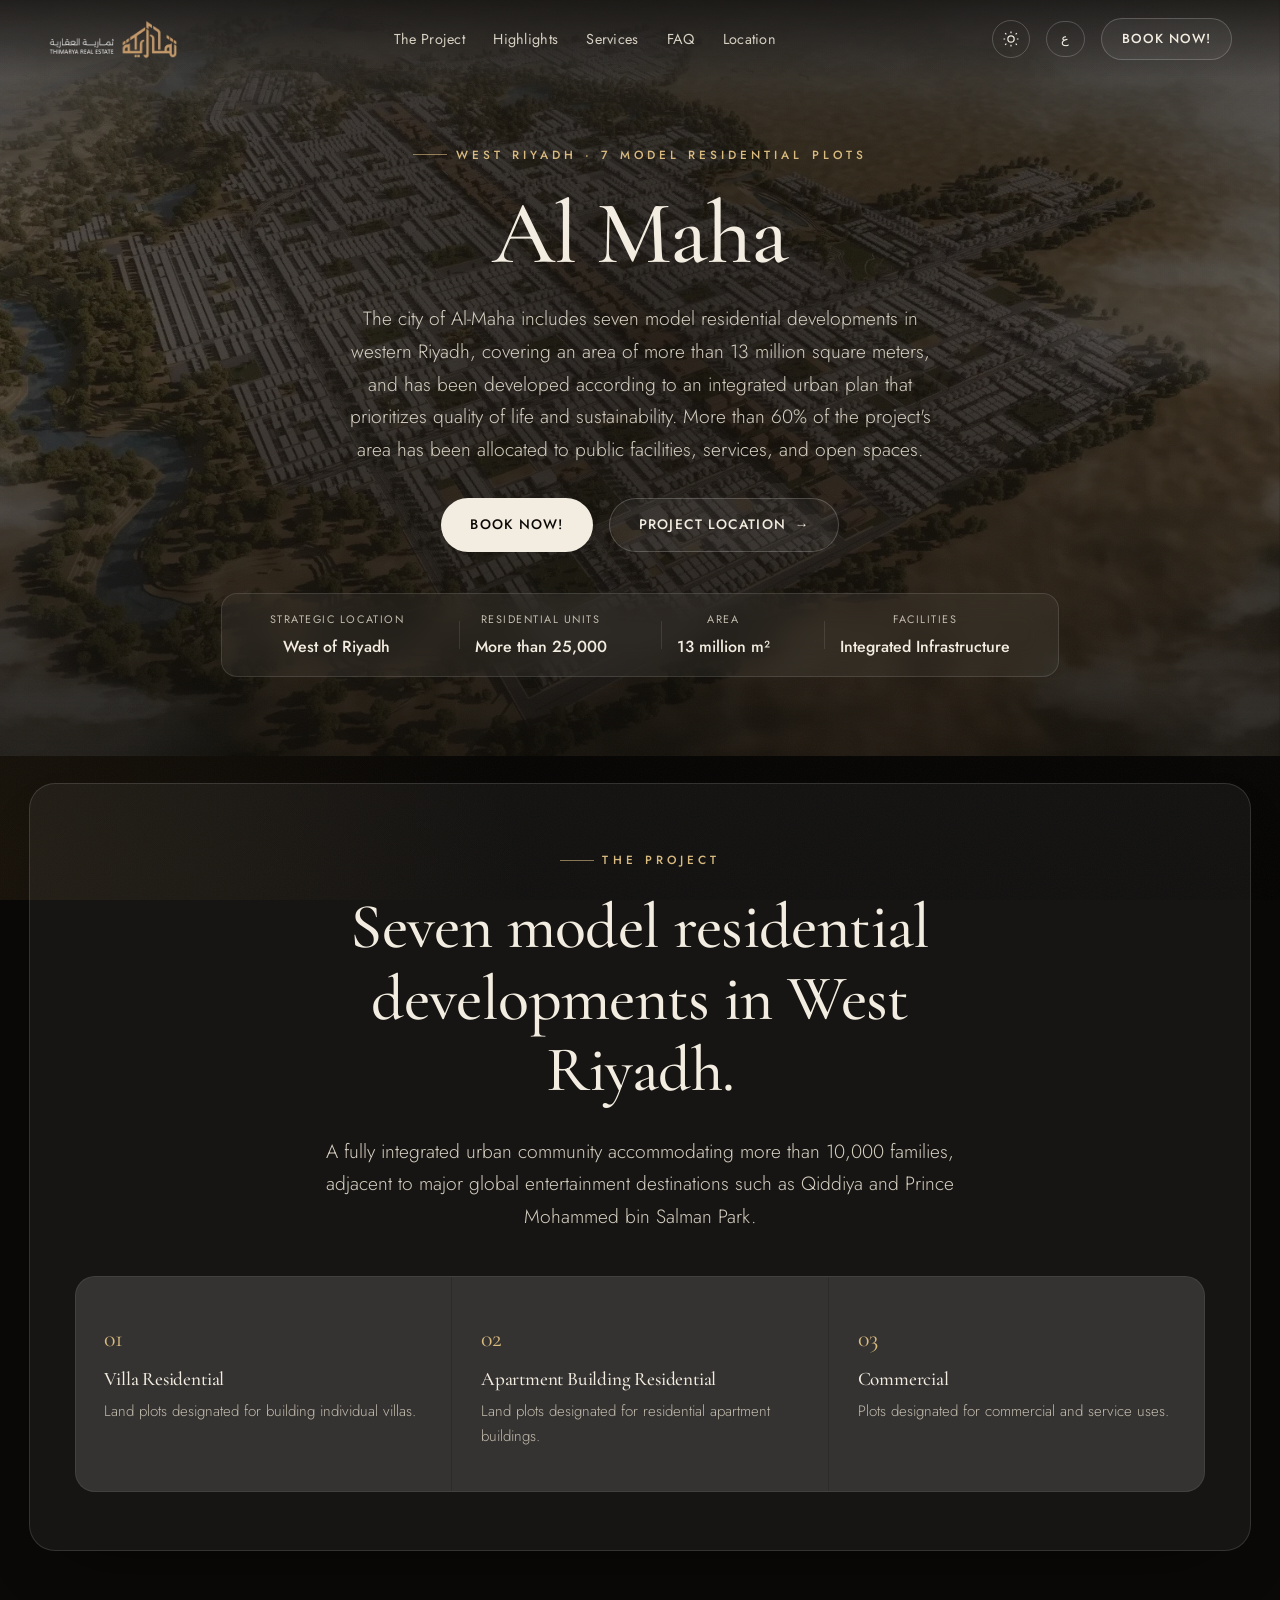
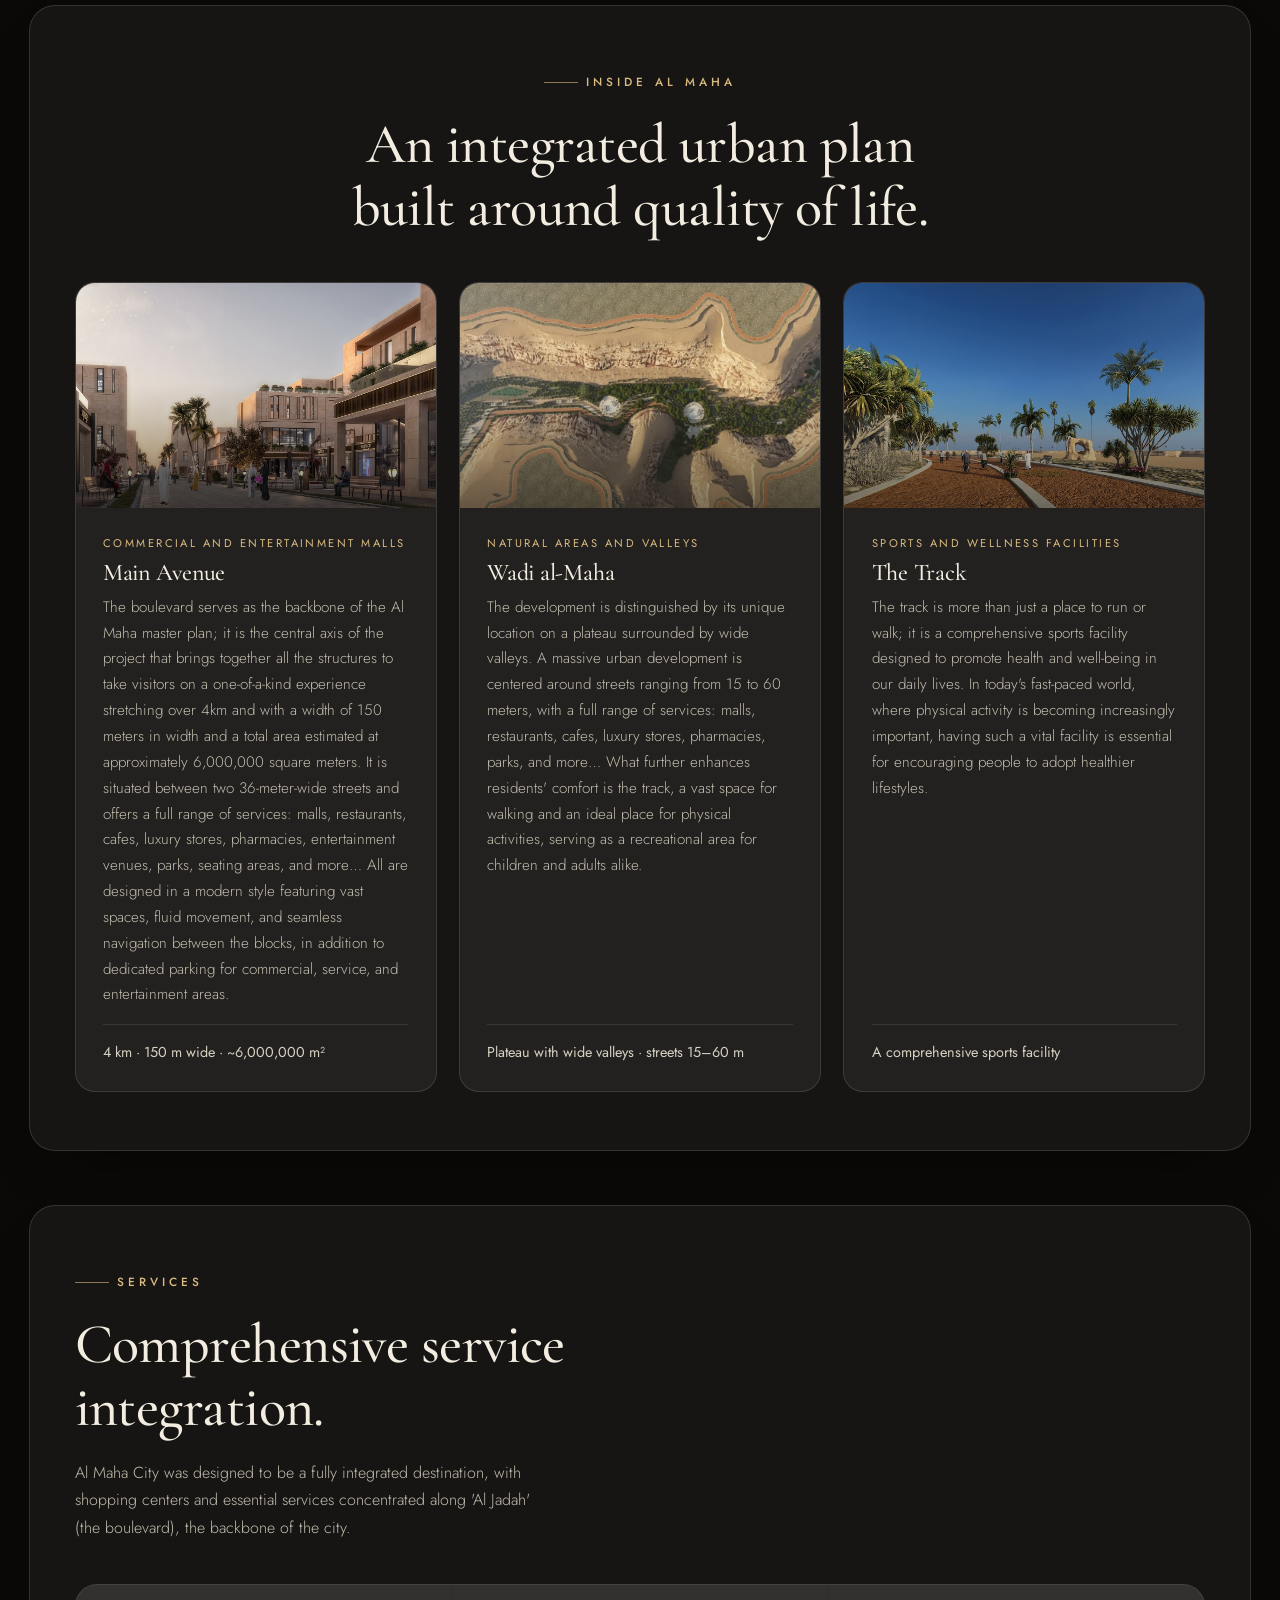
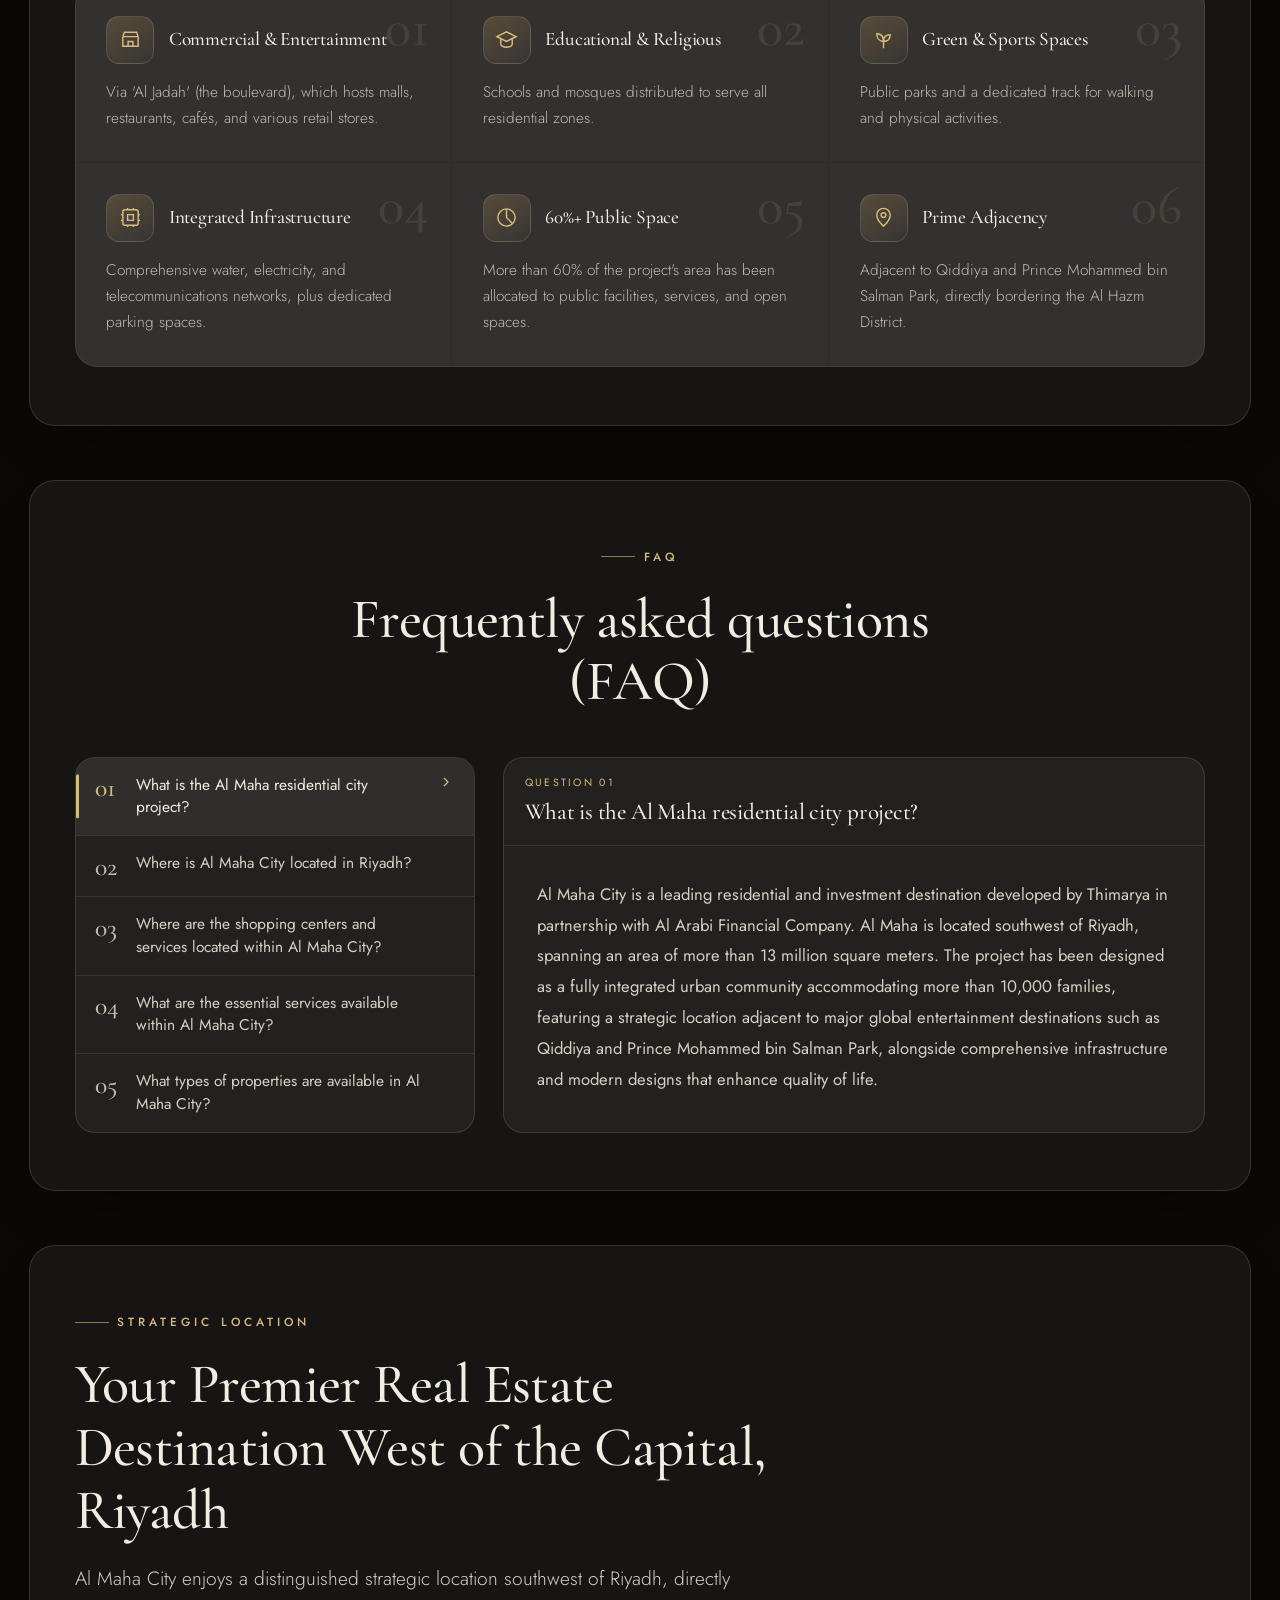
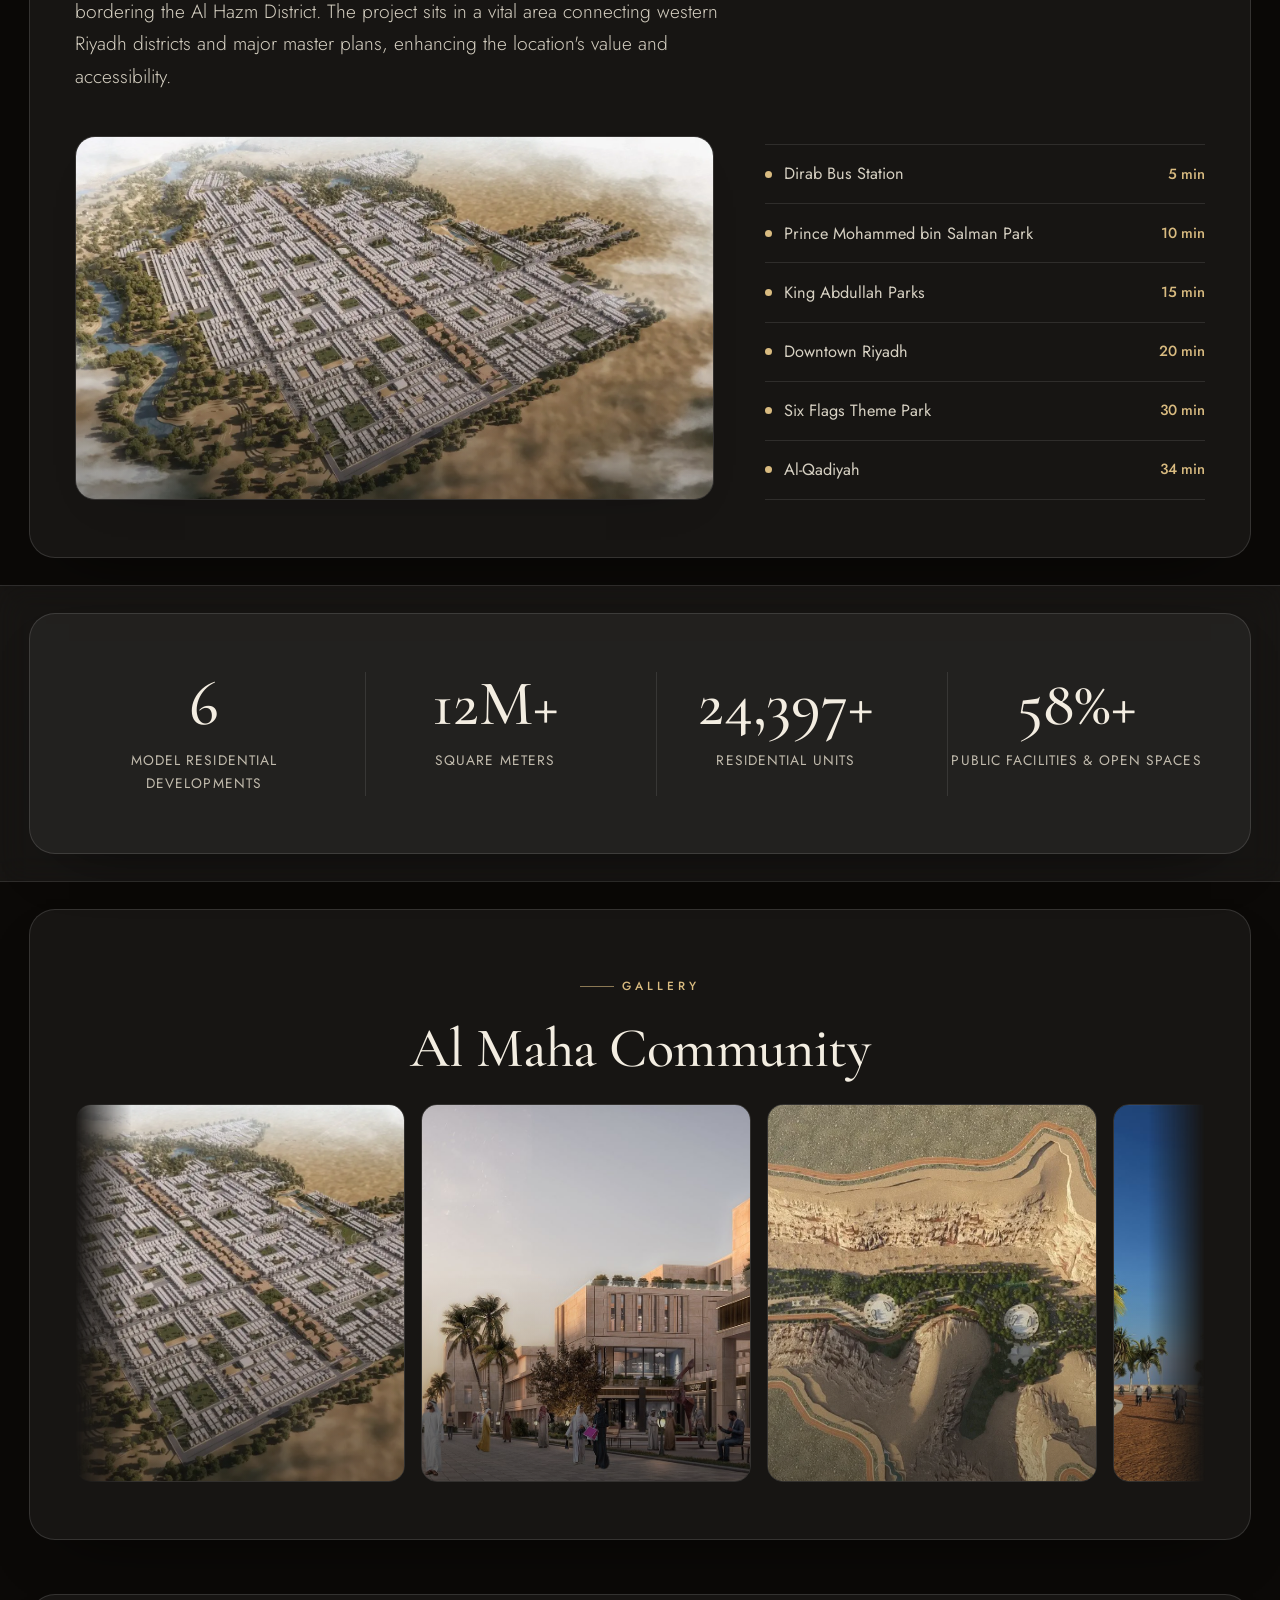
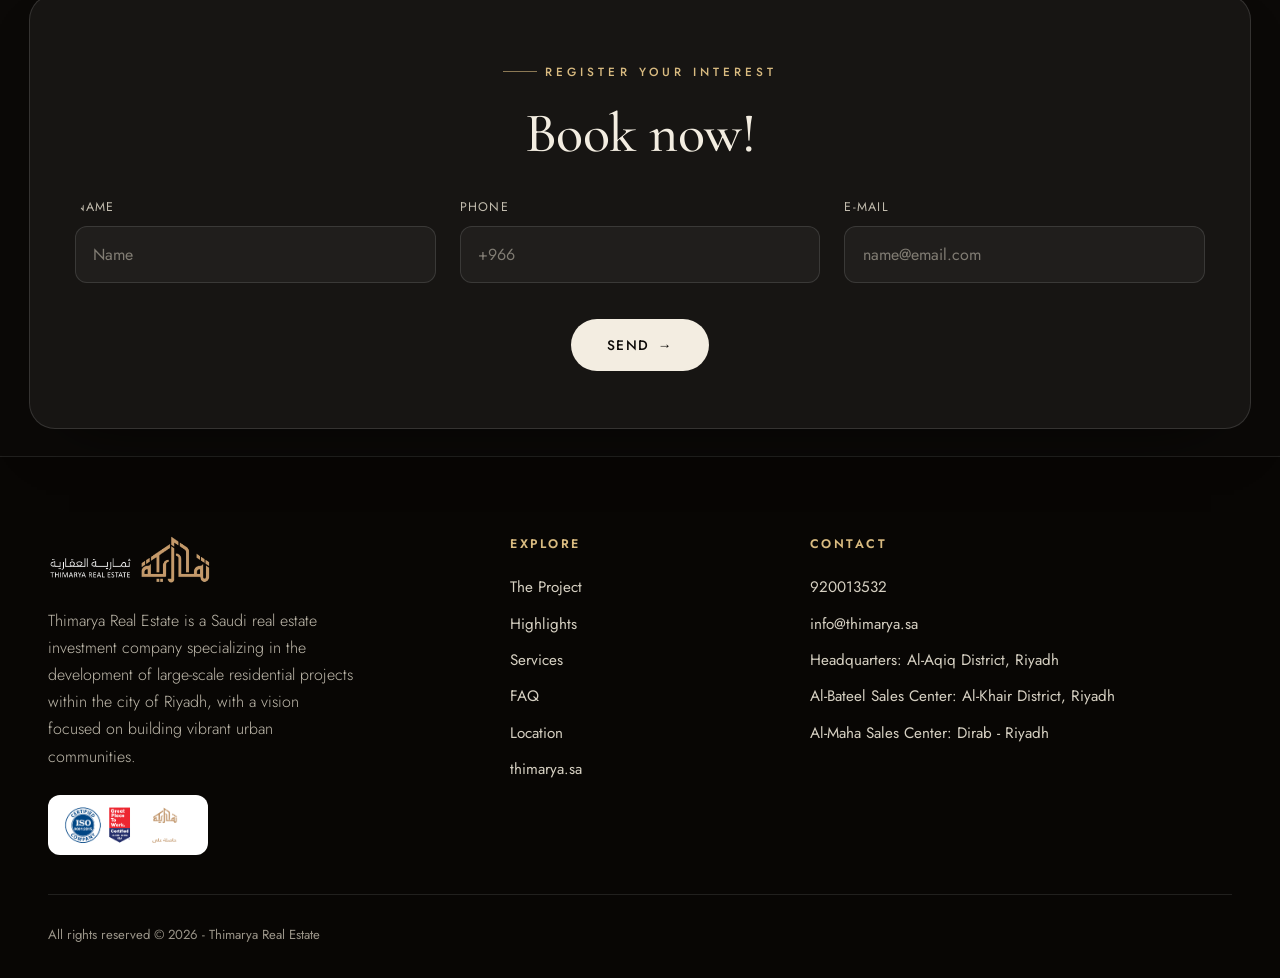
==== index.html @ 6ae1e1d5 "Add Thimarya Al Maha landing page Redesign using the Jadeite v2 design system with existing Thimarya" ====
<!DOCTYPE html>
<html lang="en" dir="ltr" data-theme="dark">
<head>
<meta charset="UTF-8" />
<meta name="viewport" content="width=device-width, initial-scale=1.0" />
<title>Al Maha Community · West Riyadh | Thimarya</title>
<meta name="description" content="Al Maha Community — seven model residential developments in western Riyadh across 13 million m². Developed by Thimarya Real Estate." />
<link rel="icon" href="assets/al-maha.webp" />
<link rel="preconnect" href="https://fonts.googleapis.com" />
<link rel="preconnect" href="https://fonts.gstatic.com" crossorigin />
<link href="https://fonts.googleapis.com/css2?family=Cormorant+Garamond:ital,wght@0,400;0,500;0,600;1,400&family=Jost:wght@300;400;500;600&family=El+Messiri:wght@400;500;600;700&family=Tajawal:wght@300;400;500;700&display=swap" rel="stylesheet" />
<link rel="stylesheet" href="style.css" />
</head>
<body class="lang-en lock">

<!-- ============ LOADER ============ -->
<div id="loader">
  <div class="loader-inner">
    <img src="assets/logo-1.webp" alt="Thimarya" />
    <div class="loader-bar"><i></i></div>
    <div class="loader-tag" data-ar="مجتمع المها" data-en="Al Maha Community">Al Maha Community</div>
  </div>
</div>

<!-- ============ HEADER ============ -->
<header id="header">
  <div class="wrap nav">
    <a href="#top" class="nav-logo"><img src="assets/logo-1.webp" alt="Thimarya" /></a>
    <nav>
      <ul class="nav-links">
        <li><a href="#concept" data-ar="المشروع" data-en="The Project">The Project</a></li>
        <li><a href="#offerings" data-ar="أبرز المعالم" data-en="Highlights">Highlights</a></li>
        <li><a href="#features" data-ar="الخدمات" data-en="Services">Services</a></li>
        <li><a href="#faq" data-ar="الأسئلة الشائعة" data-en="FAQ">FAQ</a></li>
        <li><a href="#location" data-ar="الموقع" data-en="Location">Location</a></li>
      </ul>
    </nav>
    <div class="nav-right">
      <button class="lang-toggle theme-toggle" id="themeBtn" aria-label="Toggle light/dark theme">
        <svg class="ic-sun" viewBox="0 0 24 24" fill="none" stroke="currentColor" stroke-width="1.6"><circle cx="12" cy="12" r="4.2"/><path d="M12 2v2.2M12 19.8V22M4.2 4.2l1.6 1.6M18.2 18.2l1.6 1.6M2 12h2.2M19.8 12H22M4.2 19.8l1.6-1.6M18.2 5.8l1.6-1.6"/></svg>
        <svg class="ic-moon" viewBox="0 0 24 24" fill="none" stroke="currentColor" stroke-width="1.6"><path d="M20 14.5A8 8 0 1 1 9.5 4a6.3 6.3 0 0 0 10.5 10.5z"/></svg>
      </button>
      <button class="lang-toggle" id="langBtn" aria-label="Switch language"><span data-ar="EN" data-en="ع">ع</span></button>
      <a href="#contact" data-open-modal class="btn btn-ghost nav-cta" data-ar="احجز الآن!" data-en="Book now!">Book now!</a>
      <button class="burger" id="burger" aria-label="Menu"><span></span><span></span><span></span></button>
    </div>
  </div>
</header>

<div class="m-menu" id="mMenu">
  <a href="#concept" data-ar="المشروع" data-en="The Project">The Project</a>
  <a href="#offerings" data-ar="أبرز المعالم" data-en="Highlights">Highlights</a>
  <a href="#features" data-ar="الخدمات" data-en="Services">Services</a>
  <a href="#faq" data-ar="الأسئلة الشائعة" data-en="FAQ">FAQ</a>
  <a href="#location" data-ar="الموقع" data-en="Location">Location</a>
  <a href="#contact" data-open-modal class="btn btn-primary" data-ar="احجز الآن!" data-en="Book now!">Book now!</a>
</div>

<main id="top">

<!-- ============ HERO ============ -->
<section class="hero" id="hero">
  <div class="hero-bg"><img src="assets/almaha.webp" alt="Al Maha master plan aerial view" /></div>
  <div class="wrap hero-inner">
    <span class="eyebrow" data-ar="غرب الرياض · سبعة مجتمعات سكنية نموذجية" data-en="West Riyadh · 7 Model Residential Plots">West Riyadh · 7 Model Residential Plots</span>
    <h1 class="display" data-ar="مجتمع المها" data-en="Al Maha">Al Maha</h1>
    <p class="lead" data-ar="تضم مدينة المها سبعة مجتمعات سكنية نموذجية في غرب الرياض، على مساحة تتجاوز 13 مليون م²، وقد طُوّرت وفق مخطط عمراني متكامل يضع جودة الحياة والاستدامة في المقدمة. وخُصّص أكثر من 60% من مساحة المشروع للمرافق العامة والخدمات والمساحات المفتوحة." data-en="The city of Al-Maha includes seven model residential developments in western Riyadh, covering an area of more than 13 million square meters, and has been developed according to an integrated urban plan that prioritizes quality of life and sustainability. More than 60% of the project's area has been allocated to public facilities, services, and open spaces.">The city of Al-Maha includes seven model residential developments in western Riyadh, covering an area of more than 13 million square meters, and has been developed according to an integrated urban plan that prioritizes quality of life and sustainability. More than 60% of the project's area has been allocated to public facilities, services, and open spaces.</p>
    <div class="hero-ctas">
      <a href="#contact" data-open-modal class="btn btn-primary" data-ar="احجز الآن!" data-en="Book now!">Book now!</a>
      <a href="#location" class="btn btn-ghost"><span data-ar="موقع المشروع" data-en="Project Location">Project Location</span> <span class="arr">→</span></a>
    </div>
    <div class="hero-specbar reveal">
      <div class="hsb"><span class="hsb-k" data-ar="الموقع الاستراتيجي" data-en="Strategic Location">Strategic Location</span><span class="hsb-v" data-ar="غرب الرياض" data-en="West of Riyadh">West of Riyadh</span></div>
      <div class="hsb"><span class="hsb-k" data-ar="الوحدات السكنية" data-en="Residential Units">Residential Units</span><span class="hsb-v" data-ar="أكثر من 25,000" data-en="More than 25,000">More than 25,000</span></div>
      <div class="hsb"><span class="hsb-k" data-ar="المساحة" data-en="Area">Area</span><span class="hsb-v" data-ar="13 مليون م²" data-en="13 million m²">13 million m²</span></div>
      <div class="hsb"><span class="hsb-k" data-ar="المرافق" data-en="Facilities">Facilities</span><span class="hsb-v" data-ar="بنية تحتية متكاملة" data-en="Integrated Infrastructure">Integrated Infrastructure</span></div>
    </div>
  </div>
</section>

<!-- ============ CONCEPT ============ -->
<section class="concept" id="concept">
  <div class="wrap">
    <div class="sec-head reveal">
      <span class="eyebrow" data-ar="المشروع" data-en="The Project">The Project</span>
      <h2 class="h2" data-ar="سبعة مجتمعات سكنية نموذجية في غرب الرياض." data-en="Seven model residential developments in West Riyadh.">Seven model residential developments in West Riyadh.</h2>
      <p class="lead" data-ar="مجتمع حضري متكامل يتّسع لأكثر من 10,000 أسرة، بجوار وجهات ترفيهية عالمية كبرى مثل القدية ومتنزه الأمير محمد بن سلمان." data-en="A fully integrated urban community accommodating more than 10,000 families, adjacent to major global entertainment destinations such as Qiddiya and Prince Mohammed bin Salman Park.">A fully integrated urban community accommodating more than 10,000 families, adjacent to major global entertainment destinations such as Qiddiya and Prince Mohammed bin Salman Park.</p>
    </div>
    <div class="concept-motif reveal">
      <div class="cm"><div class="n">01</div><h3 data-ar="سكني — فلل" data-en="Villa Residential">Villa Residential</h3><p data-ar="قطع أراضٍ مخصصة لبناء الفلل الفردية." data-en="Land plots designated for building individual villas.">Land plots designated for building individual villas.</p></div>
      <div class="cm"><div class="n">02</div><h3 data-ar="سكني — عمائر سكنية" data-en="Apartment Building Residential">Apartment Building Residential</h3><p data-ar="قطع أراضٍ مخصصة للعمائر السكنية." data-en="Land plots designated for residential apartment buildings.">Land plots designated for residential apartment buildings.</p></div>
      <div class="cm"><div class="n">03</div><h3 data-ar="تجاري" data-en="Commercial">Commercial</h3><p data-ar="قطع أراضٍ مخصصة للاستخدامات التجارية والخدمية." data-en="Plots designated for commercial and service uses.">Plots designated for commercial and service uses.</p></div>
    </div>
  </div>
</section>

<!-- ============ OFFERINGS ============ -->
<section id="offerings">
  <div class="wrap">
    <div class="sec-head reveal" style="text-align:center;margin-inline:auto">
      <span class="eyebrow" style="justify-content:center" data-ar="داخل المها" data-en="Inside Al Maha">Inside Al Maha</span>
      <h2 class="h2" style="margin:1.3rem auto;max-width:22ch" data-ar="مخطط عمراني متكامل يضع جودة الحياة أولًا." data-en="An integrated urban plan built around quality of life.">An integrated urban plan built around quality of life.</h2>
    </div>
    <div class="offer-grid">
      <article class="offer-card reveal">
        <div class="offer-img"><img src="assets/9-min-1.jpg" alt="Al Maha community — the boulevard" loading="lazy" decoding="async" /></div>
        <div class="offer-body">
          <span class="offer-kicker" data-ar="المراكز التجارية والترفيهية" data-en="Commercial and Entertainment Malls">Commercial and Entertainment Malls</span>
          <h3 data-ar="الجادة الرئيسية" data-en="Main Avenue">Main Avenue</h3>
          <p data-ar="تمثّل الجادة العمود الفقري لمخطط المها؛ فهي المحور المركزي الذي يجمع كل المباني ليأخذ الزائر في تجربة فريدة تمتد على 4 كم بعرض 150 متر وبمساحة إجمالية تقدّر بنحو 6,000,000 م²، بين شارعين بعرض 36 متر. وتوفّر كامل الخدمات: مراكز تسوق ومطاعم ومقاهي ومتاجر فاخرة وصيدليات ومرافق ترفيهية وحدائق ومناطق جلوس وغيرها… بتصميم عصري يتميّز بالمساحات الواسعة وسلاسة الحركة والانتقال بين البلوكات، إضافة إلى مواقف مخصصة للمناطق التجارية والخدمية والترفيهية." data-en="The boulevard serves as the backbone of the Al Maha master plan; it is the central axis of the project that brings together all the structures to take visitors on a one-of-a-kind experience stretching over 4km and with a width of 150 meters in width and a total area estimated at approximately 6,000,000 square meters. It is situated between two 36-meter-wide streets and offers a full range of services: malls, restaurants, cafes, luxury stores, pharmacies, entertainment venues, parks, seating areas, and more… All are designed in a modern style featuring vast spaces, fluid movement, and seamless navigation between the blocks, in addition to dedicated parking for commercial, service, and entertainment areas.">The boulevard serves as the backbone of the Al Maha master plan; it is the central axis of the project that brings together all the structures to take visitors on a one-of-a-kind experience stretching over 4km and with a width of 150 meters in width and a total area estimated at approximately 6,000,000 square meters. It is situated between two 36-meter-wide streets and offers a full range of services: malls, restaurants, cafes, luxury stores, pharmacies, entertainment venues, parks, seating areas, and more… All are designed in a modern style featuring vast spaces, fluid movement, and seamless navigation between the blocks, in addition to dedicated parking for commercial, service, and entertainment areas.</p>
          <div class="offer-meta" data-ar="4 كم · عرض 150 م · نحو 6,000,000 م²" data-en="4 km · 150 m wide · ~6,000,000 m²">4 km · 150 m wide · ~6,000,000 m²</div>
        </div>
      </article>
      <article class="offer-card reveal">
        <div class="offer-img"><img src="assets/6-min-1024x592.webp" alt="Wadi Al Maha" loading="lazy" decoding="async" /></div>
        <div class="offer-body">
          <span class="offer-kicker" data-ar="المناطق الطبيعية والأودية" data-en="Natural Areas and Valleys">Natural Areas and Valleys</span>
          <h3 data-ar="وادي المها" data-en="Wadi al-Maha">Wadi al-Maha</h3>
          <p data-ar="يتميّز المشروع بموقعه الفريد على هضبة تحيط بها أودية واسعة. ويتمحور تطوير عمراني ضخم حول شوارع بعرض يتراوح بين 15 و60 متر، مع كامل الخدمات: مراكز تسوق ومطاعم ومقاهي ومتاجر فاخرة وصيدليات وحدائق وغيرها… ومما يعزّز راحة السكان المضمار، وهو مساحة رحبة للمشي وممارسة الأنشطة البدنية ومتنفّس ترفيهي للأطفال والكبار على حد سواء." data-en="The development is distinguished by its unique location on a plateau surrounded by wide valleys. A massive urban development is centered around streets ranging from 15 to 60 meters, with a full range of services: malls, restaurants, cafes, luxury stores, pharmacies, parks, and more… What further enhances residents' comfort is the track, a vast space for walking and an ideal place for physical activities, serving as a recreational area for children and adults alike.">The development is distinguished by its unique location on a plateau surrounded by wide valleys. A massive urban development is centered around streets ranging from 15 to 60 meters, with a full range of services: malls, restaurants, cafes, luxury stores, pharmacies, parks, and more… What further enhances residents' comfort is the track, a vast space for walking and an ideal place for physical activities, serving as a recreational area for children and adults alike.</p>
          <div class="offer-meta" data-ar="هضبة تحيط بها أودية · شوارع من 15 إلى 60 م" data-en="Plateau with wide valleys · streets 15–60 m">Plateau with wide valleys · streets 15–60 m</div>
        </div>
      </article>
      <article class="offer-card reveal">
        <div class="offer-img"><img src="assets/7-min-1.jpg" alt="The Track" loading="lazy" decoding="async" /></div>
        <div class="offer-body">
          <span class="offer-kicker" data-ar="المرافق الرياضية والصحية" data-en="Sports and Wellness Facilities">Sports and Wellness Facilities</span>
          <h3 data-ar="المضمار" data-en="The Track">The Track</h3>
          <p data-ar="المضمار ليس مجرد مكان للجري أو المشي؛ بل هو منشأة رياضية متكاملة صُمّمت لتعزيز الصحة والعافية في حياتنا اليومية. ففي عالم اليوم سريع الإيقاع، حيث تزداد أهمية النشاط البدني، يُعدّ وجود مثل هذا المرفق الحيوي أمرًا أساسيًا لتشجيع الناس على تبنّي أنماط حياة أكثر صحة." data-en="The track is more than just a place to run or walk; it is a comprehensive sports facility designed to promote health and well-being in our daily lives. In today's fast-paced world, where physical activity is becoming increasingly important, having such a vital facility is essential for encouraging people to adopt healthier lifestyles.">The track is more than just a place to run or walk; it is a comprehensive sports facility designed to promote health and well-being in our daily lives. In today's fast-paced world, where physical activity is becoming increasingly important, having such a vital facility is essential for encouraging people to adopt healthier lifestyles.</p>
          <div class="offer-meta" data-ar="منشأة رياضية متكاملة" data-en="A comprehensive sports facility">A comprehensive sports facility</div>
        </div>
      </article>
    </div>
  </div>
</section>

<!-- ============ FEATURES ============ -->
<section id="features">
  <div class="wrap">
    <div class="sec-head reveal">
      <span class="eyebrow" data-ar="الخدمات" data-en="Services">Services</span>
      <h2 class="h2" data-ar="تكامل الخدمات داخل المها." data-en="Comprehensive service integration.">Comprehensive service integration.</h2>
      <p class="feat2-sub" data-ar="صُمّمت المها لتكون وجهة متكاملة، مع تركّز مراكز التسوق والخدمات الأساسية على امتداد «الجادة» العمود الفقري للمدينة." data-en="Al Maha City was designed to be a fully integrated destination, with shopping centers and essential services concentrated along 'Al Jadah' (the boulevard), the backbone of the city.">Al Maha City was designed to be a fully integrated destination, with shopping centers and essential services concentrated along 'Al Jadah' (the boulevard), the backbone of the city.</p>
    </div>
    <div class="feat-grid2">
      <article class="feat-cell reveal">
        <span class="feat-num">01</span>
        <div class="feat-top"><span class="ic"><svg viewBox="0 0 24 24" fill="none" stroke="currentColor" stroke-width="1.5"><path d="M4 9l1.6-4.5h12.8L20 9M4 9v10h16V9M4 9h16M9.5 19v-5h5v5"/></svg></span><h3 data-ar="مراكز تجارية وترفيهية" data-en="Commercial & Entertainment">Commercial & Entertainment</h3></div>
        <p data-ar="عبر «الجادة»: مراكز تسوق ومطاعم ومقاهي ومتاجر تجزئة متنوعة." data-en="Via 'Al Jadah' (the boulevard), which hosts malls, restaurants, cafés, and various retail stores.">Via 'Al Jadah' (the boulevard), which hosts malls, restaurants, cafés, and various retail stores.</p>
      </article>
      <article class="feat-cell reveal">
        <span class="feat-num">02</span>
        <div class="feat-top"><span class="ic"><svg viewBox="0 0 24 24" fill="none" stroke="currentColor" stroke-width="1.5"><path d="M2 9l10-5 10 5-10 5z"/><path d="M6 11.5V17c0 1.5 3 3 6 3s6-1.5 6-3v-5.5"/></svg></span><h3 data-ar="مرافق تعليمية ودينية" data-en="Educational & Religious">Educational & Religious</h3></div>
        <p data-ar="مدارس ومساجد موزعة لخدمة جميع المناطق السكنية." data-en="Schools and mosques distributed to serve all residential zones.">Schools and mosques distributed to serve all residential zones.</p>
      </article>
      <article class="feat-cell reveal">
        <span class="feat-num">03</span>
        <div class="feat-top"><span class="ic"><svg viewBox="0 0 24 24" fill="none" stroke="currentColor" stroke-width="1.5"><path d="M12 21v-7"/><path d="M12 14c-4 0-7-3-7-8 5 0 7 3 7 8zM12 14c0-4 2-7 7-7 0 5-3 7-7 7z"/></svg></span><h3 data-ar="مساحات خضراء ورياضية" data-en="Green & Sports Spaces">Green & Sports Spaces</h3></div>
        <p data-ar="حدائق عامة ومضمار مخصص للمشي والأنشطة البدنية." data-en="Public parks and a dedicated track for walking and physical activities.">Public parks and a dedicated track for walking and physical activities.</p>
      </article>
      <article class="feat-cell reveal">
        <span class="feat-num">04</span>
        <div class="feat-top"><span class="ic"><svg viewBox="0 0 24 24" fill="none" stroke="currentColor" stroke-width="1.5"><rect x="4" y="4" width="16" height="16" rx="2"/><path d="M9 9h6v6H9z"/><path d="M9 2v2M15 2v2M9 20v2M15 20v2M2 9h2M2 15h2M20 9h2M20 15h2"/></svg></span><h3 data-ar="بنية تحتية متكاملة" data-en="Integrated Infrastructure">Integrated Infrastructure</h3></div>
        <p data-ar="شبكات متكاملة للمياه والكهرباء والاتصالات، إضافة إلى مواقف مخصصة." data-en="Comprehensive water, electricity, and telecommunications networks, plus dedicated parking spaces.">Comprehensive water, electricity, and telecommunications networks, plus dedicated parking spaces.</p>
      </article>
      <article class="feat-cell reveal">
        <span class="feat-num">05</span>
        <div class="feat-top"><span class="ic"><svg viewBox="0 0 24 24" fill="none" stroke="currentColor" stroke-width="1.5"><circle cx="12" cy="12" r="9"/><path d="M12 3v9l6.4 6.4"/></svg></span><h3 data-ar="أكثر من 60% للمرافق العامة" data-en="60%+ Public Space">60%+ Public Space</h3></div>
        <p data-ar="خُصّص أكثر من 60% من مساحة المشروع للمرافق العامة والخدمات والمساحات المفتوحة." data-en="More than 60% of the project's area has been allocated to public facilities, services, and open spaces.">More than 60% of the project's area has been allocated to public facilities, services, and open spaces.</p>
      </article>
      <article class="feat-cell reveal">
        <span class="feat-num">06</span>
        <div class="feat-top"><span class="ic"><svg viewBox="0 0 24 24" fill="none" stroke="currentColor" stroke-width="1.5"><path d="M12 21s7-6.2 7-11.5A7 7 0 005 9.5C5 14.8 12 21 12 21z"/><circle cx="12" cy="9.5" r="2.5"/></svg></span><h3 data-ar="موقع استراتيجي مجاور" data-en="Prime Adjacency">Prime Adjacency</h3></div>
        <p data-ar="بجوار القدية ومتنزه الأمير محمد بن سلمان، وملاصق لحي الحزم." data-en="Adjacent to Qiddiya and Prince Mohammed bin Salman Park, directly bordering the Al Hazm District.">Adjacent to Qiddiya and Prince Mohammed bin Salman Park, directly bordering the Al Hazm District.</p>
      </article>
    </div>
  </div>
</section>

<!-- ============ FAQ (explorer) ============ -->
<section id="faq">
  <div class="wrap">
    <div class="sec-head reveal" style="text-align:center;margin-inline:auto">
      <span class="eyebrow" style="justify-content:center" data-ar="الأسئلة الشائعة" data-en="FAQ">FAQ</span>
      <h2 class="h2" style="margin:1.3rem auto;max-width:22ch" data-ar="الأسئلة الشائعة" data-en="Frequently asked questions (FAQ)">Frequently asked questions (FAQ)</h2>
    </div>
    <div class="fp-explorer reveal">
      <div class="fp-rail" id="faqTabs"></div>
      <div class="fp-stage">
        <div class="fp-stagehead">
          <div class="fp-title">
            <span class="fp-kicker" id="faqKicker">FAQ</span>
            <h3 class="fp-name" id="faqName"></h3>
          </div>
        </div>
        <div class="faq-body" id="faqBody"></div>
      </div>
    </div>
  </div>
</section>

<!-- ============ LOCATION ============ -->
<section id="location">
  <div class="wrap">
    <div class="sec-head reveal">
      <span class="eyebrow" data-ar="الموقع الاستراتيجي" data-en="Strategic Location">Strategic Location</span>
      <h2 class="h2" data-ar="وجهتك العقارية الأولى غرب العاصمة الرياض." data-en="Your Premier Real Estate Destination West of the Capital, Riyadh">Your Premier Real Estate Destination West of the Capital, Riyadh</h2>
      <p class="lead" data-ar="تتمتع مدينة المها بموقع استراتيجي متميّز جنوب غرب الرياض، ملاصقةً لحي الحزم، في منطقة حيوية تربط أحياء غرب الرياض والمخططات الكبرى، ما يعزّز قيمة الموقع وسهولة الوصول إليه." data-en="Al Maha City enjoys a distinguished strategic location southwest of Riyadh, directly bordering the Al Hazm District. The project sits in a vital area connecting western Riyadh districts and major master plans, enhancing the location's value and accessibility.">Al Maha City enjoys a distinguished strategic location southwest of Riyadh, directly bordering the Al Hazm District. The project sits in a vital area connecting western Riyadh districts and major master plans, enhancing the location's value and accessibility.</p>
    </div>
    <div class="loc-grid">
      <div class="loc-map reveal"><img src="assets/almaha.webp" alt="Al Maha master plan — West Riyadh" loading="lazy" decoding="async" /></div>
      <ul class="lm-list reveal">
        <li><span class="lm-name"><span class="dot"></span><span data-ar="محطة حافلات ديراب" data-en="Dirab Bus Station">Dirab Bus Station</span></span><span class="lm-time" data-ar="5 دقائق" data-en="5 min">5 min</span></li>
        <li><span class="lm-name"><span class="dot"></span><span data-ar="متنزه الأمير محمد بن سلمان" data-en="Prince Mohammed bin Salman Park">Prince Mohammed bin Salman Park</span></span><span class="lm-time" data-ar="10 دقائق" data-en="10 min">10 min</span></li>
        <li><span class="lm-name"><span class="dot"></span><span data-ar="متنزهات الملك عبدالله" data-en="King Abdullah Parks">King Abdullah Parks</span></span><span class="lm-time" data-ar="15 دقيقة" data-en="15 min">15 min</span></li>
        <li><span class="lm-name"><span class="dot"></span><span data-ar="وسط مدينة الرياض" data-en="Downtown Riyadh">Downtown Riyadh</span></span><span class="lm-time" data-ar="20 دقيقة" data-en="20 min">20 min</span></li>
        <li><span class="lm-name"><span class="dot"></span><span data-ar="سيكس فلاجز" data-en="Six Flags Theme Park">Six Flags Theme Park</span></span><span class="lm-time" data-ar="30 دقيقة" data-en="30 min">30 min</span></li>
        <li><span class="lm-name"><span class="dot"></span><span data-ar="القدية" data-en="Al-Qadiyah">Al-Qadiyah</span></span><span class="lm-time" data-ar="34 دقيقة" data-en="34 min">34 min</span></li>
      </ul>
    </div>
  </div>
</section>

<!-- ============ STATS ============ -->
<section class="stats" id="stats">
  <div class="wrap">
    <div class="stats-grid">
      <div class="stat reveal"><div class="num" data-count="7">7</div><div class="lab" data-ar="مجتمعات سكنية نموذجية" data-en="Model residential developments">Model residential developments</div></div>
      <div class="stat reveal"><div class="num" data-count="13" data-suffix="M+">13M+</div><div class="lab" data-ar="متر مربع" data-en="Square meters">Square meters</div></div>
      <div class="stat reveal"><div class="num" data-count="25000" data-suffix="+">25,000+</div><div class="lab" data-ar="وحدة سكنية" data-en="Residential units">Residential units</div></div>
      <div class="stat reveal"><div class="num" data-count="60" data-suffix="%+">60%+</div><div class="lab" data-ar="للمرافق العامة والمساحات المفتوحة" data-en="Public facilities & open spaces">Public facilities & open spaces</div></div>
    </div>
  </div>
</section>

<!-- ============ GALLERY ============ -->
<section id="gallery">
  <div class="wrap">
    <div class="sec-head reveal" style="text-align:center;margin-inline:auto;margin-bottom:0">
      <span class="eyebrow" style="justify-content:center" data-ar="المعرض" data-en="Gallery">Gallery</span>
      <h2 class="h2" style="margin:1.3rem auto 0;max-width:22ch" data-ar="مجتمع المها" data-en="Al Maha Community">Al Maha Community</h2>
    </div>
    <div class="gal-slider reveal" id="galSlider">
      <div class="gal-track" id="galTrack"></div>
    </div>
  </div>
</section>

<!-- ============ CONTACT ============ -->
<section id="contact" class="contact">
  <div class="wrap">
    <div class="sec-head contact-aside reveal" style="text-align:center;margin-inline:auto">
      <span class="eyebrow" style="justify-content:center" data-ar="سجّل اهتمامك" data-en="Register Your Interest">Register Your Interest</span>
      <h2 class="h2" style="margin:1.3rem auto;max-width:20ch" data-ar="احجز الآن!" data-en="Book now!">Book now!</h2>
    </div>
    <div class="form-shell reveal">
      <form id="leadForm" novalidate>
        <div class="form-grid">
          <div class="field"><label data-ar="الاسم" data-en="Name">Name</label><input type="text" name="name" required data-ar-ph="الاسم" data-en-ph="Name" placeholder="Name" /></div>
          <div class="field"><label data-ar="رقم الجوال" data-en="Phone">Phone</label><input type="tel" name="phone" required data-ar-ph="+966" data-en-ph="+966" placeholder="+966" /></div>
          <div class="field"><label data-ar="البريد الإلكتروني" data-en="E-mail">E-mail</label><input type="email" name="email" required data-ar-ph="name@email.com" data-en-ph="name@email.com" placeholder="name@email.com" /></div>
        </div>
        <div class="form-foot">
          <button type="submit" class="btn btn-primary"><span data-ar="إرسال" data-en="Send">Send</span> <span class="arr">→</span></button>
        </div>
      </form>
    </div>
  </div>
</section>

</main>

<!-- ============ REGISTER MODAL ============ -->
<div class="modal" id="regModal" aria-hidden="true">
  <div class="modal-overlay" data-close></div>
  <div class="modal-card" role="dialog" aria-modal="true" aria-labelledby="regModalTitle">
    <button class="modal-close" data-close aria-label="Close">&#10005;</button>
    <div class="modal-head">
      <span class="eyebrow" data-ar="سجّل اهتمامك" data-en="Register Your Interest">Register Your Interest</span>
      <h3 id="regModalTitle" data-ar="احجز الآن!" data-en="Book now!">Book now!</h3>
    </div>
    <form id="modalForm" novalidate>
      <div class="form-grid">
        <div class="field"><label data-ar="الاسم" data-en="Name">Name</label><input type="text" name="name" required data-ar-ph="الاسم" data-en-ph="Name" placeholder="Name" /></div>
        <div class="field"><label data-ar="رقم الجوال" data-en="Phone">Phone</label><input type="tel" name="phone" required data-ar-ph="+966" data-en-ph="+966" placeholder="+966" /></div>
        <div class="field"><label data-ar="البريد الإلكتروني" data-en="E-mail">E-mail</label><input type="email" name="email" required data-ar-ph="name@email.com" data-en-ph="name@email.com" placeholder="name@email.com" /></div>
      </div>
      <div class="form-foot">
        <span></span>
        <button type="submit" class="btn btn-primary"><span data-ar="إرسال" data-en="Send">Send</span> <span class="arr">→</span></button>
      </div>
    </form>
  </div>
</div>

<!-- ============ GALLERY LIGHTBOX ============ -->
<div class="lightbox" id="lightbox" aria-hidden="true">
  <button class="lightbox-close" aria-label="Close">&#10005;</button>
  <button class="lb-nav lb-prev" id="lbPrev" aria-label="Previous"><svg viewBox="0 0 24 24" fill="none" stroke="currentColor" stroke-width="1.8"><path d="M15 6l-6 6 6 6"/></svg></button>
  <img id="lightboxImg" src="" alt="" />
  <button class="lb-nav lb-next" id="lbNext" aria-label="Next"><svg viewBox="0 0 24 24" fill="none" stroke="currentColor" stroke-width="1.8"><path d="M9 6l6 6-6 6"/></svg></button>
  <div class="lb-count" id="lbCount"></div>
</div>

<button class="to-top" id="toTop" aria-label="Back to top">
  <svg viewBox="0 0 24 24" fill="none" stroke="currentColor" stroke-width="1.8"><path d="M12 19V5M5 12l7-7 7 7"/></svg>
</button>

<!-- ============ FOOTER ============ -->
<footer>
  <div class="wrap">
    <div class="foot-grid">
      <div class="foot-brand">
        <a href="#top" class="foot-logo"><img src="assets/logo-1.webp" alt="Thimarya" /></a>
        <p data-ar="ثمارية العقارية شركة سعودية للاستثمار العقاري متخصصة في تطوير المشاريع السكنية الكبرى داخل مدينة الرياض، برؤية تركّز على بناء مجتمعات حضرية نابضة بالحياة." data-en="Thimarya Real Estate is a Saudi real estate investment company specializing in the development of large-scale residential projects within the city of Riyadh, with a vision focused on building vibrant urban communities.">Thimarya Real Estate is a Saudi real estate investment company specializing in the development of large-scale residential projects within the city of Riyadh, with a vision focused on building vibrant urban communities.</p>
        <span class="award"><img src="assets/Certified-For-Web.webp" alt="Great Place to Work · ISO 9001:2015" /></span>
      </div>
      <div class="foot-col">
        <h5 data-ar="روابط" data-en="Explore">Explore</h5>
        <ul>
          <li><a href="#concept" data-ar="المشروع" data-en="The Project">The Project</a></li>
          <li><a href="#offerings" data-ar="أبرز المعالم" data-en="Highlights">Highlights</a></li>
          <li><a href="#features" data-ar="الخدمات" data-en="Services">Services</a></li>
          <li><a href="#faq" data-ar="الأسئلة الشائعة" data-en="FAQ">FAQ</a></li>
          <li><a href="#location" data-ar="الموقع" data-en="Location">Location</a></li>
          <li><a href="https://www.thimarya.sa/en/" target="_blank" rel="noopener">thimarya.sa</a></li>
        </ul>
      </div>
      <div class="foot-col">
        <h5 data-ar="تواصل" data-en="Contact">Contact</h5>
        <ul>
          <li><a href="tel:920013532" dir="ltr">920013532</a></li>
          <li><a href="mailto:info@thimarya.sa">info@thimarya.sa</a></li>
          <li data-ar="المقر الرئيسي: حي العقيق، الرياض" data-en="Headquarters: Al-Aqiq District, Riyadh">Headquarters: Al-Aqiq District, Riyadh</li>
          <li data-ar="مركز مبيعات البتيل: حي الخير، الرياض" data-en="Al-Bateel Sales Center: Al-Khair District, Riyadh">Al-Bateel Sales Center: Al-Khair District, Riyadh</li>
          <li data-ar="مركز مبيعات المها: ديراب، الرياض" data-en="Al-Maha Sales Center: Dirab - Riyadh">Al-Maha Sales Center: Dirab - Riyadh</li>
        </ul>
      </div>
    </div>
    <div class="foot-bottom">
      <p data-ar="جميع الحقوق محفوظة © 2026 - ثمارية العقارية" data-en="All rights reserved © 2026 - Thimarya Real Estate">All rights reserved © 2026 - Thimarya Real Estate</p>
    </div>
  </div>
</footer>

<script>
(function(){
  var html=document.documentElement, body=document.body;
  var LANG='en';

  window.addEventListener('load',function(){
    setTimeout(function(){
      document.getElementById('loader').classList.add('done');
      body.classList.remove('lock');
    },1800);
  });

  /* ---------- FAQ ---------- */
  var FAQ=[
   {qEn:'What is the Al Maha residential city project?',qAr:'ما هو مشروع مدينة المها السكنية؟',
    aEn:'<p>Al Maha City is a leading residential and investment destination developed by Thimarya in partnership with Al Arabi Financial Company. Al Maha is located southwest of Riyadh, spanning an area of more than 13 million square meters. The project has been designed as a fully integrated urban community accommodating more than 10,000 families, featuring a strategic location adjacent to major global entertainment destinations such as Qiddiya and Prince Mohammed bin Salman Park, alongside comprehensive infrastructure and modern designs that enhance quality of life.</p>',
    aAr:'<p>مدينة المها وجهة سكنية واستثمارية رائدة تطوّرها ثمارية بالشراكة مع شركة العربي المالية. تقع المها جنوب غرب الرياض على مساحة تتجاوز 13 مليون متر مربع، وقد صُمّمت كمجتمع حضري متكامل يتّسع لأكثر من 10,000 أسرة، بموقع استراتيجي مجاور لوجهات ترفيهية عالمية كبرى مثل القدية ومتنزه الأمير محمد بن سلمان، مع بنية تحتية شاملة وتصاميم عصرية ترتقي بجودة الحياة.</p>'},
   {qEn:'Where is Al Maha City located in Riyadh?',qAr:'أين تقع مدينة المها في الرياض؟',
    aEn:'<p>Al Maha City enjoys a distinguished strategic location southwest of Riyadh, directly bordering the Al Hazm District. The project sits in a vital area connecting western Riyadh districts and major master plans, most notably Al Hazm, enhancing the location\'s value and accessibility.</p>',
    aAr:'<p>تتمتع مدينة المها بموقع استراتيجي متميّز جنوب غرب الرياض، ملاصقةً لحي الحزم. ويقع المشروع في منطقة حيوية تربط أحياء غرب الرياض والمخططات الكبرى، وفي مقدمتها الحزم، ما يعزّز قيمة الموقع وسهولة الوصول إليه.</p>'},
   {qEn:'Where are the shopping centers and services located within Al Maha City?',qAr:'أين تقع مراكز التسوق والخدمات داخل مدينة المها؟',
    aEn:'<p>Al Maha City was designed to be a fully integrated destination, with shopping centers and essential services concentrated along "Al Jadah" (the boulevard), which serves as the backbone of Al Maha City. This vital axis stretches for 4 km and hosts a diverse range of malls, restaurants, cafés, luxury retail stores, and pharmacies, offering a comprehensive shopping and services experience within the project. Al Maha\'s location west of Riyadh, close to the Al Hazm District, also provides easy access to the surrounding area\'s major service and entertainment destinations, ensuring residents enjoy an ideal balance between self-sufficiency within the Al Maha community and convenient mobility across the city.</p>',
    aAr:'<p>صُمّمت مدينة المها لتكون وجهة متكاملة، حيث تتركّز مراكز التسوق والخدمات الأساسية على امتداد «الجادة» التي تمثّل العمود الفقري للمدينة. ويمتد هذا المحور الحيوي 4 كم ويضم مجموعة متنوعة من مراكز التسوق والمطاعم والمقاهي ومتاجر التجزئة الفاخرة والصيدليات، لتجربة تسوق وخدمات شاملة داخل المشروع. كما يتيح موقع المها غرب الرياض، بالقرب من حي الحزم، سهولة الوصول إلى الوجهات الخدمية والترفيهية الكبرى المحيطة، ليحظى السكان بتوازن مثالي بين الاكتفاء الذاتي داخل المجتمع وسهولة التنقل في أنحاء المدينة.</p>'},
   {qEn:'What are the essential services available within Al Maha City?',qAr:'ما هي الخدمات الأساسية المتوفرة داخل مدينة المها؟',
    aEn:'<p>Al Maha City offers comprehensive service integration including:</p><ul><li><span><b>Commercial and entertainment centers:</b> Via "Al Jadah" (the boulevard), which hosts malls, restaurants, cafés, and various retail stores.</span></li><li><span><b>Educational and religious facilities:</b> Schools and mosques distributed to serve all residential zones.</span></li><li><span><b>Green and sports spaces:</b> Public parks and a dedicated track for walking and physical activities.</span></li><li><span><b>Integrated service facilities to the highest standards:</b> Comprehensive water, electricity, and telecommunications networks, plus dedicated parking spaces.</span></li></ul>',
    aAr:'<p>توفّر مدينة المها تكاملًا شاملًا في الخدمات، ويشمل:</p><ul><li><span><b>المراكز التجارية والترفيهية:</b> عبر «الجادة» التي تضم مراكز التسوق والمطاعم والمقاهي ومتاجر التجزئة المتنوعة.</span></li><li><span><b>المرافق التعليمية والدينية:</b> مدارس ومساجد موزعة لخدمة جميع المناطق السكنية.</span></li><li><span><b>المساحات الخضراء والرياضية:</b> حدائق عامة ومضمار مخصص للمشي والأنشطة البدنية.</span></li><li><span><b>مرافق خدمية متكاملة بأعلى المعايير:</b> شبكات شاملة للمياه والكهرباء والاتصالات، إضافة إلى مواقف مخصصة.</span></li></ul>'},
   {qEn:'What types of properties are available in Al Maha City?',qAr:'ما أنواع العقارات المتوفرة في مدينة المها؟',
    aEn:'<p>Al Maha City offers a variety of real estate options designed to meet the aspirations of both investors and homebuyers, including:</p><ul><li><span><b>Villa residential:</b> Land plots designated for building individual villas.</span></li><li><span><b>Apartment building residential:</b> Land plots designated for residential apartment buildings.</span></li><li><span><b>Commercial:</b> Plots designated for commercial and service uses.</span></li></ul>',
    aAr:'<p>توفّر مدينة المها خيارات عقارية متنوعة تلبّي تطلعات المستثمرين والراغبين في السكن، وتشمل:</p><ul><li><span><b>سكني — فلل:</b> قطع أراضٍ مخصصة لبناء الفلل الفردية.</span></li><li><span><b>سكني — عمائر سكنية:</b> قطع أراضٍ مخصصة للعمائر السكنية.</span></li><li><span><b>تجاري:</b> قطع أراضٍ مخصصة للاستخدامات التجارية والخدمية.</span></li></ul>'}
  ];
  var faqTabs=document.getElementById('faqTabs'), faqName=document.getElementById('faqName'),
      faqBody=document.getElementById('faqBody'), faqKicker=document.getElementById('faqKicker');
  var faqIdx=0;
  var ARR='<svg viewBox="0 0 24 24" fill="none" stroke="currentColor" stroke-width="1.8"><path d="M9 6l6 6-6 6"/></svg>';
  function pad(n){return (n<10?'0':'')+n;}
  function renderFaqRail(){
    var h='';
    FAQ.forEach(function(f,i){
      h+='<button class="fp-item'+(i===faqIdx?' active':'')+'" type="button" data-idx="'+i+'">'
       +'<span class="fp-num">'+pad(i+1)+'</span>'
       +'<span class="fp-item-info"><span class="fp-item-k">'+(LANG==='en'?f.qEn:f.qAr)+'</span></span>'
       +'<span class="fp-arr">'+ARR+'</span></button>';
    });
    faqTabs.innerHTML=h;
  }
  function showFaq(swap){
    var f=FAQ[faqIdx];
    faqKicker.textContent=(LANG==='en'?'Question ':'السؤال ')+pad(faqIdx+1);
    faqName.textContent=(LANG==='en'?f.qEn:f.qAr);
    faqBody.innerHTML=(LANG==='en'?f.aEn:f.aAr);
    if(swap){ faqBody.classList.remove('swap'); void faqBody.offsetWidth; faqBody.classList.add('swap'); }
  }
  faqTabs.addEventListener('click',function(e){
    var b=e.target.closest('.fp-item'); if(!b) return;
    faqIdx=parseInt(b.getAttribute('data-idx'),10);
    faqTabs.querySelectorAll('.fp-item').forEach(function(t){t.classList.toggle('active',t===b);});
    showFaq(true);
  });

  /* ---------- LANGUAGE ---------- */
  function applyLang(lang){
    LANG=lang;
    html.lang=lang; html.dir=(lang==='ar')?'rtl':'ltr';
    body.classList.toggle('lang-ar',lang==='ar');
    body.classList.toggle('lang-en',lang==='en');
    document.querySelectorAll('[data-ar]').forEach(function(el){
      var v=el.getAttribute('data-'+lang);
      if(v!==null) el.innerHTML=v;
    });
    document.querySelectorAll('[data-ar-ph]').forEach(function(el){
      var v=el.getAttribute('data-'+lang+'-ph');
      if(v!==null) el.setAttribute('placeholder',v);
    });
    renderFaqRail(); showFaq(false);
    document.title=(lang==='ar')?'مجتمع المها · غرب الرياض | ثمارية':'Al Maha Community · West Riyadh | Thimarya';
    try{localStorage.setItem('thimarya-lang',lang);}catch(e){}
  }
  document.getElementById('langBtn').addEventListener('click',function(){ applyLang(LANG==='ar'?'en':'ar'); });

  /* ---------- THEME ---------- */
  function applyTheme(theme){
    html.setAttribute('data-theme',theme);
    try{localStorage.setItem('thimarya-theme',theme);}catch(e){}
  }
  document.getElementById('themeBtn').addEventListener('click',function(){
    applyTheme(html.getAttribute('data-theme')==='light'?'dark':'light');
  });
  try{var st=localStorage.getItem('thimarya-theme'); if(st==='light') applyTheme('light');}catch(e){}
  var saved=null; try{saved=localStorage.getItem('thimarya-lang');}catch(e){}
  applyLang(saved==='ar'?'ar':'en');

  /* ---------- HEADER SCROLL ---------- */
  var header=document.getElementById('header');
  var onScroll=function(){ header.classList.toggle('scrolled',window.scrollY>40); };
  onScroll(); window.addEventListener('scroll',onScroll,{passive:true});

  /* ---------- MOBILE MENU ---------- */
  var burger=document.getElementById('burger'), mMenu=document.getElementById('mMenu');
  function closeMenu(){burger.classList.remove('open');mMenu.classList.remove('open');body.classList.remove('lock');}
  burger.addEventListener('click',function(){
    var open=burger.classList.toggle('open');
    mMenu.classList.toggle('open',open);
    body.classList.toggle('lock',open);
  });
  mMenu.querySelectorAll('a').forEach(function(a){a.addEventListener('click',closeMenu);});

  /* ---------- COUNT UP + REVEAL ---------- */
  function countUp(scope){
    var nodes = scope.hasAttribute('data-count') ? [scope] : scope.querySelectorAll('[data-count]');
    nodes.forEach(function(n){
      if(n.dataset.done) return; n.dataset.done='1';
      var target=parseInt(n.getAttribute('data-count'),10), t0=null, dur=1500;
      var suf=n.getAttribute('data-suffix')||'';
      function fmt(v){ return v.toLocaleString('en-US'); }
      function step(ts){ if(!t0)t0=ts; var p=Math.min((ts-t0)/dur,1);
        var val=Math.floor((1-Math.pow(1-p,3))*target);
        n.textContent=fmt(val)+suf; if(p<1) requestAnimationFrame(step); else n.textContent=fmt(target)+suf;
      }
      requestAnimationFrame(step);
    });
  }
  var io=new IntersectionObserver(function(entries){
    entries.forEach(function(e){
      if(e.isIntersecting){ e.target.classList.add('in'); io.unobserve(e.target);
        if(e.target.querySelector&&e.target.querySelector('[data-count]')) countUp(e.target);
      }
    });
  },{threshold:.16});
  document.querySelectorAll('.reveal').forEach(function(el,i){
    el.style.transitionDelay=(Math.min(i%4,3)*0.08)+'s';
    io.observe(el);
  });

  /* ---------- FORMS → thank-you.html ---------- */
  function wireForm(form){
    if(!form) return;
    form.addEventListener('submit',function(e){
      e.preventDefault();
      if(!form.checkValidity()){ form.reportValidity(); return; }
      /* TODO: send to backend / CRM before redirecting */
      window.location.href='thank-you.html';
    });
  }
  wireForm(document.getElementById('leadForm'));
  wireForm(document.getElementById('modalForm'));

  /* ---------- MODAL ---------- */
  var regModal=document.getElementById('regModal');
  function openModal(){
    if(mMenu.classList.contains('open')) closeMenu();
    regModal.classList.add('open'); regModal.setAttribute('aria-hidden','false'); body.classList.add('lock');
    var first=regModal.querySelector('input');
    setTimeout(function(){ if(first) first.focus(); },140);
  }
  function closeModal(){ regModal.classList.remove('open'); regModal.setAttribute('aria-hidden','true'); body.classList.remove('lock'); }
  document.querySelectorAll('[data-open-modal]').forEach(function(el){
    el.addEventListener('click',function(e){ e.preventDefault(); openModal(); });
  });
  regModal.querySelectorAll('[data-close]').forEach(function(el){ el.addEventListener('click',closeModal); });

  /* ---------- BACK TO TOP ---------- */
  var toTop=document.getElementById('toTop');
  var onScrollTop=function(){ toTop.classList.toggle('show', window.scrollY>520); };
  onScrollTop(); window.addEventListener('scroll',onScrollTop,{passive:true});
  toTop.addEventListener('click',function(){ window.scrollTo({top:0,behavior:'smooth'}); });

  /* ---------- GALLERY + LIGHTBOX ---------- */
  var GAL=[
    {src:'assets/almaha.webp',alt:'Al Maha master plan'},
    {src:'assets/9-min-1.jpg',alt:'Main Avenue — Al Jadah'},
    {src:'assets/6-min-1024x592.webp',alt:'Wadi al-Maha'},
    {src:'assets/7-min-1.jpg',alt:'The Track'}
  ];
  var galTrack=document.getElementById('galTrack'), gh='';
  for(var r=0;r<2;r++) GAL.forEach(function(g,i){
    gh+='<div class="gal-slide" data-i="'+i+'"><img src="'+g.src+'" alt="'+g.alt+'" loading="lazy" decoding="async" /></div>';
  });
  galTrack.innerHTML=gh;
  var lightbox=document.getElementById('lightbox'), lbImg=document.getElementById('lightboxImg'),
      lbCount=document.getElementById('lbCount'), lbIdx=0;
  function lbShow(i){
    lbIdx=(i+GAL.length)%GAL.length;
    lbImg.src=GAL[lbIdx].src; lbImg.alt=GAL[lbIdx].alt;
    lbCount.textContent=(lbIdx+1)+' / '+GAL.length;
  }
  function lbOpen(i){ lbShow(i); lightbox.classList.add('open'); lightbox.setAttribute('aria-hidden','false'); body.classList.add('lock'); }
  function lbClose(){ lightbox.classList.remove('open'); lightbox.setAttribute('aria-hidden','true'); body.classList.remove('lock'); }
  galTrack.addEventListener('click',function(e){
    var s=e.target.closest('.gal-slide'); if(s) lbOpen(parseInt(s.getAttribute('data-i'),10));
  });
  lightbox.addEventListener('click',function(e){ if(e.target===lightbox||e.target.closest('.lightbox-close')) lbClose(); });
  document.getElementById('lbPrev').addEventListener('click',function(e){ e.stopPropagation(); lbShow(lbIdx-1); });
  document.getElementById('lbNext').addEventListener('click',function(e){ e.stopPropagation(); lbShow(lbIdx+1); });
  document.addEventListener('keydown',function(e){
    if(e.key==='Escape'){ if(lightbox.classList.contains('open')) lbClose(); else if(regModal.classList.contains('open')) closeModal(); }
    if(lightbox.classList.contains('open')){
      if(e.key==='ArrowLeft') lbShow(lbIdx-1);
      if(e.key==='ArrowRight') lbShow(lbIdx+1);
    }
  });
})();
</script>
</body>
</html>
---- style.css ----
:root{
  --green:#1b150d;
  --green-deep:#120e08;
  --green-900:#0c0905;
  --green-800:#241c11;
  --green-700:#6e5428;
  --jade:#b8924f;
  --jade-soft:#d9bb80;
  --silver:#9a9488;
  --silver-2:#c2bcae;
  --bone:#f3ede1;
  --bone-dim:#d6d0c2;
  --ink:#0b0907;
  --glass:rgba(255,255,255,.05);
  --glass-2:rgba(255,255,255,.08);
  --glass-brd:rgba(255,255,255,.12);
  --glass-brd-2:rgba(255,255,255,.2);
  --hair:rgba(255,255,255,.1);
  --ease:cubic-bezier(.22,.61,.36,1);
  --maxw:1280px;
  --font-display:"El Messiri",serif;
  --font-body:"Tajawal",sans-serif;
  /* themeable surfaces (dark defaults) */
  --page-base:#0b0907;
  --page-bg:
    radial-gradient(1100px 820px at 82% -12%, rgba(184,146,79,.20), transparent 60%),
    radial-gradient(950px 900px at -5% 102%, rgba(110,84,40,.20), transparent 62%),
    linear-gradient(180deg,#0d0b08,#0a0806 55%,#060504);
  --btn-fill:#f3ede1; --btn-ink:#0b0907; --btn-fill-h:#ffffff; --btn-glow:rgba(255,255,255,.4);
  --footer-bg:rgba(8,6,4,.6);
  --input-bg:rgba(255,255,255,.04); --input-bg-focus:rgba(255,255,255,.07);
  --select-bg:#100d09;
  --cm-bg:rgba(255,255,255,.03);
  --modal-bg:linear-gradient(160deg,#211a10,#0b0907);
  --totop-bg:rgba(14,11,8,.82);
  --cell-bg:rgba(255,255,255,.022); --cell-bg-h:rgba(255,255,255,.06);
  --card-bg:rgba(255,255,255,.05); --card-brd:rgba(255,255,255,.13); --card-shadow:0 28px 64px -40px rgba(0,0,0,.8);
  --grain:.035;
}
/* ---- LIGHT THEME (cream + deep emerald) ---- */
[data-theme="light"]{
  --bone:#2a2013;
  --bone-dim:#5a4b36;
  --silver:#7d705d;
  --silver-2:#6b5d48;
  --jade:#8a6a2f;
  --jade-soft:#8a6a2f;
  --glass:rgba(255,255,255,.55);
  --glass-2:rgba(255,255,255,.78);
  --glass-brd:rgba(60,42,18,.12);
  --glass-brd-2:rgba(60,42,18,.22);
  --hair:rgba(60,42,18,.1);
  --page-base:#f3ede2;
  --page-bg:#f3ede2;
  --btn-fill:#1f1810; --btn-ink:#f6f1e6; --btn-fill-h:#33281a; --btn-glow:rgba(31,24,16,.32);
  --footer-bg:rgba(60,42,18,.05);
  --input-bg:rgba(60,42,18,.045); --input-bg-focus:rgba(60,42,18,.075);
  --select-bg:#f3ede2;
  --cm-bg:rgba(255,255,255,.5);
  --modal-bg:linear-gradient(160deg,#f8f4ea,#efe8d9);
  --totop-bg:rgba(255,255,255,.82);
  --cell-bg:rgba(255,255,255,.5); --cell-bg-h:rgba(255,255,255,.85);
  --card-bg:rgba(255,255,255,.6); --card-brd:rgba(60,42,18,.1); --card-shadow:0 20px 50px -38px rgba(60,45,25,.28);
  --grain:.02;
}
/* keep nav, hero, mobile menu, loader & stats-band dark in BOTH themes */
header, .hero, .m-menu, #loader, footer{
  --bone:#f3ede1; --bone-dim:#d6d0c2; --silver:#9a9488; --silver-2:#c2bcae;
  --jade:#b8924f; --jade-soft:#d9bb80;
  --glass:rgba(255,255,255,.05); --glass-2:rgba(255,255,255,.08);
  --glass-brd:rgba(255,255,255,.12); --glass-brd-2:rgba(255,255,255,.2);
  --hair:rgba(255,255,255,.1);
}
.lang-en{
  --font-display:"Cormorant Garamond",serif;
  --font-body:"Jost",sans-serif;
}
/* light mode: no decorative glows */
[data-theme="light"] .form-shell::before,
[data-theme="light"] .modal-card::before{display:none}
*{margin:0;padding:0;box-sizing:border-box}
html{scroll-behavior:smooth}
body{
  font-family:var(--font-body);
  background:var(--page-base);
  color:var(--bone);
  overflow-x:hidden;
  line-height:1.7;
  -webkit-font-smoothing:antialiased;
  text-rendering:optimizeLegibility;
  transition:background-color .5s var(--ease),color .5s var(--ease);
}
body.lock{overflow:hidden;height:100vh}
img{display:block;max-width:100%}
a{color:inherit;text-decoration:none}
button{font-family:inherit;cursor:pointer}
::selection{background:var(--jade);color:#fff}

/* deep ambient background */
body::before{
  content:"";position:fixed;inset:0;z-index:-2;
  background:var(--page-bg);
  transition:background .5s var(--ease);
}
/* subtle grain */
body::after{
  content:"";position:fixed;inset:0;z-index:-1;pointer-events:none;opacity:var(--grain);
  background-image:url("data:image/svg+xml,%3Csvg xmlns='http://www.w3.org/2000/svg' width='160' height='160'%3E%3Cfilter id='n'%3E%3CfeTurbulence type='fractalNoise' baseFrequency='.85' numOctaves='2'/%3E%3C/filter%3E%3Crect width='100%25' height='100%25' filter='url(%23n)'/%3E%3C/svg%3E");
}

/* ============ TYPE HELPERS ============ */
.eyebrow{
  font-family:var(--font-body);
  font-size:.74rem;font-weight:500;letter-spacing:.34em;text-transform:uppercase;
  color:var(--jade-soft);display:inline-flex;align-items:center;gap:.7em;
}
.lang-ar .eyebrow{letter-spacing:.18em;font-size:.85rem}
.eyebrow::before{content:"";width:34px;height:1px;background:var(--jade-soft);opacity:.6}
h1,h2,h3{font-family:var(--font-display);font-weight:500;line-height:1.12;letter-spacing:-.01em}
.lang-ar h1,.lang-ar h2,.lang-ar h3{font-weight:600;line-height:1.28;letter-spacing:0}
.display{font-size:clamp(2.5rem,4.6vw,4.1rem);line-height:1.07}
.lang-ar .display{font-size:clamp(2.1rem,3.7vw,3.35rem);line-height:1.18}
.h2{font-size:clamp(2rem,4.4vw,3.5rem)}
.lead{font-size:clamp(1.05rem,1.5vw,1.28rem);color:var(--bone-dim);font-weight:300;max-width:60ch}
.lang-ar .lead{font-weight:400}
.muted{color:var(--silver-2)}

/* ============ LAYOUT ============ */
.wrap{max-width:var(--maxw);margin-inline:auto;padding-inline:clamp(1.2rem,4vw,3rem)}
section{position:relative;padding-block:clamp(1.5rem,3vh,2.6rem);padding-inline:clamp(.8rem,3vw,1.8rem)}

/* ---- section cards (distinct content blocks) ---- */
main > section:not(#hero) > .wrap{
  max-width:1240px;margin-inline:auto;
  padding:clamp(2.2rem,4.5vw,3.6rem) clamp(1.4rem,3.5vw,3rem);
  background:var(--card-bg);border:1px solid var(--card-brd);border-radius:26px;
  box-shadow:var(--card-shadow);transition:background .5s var(--ease),border-color .5s var(--ease)}
/* stats: drop full-width band, become a card like the rest */
.stats{background:none;border-block:0}
/* contact: let the section card be the container; strip the inner form-shell chrome */
.contact .form-shell{background:none;border:0;box-shadow:none;padding:0;backdrop-filter:none;-webkit-backdrop-filter:none}
.contact .form-shell::before{display:none}
.btn{
  display:inline-flex;align-items:center;gap:.65em;
  padding:1.05em 2.1em;border-radius:100px;font-size:.86rem;font-weight:500;
  letter-spacing:.08em;text-transform:uppercase;border:1px solid transparent;
  transition:.45s var(--ease);white-space:nowrap;
}
.lang-ar .btn{letter-spacing:0;text-transform:none;font-size:.98rem}
.btn-primary{background:var(--btn-fill);color:var(--btn-ink)}
.btn-primary:hover{background:var(--btn-fill-h);transform:translateY(-2px);box-shadow:0 18px 40px -18px var(--btn-glow)}
.btn-ghost{border-color:var(--glass-brd-2);color:var(--bone);background:var(--glass)}
.btn-ghost:hover{border-color:var(--bone);background:var(--glass-2)}
.btn .arr{transition:transform .45s var(--ease)}
[dir=rtl] .btn .arr{transform:scaleX(-1)}
.btn:hover .arr{transform:translateX(4px)}
[dir=rtl] .btn:hover .arr{transform:scaleX(-1) translateX(4px)}

/* ============ LOADER ============ */
#loader{
  position:fixed;inset:0;z-index:1000;display:grid;place-items:center;
  background:var(--green);
  transition:opacity 1s var(--ease),visibility 1s var(--ease);
}
#loader.done{opacity:0;visibility:hidden}
.loader-inner{position:relative;text-align:center;display:flex;flex-direction:column;align-items:center;gap:1.8rem}
.loader-inner img{width:min(260px,56vw);opacity:0;transform:translateY(14px);animation:lin 1.1s var(--ease) .15s forwards}
@keyframes lin{to{opacity:1;transform:none}}
.loader-bar{width:min(220px,48vw);height:1px;background:rgba(255,255,255,.18);overflow:hidden}
.loader-bar i{display:block;height:100%;width:0;background:var(--bone);animation:lbar 1.7s var(--ease) .3s forwards}
@keyframes lbar{to{width:100%}}
.loader-tag{font-size:.7rem;letter-spacing:.4em;text-transform:uppercase;color:var(--jade-soft);opacity:0;animation:lin 1s ease .6s forwards}
.lang-ar .loader-tag{letter-spacing:.2em}

/* ============ NAV ============ */
header{position:fixed;top:0;inset-inline:0;z-index:90;transition:.5s var(--ease);
  background:linear-gradient(180deg,rgba(8,6,4,.6),rgba(8,6,4,0))}
header.scrolled{background:rgba(10,8,6,.92);backdrop-filter:blur(20px) saturate(140%);-webkit-backdrop-filter:blur(20px) saturate(140%);border-bottom:1px solid var(--hair)}
.nav{display:flex;align-items:center;justify-content:space-between;gap:1.5rem;padding-block:1.1rem}
header.scrolled .nav{padding-block:.7rem}
.nav-logo img{height:42px;width:auto;transition:.4s var(--ease)}
header.scrolled .nav-logo img{height:36px}
.nav-links{display:flex;align-items:center;gap:clamp(1rem,2.2vw,2.4rem);list-style:none}
.nav-links a{font-size:.9rem;color:var(--bone-dim);letter-spacing:.02em;position:relative;padding-block:.4rem;transition:.3s}
.nav-links a::after{content:"";position:absolute;inset-inline-start:0;bottom:0;width:0;height:1px;background:var(--jade-soft);transition:width .4s var(--ease)}
.nav-links a:hover{color:var(--bone)}
.nav-links a:hover::after{width:100%}
.nav-right{display:flex;align-items:center;gap:1rem}
.lang-toggle{
  display:inline-flex;align-items:center;gap:.4em;background:transparent;border:1px solid var(--glass-brd-2);
  color:var(--bone);border-radius:100px;padding:.55em 1.1em;font-size:.82rem;font-weight:500;letter-spacing:.06em;transition:.4s var(--ease)
}
.lang-toggle:hover{border-color:var(--bone);background:var(--glass)}
.theme-toggle{padding:.5em;width:38px;height:38px;justify-content:center}
.theme-toggle svg{width:18px;height:18px}
[data-theme="dark"] .theme-toggle .ic-moon{display:none}
[data-theme="light"] .theme-toggle .ic-sun{display:none}
.nav-cta{padding:.7em 1.5em;font-size:.82rem}
.burger{display:none;flex-direction:column;gap:5px;background:none;border:0;padding:.4rem}
.burger span{width:24px;height:2px;background:var(--bone);transition:.35s var(--ease)}
.burger.open span:nth-child(1){transform:translateY(7px) rotate(45deg)}
.burger.open span:nth-child(2){opacity:0}
.burger.open span:nth-child(3){transform:translateY(-7px) rotate(-45deg)}

/* mobile menu */
.m-menu{position:fixed;inset:0;z-index:80;background:rgba(10,8,6,.97);backdrop-filter:blur(20px);
  display:flex;flex-direction:column;justify-content:center;align-items:center;gap:1.8rem;
  opacity:0;visibility:hidden;transition:.5s var(--ease)}
.m-menu.open{opacity:1;visibility:visible}
.m-menu a:not(.btn){font-family:var(--font-display);font-size:1.8rem;color:var(--bone)}
.m-menu .btn{margin-top:1rem}

/* ============ HERO ============ */
.hero{min-height:84svh;display:flex;flex-direction:column;align-items:center;justify-content:center;
  text-align:center;padding:7.5rem 0 clamp(3rem,6vh,4.5rem);overflow:hidden;color:var(--bone)}
.hero h1{color:var(--bone)}
.hero-bg{position:absolute;inset:0;z-index:-1}
.hero-bg img{width:100%;height:100%;object-fit:cover;object-position:center;animation:kb 22s ease-out forwards}
@keyframes kb{from{transform:scale(1.12)}to{transform:scale(1)}}
.hero-bg::after{content:"";position:absolute;inset:0;
  background:
   linear-gradient(180deg,rgba(14,11,7,.72) 0%,rgba(14,11,7,.5) 42%,rgba(14,11,7,.86) 100%),
   radial-gradient(78% 72% at 50% 44%,rgba(18,14,9,.72),rgba(18,14,9,.12) 82%)}
.hero-inner{display:flex;flex-direction:column;align-items:center;width:100%}
.hero .eyebrow{justify-content:center}
.hero h1{margin:1.3rem 0 1.3rem;text-wrap:balance}
.hero .lead{margin:0 auto 2rem;max-width:54ch}
.hero-ctas{display:flex;gap:1rem;flex-wrap:wrap;justify-content:center}
/* centered spec bar */
.hero-specbar{display:flex;align-items:center;justify-content:center;flex-wrap:wrap;
  gap:.4rem clamp(1.2rem,3vw,2.6rem);margin-top:2.6rem;padding:1rem clamp(1.2rem,3vw,2rem);
  border:1px solid var(--glass-brd);border-radius:16px;background:var(--glass);
  backdrop-filter:blur(16px);-webkit-backdrop-filter:blur(16px)}
.hsb{display:flex;flex-direction:column;gap:.25rem;position:relative;padding-inline:clamp(.4rem,1.5vw,1rem)}
.hsb+.hsb::before{content:"";position:absolute;inset-inline-start:0;top:50%;transform:translateY(-50%);width:1px;height:28px;background:var(--hair)}
.hsb-k{font-size:.68rem;letter-spacing:.14em;text-transform:uppercase;color:var(--silver-2)}
.lang-ar .hsb-k{letter-spacing:0;font-size:.8rem;text-transform:none}
.hsb-v{font-size:1rem;font-weight:500;color:var(--bone)}
.scroll-cue{position:absolute;inset-inline-start:50%;bottom:1.6rem;transform:translateX(-50%);
  display:flex;flex-direction:column;align-items:center;gap:.6rem;font-size:.66rem;letter-spacing:.3em;
  text-transform:uppercase;color:var(--silver-2);opacity:.8}
.scroll-cue i{width:1px;height:46px;background:linear-gradient(var(--jade-soft),transparent);animation:cue 2.2s ease-in-out infinite}
@keyframes cue{0%,100%{transform:scaleY(.4);transform-origin:top;opacity:.4}50%{transform:scaleY(1);opacity:1}}

/* spec card */
.spec{
  background:var(--glass);backdrop-filter:blur(22px) saturate(140%);-webkit-backdrop-filter:blur(22px) saturate(140%);
  border:1px solid var(--glass-brd);border-radius:22px;padding:1.9rem;
  box-shadow:0 30px 70px -40px rgba(0,0,0,.8)}
.spec h4{font-family:var(--font-body);font-size:.72rem;letter-spacing:.26em;text-transform:uppercase;color:var(--jade-soft);margin-bottom:1.4rem;font-weight:500}
.lang-ar .spec h4{letter-spacing:.12em}
.spec-row{display:flex;align-items:flex-start;gap:1rem;padding-block:1rem;border-top:1px solid var(--hair)}
.spec-row:first-of-type{border-top:0;padding-top:0}
.spec-ic{flex:0 0 auto;width:38px;height:38px;border-radius:10px;background:var(--glass-2);border:1px solid var(--glass-brd);
  display:grid;place-items:center;color:var(--jade-soft)}
.spec-ic svg{width:18px;height:18px}
.spec-row .k{font-size:.72rem;letter-spacing:.14em;text-transform:uppercase;color:var(--silver-2);margin-bottom:.15rem}
.lang-ar .spec-row .k{letter-spacing:0;font-size:.82rem}
.spec-row .v{font-size:1.02rem;color:var(--bone);font-weight:500;line-height:1.4}

/* ============ section heading block ============ */
.sec-head{max-width:72ch;margin-bottom:clamp(1.8rem,3.4vw,2.8rem)}
.sec-head .h2{margin:1.3rem 0 1.3rem}

/* ============ CONCEPT ============ */
.concept{text-align:center}
.concept .sec-head{margin-inline:auto;text-align:center}
.concept .eyebrow{justify-content:center}
.concept .h2{font-size:clamp(2.2rem,5vw,4rem);max-width:18ch;margin-inline:auto}
.concept .lead{margin-inline:auto;text-align:center;margin-top:1.8rem}
.concept-motif{margin-top:2.6rem;display:grid;grid-template-columns:repeat(3,1fr);gap:1px;background:var(--hair);
  border:1px solid var(--hair);border-radius:20px;overflow:hidden}
.cm{padding:2.6rem 1.8rem;background:var(--cm-bg)}
.cm .n{font-family:var(--font-display);font-size:1.5rem;color:var(--jade-soft);margin-bottom:.6rem}
.cm h3{font-size:1.2rem;margin-bottom:.5rem}
.cm p{font-size:.94rem;color:var(--silver-2);font-weight:300}
.lang-ar .cm p{font-weight:400}

/* ============ FEATURES (premium hairline matrix) ============ */
.feat2-sub{margin-top:1rem;max-width:52ch;color:var(--silver-2);font-weight:300}
.lang-ar .feat2-sub{font-weight:400}
.feat-grid2{display:grid;grid-template-columns:repeat(3,1fr);gap:1px;background:var(--hair);
  border:1px solid var(--hair);border-radius:22px;overflow:hidden;margin-top:clamp(1.8rem,3.4vw,2.6rem)}
.feat-cell{position:relative;background:var(--cell-bg);padding:clamp(1.9rem,2.4vw,2.7rem);
  overflow:hidden;transition:background .5s var(--ease)}
.feat-cell::before{content:"";position:absolute;inset:0;
  background:radial-gradient(130% 110% at 100% 0,rgba(196,154,84,.16),transparent 55%);
  opacity:0;transition:opacity .5s var(--ease)}
.feat-cell:hover{background:var(--cell-bg-h)}
.feat-cell:hover::before{opacity:1}
.feat-num{position:absolute;inset-inline-end:1.4rem;top:1rem;font-family:var(--font-display);font-weight:500;
  font-size:3.4rem;line-height:1;color:var(--jade-soft);opacity:.12;transition:opacity .5s var(--ease);pointer-events:none}
.feat-cell:hover .feat-num{opacity:.32}
.feat-top{display:flex;align-items:center;gap:.9rem;margin-bottom:.95rem;position:relative}
.feat-cell .ic{flex:0 0 auto;width:48px;height:48px;border-radius:13px;display:grid;place-items:center;
  color:var(--jade-soft);background:linear-gradient(150deg,rgba(196,154,84,.26),rgba(255,255,255,.02));
  border:1px solid var(--glass-brd);transition:transform .5s var(--ease)}
.feat-cell:hover .ic{transform:translateY(-3px)}
.feat-cell .ic svg{width:23px;height:23px}
.feat-cell h3{font-size:1.2rem;line-height:1.3;position:relative}
.feat-cell p{color:var(--silver-2);font-size:.95rem;font-weight:300;position:relative;margin-top:.15rem}
.lang-ar .feat-cell p{font-weight:400}

/* ============ EXPERIENCE (split) ============ */
.split{display:grid;grid-template-columns:1fr 1fr;gap:clamp(2rem,5vw,4.5rem);align-items:center}
.split-media{position:relative;border-radius:24px;overflow:hidden;aspect-ratio:4/5;
  border:1px solid var(--glass-brd);box-shadow:0 18px 48px -36px rgba(0,0,0,.4)}
.split-media img{width:100%;height:100%;object-fit:cover;transition:transform 1.4s var(--ease)}
.split-media:hover img{transform:scale(1.05)}
.split-media::after{content:"";position:absolute;inset:0;background:linear-gradient(120deg,transparent 40%,rgba(20,15,9,.35))}
.exp-stats-band{position:relative;margin-top:clamp(2rem,4vw,3.2rem);border-radius:24px;overflow:hidden;
  border:1px solid var(--glass-brd);box-shadow:0 18px 48px -36px rgba(0,0,0,.45)}
.exp-stats-band::before{content:"";position:absolute;inset:0;z-index:0;background:url("assets/interior.jpg") center/cover;transform:scale(1.02)}
.exp-stats-band::after{content:"";position:absolute;inset:0;z-index:1;
  background:linear-gradient(115deg,rgba(14,11,7,.94),rgba(18,14,9,.86))}
.exp-stats{position:relative;z-index:2;display:grid;grid-template-columns:repeat(3,1fr);gap:1.1rem;padding:clamp(1.5rem,3vw,2.4rem)}
.es{background:rgba(255,255,255,.13);backdrop-filter:blur(14px);-webkit-backdrop-filter:blur(14px);
  border:1px solid rgba(255,255,255,.26);border-radius:16px;padding:1.7rem 1.3rem;text-align:center;
  box-shadow:0 14px 40px -30px rgba(0,0,0,.6);transition:.4s var(--ease)}
.es:hover{background:rgba(255,255,255,.16);border-color:var(--jade-soft);transform:translateY(-4px)}
.es .num{font-family:var(--font-display);font-size:clamp(2.3rem,3.5vw,3rem);color:var(--bone);line-height:1;font-weight:500}
.es .lab{font-size:.88rem;color:var(--bone-dim);margin-top:.55rem;letter-spacing:.03em}
.lang-ar .es .lab{font-size:.95rem}

#experience .split-media{aspect-ratio:4/3}
/* ============ COMMUNITY ============ */
.community .split-media{aspect-ratio:3/4}
.comm-list{list-style:none;margin-top:1.6rem;display:flex;flex-direction:column;gap:1rem}
.comm-list li{display:flex;gap:1rem;align-items:flex-start;font-size:1.02rem;color:var(--bone-dim)}
.comm-list .dot{flex:0 0 auto;width:26px;height:26px;border-radius:50%;border:1px solid var(--glass-brd-2);
  display:grid;place-items:center;color:var(--jade-soft);margin-top:.2rem}
.comm-list .dot svg{width:13px;height:13px}

/* ============ STATS BAND ============ */
.stats{
  background:var(--glass);backdrop-filter:blur(16px);-webkit-backdrop-filter:blur(16px);
  border-block:1px solid var(--hair)}
.stats-grid{display:grid;grid-template-columns:repeat(4,1fr);gap:2rem;text-align:center}
.stat .num{font-family:var(--font-display);font-size:clamp(2.6rem,5vw,4rem);color:var(--bone);line-height:1;font-weight:500}
.stat .num .u{color:var(--jade-soft)}
.stat .lab{margin-top:.8rem;font-size:.86rem;letter-spacing:.08em;color:var(--silver-2);text-transform:uppercase}
.lang-ar .stat .lab{letter-spacing:0;font-size:.95rem;text-transform:none}
.stat+.stat{border-inline-start:1px solid var(--hair)}

/* ============ GALLERY (auto-loop slider) ============ */
.gal-slider{position:relative;overflow:hidden;direction:ltr;margin-top:clamp(.5rem,2vw,1.5rem);
  -webkit-mask:linear-gradient(90deg,transparent,#000 5%,#000 95%,transparent);
  mask:linear-gradient(90deg,transparent,#000 5%,#000 95%,transparent)}
.gal-track{display:flex;gap:1rem;width:max-content;animation:galscroll 60s linear infinite}
.gal-slider:hover .gal-track{animation-play-state:paused}
.gal-slide{flex:0 0 auto;width:clamp(240px,26vw,330px);height:clamp(300px,42vh,420px);
  position:relative;border-radius:16px;overflow:hidden;border:1px solid var(--glass-brd)}
.gal-slide img{width:100%;height:100%;object-fit:cover}
.gal-slide::after{content:"";position:absolute;inset:0;background:linear-gradient(0deg,rgba(14,11,7,.4),transparent 55%)}
@keyframes galscroll{from{transform:translateX(0)}to{transform:translateX(-50%)}}

/* ============ CONTACT / FORM ============ */
.contact{position:relative}
.form-shell{
  background:var(--glass);backdrop-filter:blur(24px) saturate(140%);-webkit-backdrop-filter:blur(24px) saturate(140%);
  border:1px solid var(--glass-brd);border-radius:28px;padding:clamp(2rem,5vw,4rem);
  box-shadow:0 16px 44px -32px rgba(0,0,0,.35);position:relative;overflow:hidden}
.form-shell::before{content:"";position:absolute;width:380px;height:380px;border-radius:50%;
  background:radial-gradient(circle,rgba(196,154,84,.4),transparent 70%);top:-160px;inset-inline-end:-120px;filter:blur(20px)}
.form-grid{display:grid;grid-template-columns:1fr 1fr;gap:1.3rem 1.5rem;position:relative}
.field{display:flex;flex-direction:column;gap:.5rem}
.field.full{grid-column:1/-1}
.field label{font-size:.78rem;letter-spacing:.1em;text-transform:uppercase;color:var(--silver-2)}
.lang-ar .field label{letter-spacing:0;font-size:.9rem;text-transform:none}
.field input,.field select,.field textarea{
  background:var(--input-bg);border:1px solid var(--glass-brd);border-radius:12px;
  padding:1em 1.1em;color:var(--bone);font-family:inherit;font-size:1rem;transition:.35s var(--ease);width:100%}
.field textarea{resize:vertical;min-height:120px}
.field input::placeholder,.field textarea::placeholder{color:var(--silver-2);opacity:.6}
.field input:focus,.field select:focus,.field textarea:focus{
  outline:none;border-color:var(--jade-soft);background:var(--input-bg-focus);box-shadow:0 0 0 4px rgba(196,154,84,.12)}
.field select{appearance:none;background-image:url("data:image/svg+xml,%3Csvg xmlns='http://www.w3.org/2000/svg' width='14' height='14' fill='none' stroke='%2379b6a5' stroke-width='2'%3E%3Cpath d='M3 5l4 4 4-4'/%3E%3C/svg%3E");background-repeat:no-repeat;background-position:left 1.1rem center}
[dir=rtl] .field select{background-position:left 1.1rem center}
[dir=ltr] .field select{background-position:right 1.1rem center}
.field select option{background:var(--select-bg);color:var(--bone)}
.form-foot{display:flex;align-items:center;justify-content:space-between;gap:1.5rem;margin-top:2rem;flex-wrap:wrap}
.form-note{font-size:.82rem;color:var(--silver);max-width:38ch}
.form-shell .btn-primary{padding:1.1em 2.6em}
.form-success{display:none;text-align:center;padding:1rem 0}
.form-success.show{display:block;animation:lin .6s ease}
.form-success .tick{width:64px;height:64px;border-radius:50%;border:1px solid var(--jade-soft);display:grid;place-items:center;margin:0 auto 1.4rem;color:var(--jade-soft)}
.form-success h3{font-size:1.8rem;margin-bottom:.6rem}
.form-success p{color:var(--silver-2)}

.contact-aside{margin-bottom:clamp(1.6rem,3vw,2.4rem)}

/* ============ FOOTER ============ */
footer{border-top:1px solid var(--hair);padding-block:clamp(3rem,6vw,5rem) 2rem;background:var(--footer-bg)}
.foot-grid{display:grid;grid-template-columns:1.4fr 1fr 1fr;gap:2.5rem;margin-bottom:2.4rem}
.foot-logo img{height:50px;margin-bottom:1.4rem}
.foot-brand p{color:var(--silver-2);font-weight:300;max-width:34ch}
.lang-ar .foot-brand p{font-weight:400}
.foot-col h5{font-family:var(--font-body);font-size:.78rem;letter-spacing:.2em;text-transform:uppercase;color:var(--jade-soft);margin-bottom:1.3rem;font-weight:600}
.lang-ar .foot-col h5{letter-spacing:.05em}
.foot-col ul{list-style:none;display:flex;flex-direction:column;gap:.85rem}
.foot-col a,.foot-col li{color:var(--bone-dim);font-size:.95rem;transition:.3s}
.foot-col a:hover{color:var(--bone)}
.socials{display:flex;gap:.8rem;margin-top:1.6rem}
.socials a{width:40px;height:40px;border-radius:50%;border:1px solid var(--glass-brd);display:grid;place-items:center;color:var(--bone-dim);transition:.4s var(--ease)}
.socials a:hover{border-color:var(--jade-soft);color:var(--bone);transform:translateY(-3px)}
.socials svg{width:17px;height:17px}
.foot-bottom{display:flex;justify-content:space-between;align-items:center;gap:1rem;padding-top:1.8rem;border-top:1px solid var(--hair);flex-wrap:wrap}
.foot-bottom p{font-size:.82rem;color:var(--silver)}

/* ============ OFFERINGS ============ */
.offer-grid{display:grid;grid-template-columns:repeat(3,1fr);gap:1.4rem}
.offer-card{display:flex;flex-direction:column;background:var(--glass);border:1px solid var(--glass-brd);
  border-radius:20px;overflow:hidden;transition:.5s var(--ease)}
.offer-card:hover{transform:translateY(-5px);border-color:var(--jade-soft);background:var(--glass-2)}
.offer-img{aspect-ratio:16/11;overflow:hidden;position:relative}
.offer-img img{width:100%;height:100%;object-fit:cover;transition:transform 1.3s var(--ease)}
.offer-card:hover .offer-img img{transform:scale(1.06)}
.offer-img::after{content:"";position:absolute;inset:0;background:linear-gradient(0deg,rgba(14,11,7,.5),transparent 55%)}
.offer-body{padding:1.7rem;display:flex;flex-direction:column;gap:.5rem;flex:1}
.offer-kicker{font-family:var(--font-body);font-size:.7rem;letter-spacing:.22em;text-transform:uppercase;color:var(--jade-soft)}
.lang-ar .offer-kicker{letter-spacing:.05em;font-size:.8rem}
.offer-body h3{font-size:1.42rem}
.offer-body p{color:var(--silver-2);font-size:.95rem;font-weight:300;flex:1}
.lang-ar .offer-body p{font-weight:400}
.offer-meta{margin-top:.5rem;padding-top:.9rem;border-top:1px solid var(--hair);font-size:.9rem;color:var(--bone-dim)}

/* ============ MASTER PLAN ============ */
.plan-frame{border-radius:24px;overflow:hidden;border:1px solid var(--glass-brd);background:#f3f1ea;
  box-shadow:0 18px 48px -36px rgba(0,0,0,.4);margin-top:clamp(1.4rem,3vw,2.4rem)}
.plan-frame img{width:100%;display:block}

/* ============ FLOOR PLANS (plan explorer) ============ */
.fp-explorer{display:grid;grid-template-columns:minmax(264px,330px) 1fr;gap:clamp(1rem,2.2vw,1.8rem);
  align-items:stretch;margin-top:clamp(1.6rem,3vw,2.4rem)}
/* villa rail (selector list) */
.fp-rail{display:flex;flex-direction:column;background:var(--glass);border:1px solid var(--glass-brd);
  border-radius:20px;overflow-y:auto;max-height:clamp(430px,62vh,600px);
  scrollbar-width:thin;scrollbar-color:var(--glass-brd-2) transparent}
.fp-rail::-webkit-scrollbar{width:6px;height:6px}
.fp-rail::-webkit-scrollbar-thumb{background:var(--glass-brd-2);border-radius:6px}
.fp-item{display:flex;align-items:center;gap:1rem;padding:1.02rem 1.2rem;background:none;border:0;
  border-top:1px solid var(--hair);color:var(--bone-dim);font-family:inherit;text-align:start;
  cursor:pointer;position:relative;transition:background .35s var(--ease),color .35s var(--ease);flex:0 0 auto}
.fp-item:first-child{border-top:0}
.fp-item::before{content:"";position:absolute;inset-inline-start:0;top:50%;transform:translateY(-50%);
  width:3px;height:0;border-radius:4px;background:var(--jade-soft);transition:height .4s var(--ease)}
.fp-item:hover{background:var(--glass-2);color:var(--bone)}
.fp-item.active{background:var(--cell-bg-h);color:var(--bone)}
.fp-item.active::before{height:56%}
.fp-num{font-family:var(--font-display);font-weight:500;font-size:1.6rem;line-height:1;min-width:2.1ch;
  color:var(--silver-2);transition:color .35s var(--ease)}
.fp-item:hover .fp-num,.fp-item.active .fp-num{color:var(--jade-soft)}
.fp-ic{flex:0 0 auto;width:40px;height:40px;border-radius:11px;display:grid;place-items:center;color:var(--jade-soft);
  background:linear-gradient(150deg,rgba(196,154,84,.24),rgba(255,255,255,.02));border:1px solid var(--glass-brd)}
.fp-ic svg{width:19px;height:19px}
.fp-item-info{display:flex;flex-direction:column;gap:.14rem;flex:1;min-width:0}
.fp-item-k{font-size:.95rem;line-height:1.35}
.fp-item-sub{font-size:.8rem;color:var(--silver)}
.fp-arr{margin-inline-start:auto;color:var(--jade-soft);opacity:0;transform:translateX(-6px);transition:.35s var(--ease)}
[dir=rtl] .fp-arr{transform:translateX(6px)}
[dir=rtl] .fp-arr svg{transform:scaleX(-1)}
.fp-arr svg{width:16px;height:16px;display:block}
.fp-item:hover .fp-arr,.fp-item.active .fp-arr{opacity:1;transform:none}
/* plan stage (header + viewer) */
.fp-stage{display:flex;flex-direction:column;background:var(--glass);border:1px solid var(--glass-brd);
  border-radius:20px;overflow:hidden;min-width:0}
.fp-stagehead{display:flex;align-items:center;gap:.9rem 1.2rem;padding:1.05rem 1.3rem;
  border-bottom:1px solid var(--hair);flex-wrap:wrap}
.fp-title{flex:1 1 auto;min-width:0}
.fp-kicker{display:block;font-size:.66rem;letter-spacing:.22em;text-transform:uppercase;color:var(--jade-soft);margin-bottom:.28rem}
.lang-ar .fp-kicker{letter-spacing:.06em;font-size:.78rem}
.fp-name{font-size:clamp(1.25rem,2vw,1.6rem);line-height:1.2}
.fp-meta{display:flex;align-items:center;gap:.45rem;flex-wrap:wrap;margin-inline-start:auto}
.fp-chip{border:1px solid var(--glass-brd);background:var(--cm-bg);border-radius:100px;
  padding:.4em 1em;font-size:.8rem;color:var(--bone-dim);white-space:nowrap}
.lang-ar .fp-chip{font-size:.88rem}
.fp-zoom{flex:0 0 auto;width:42px;height:42px;border-radius:12px;border:1px solid var(--glass-brd-2);
  background:var(--glass);color:var(--bone);display:grid;place-items:center;transition:.35s var(--ease);cursor:zoom-in}
.fp-zoom:hover{border-color:var(--jade-soft);color:var(--jade-soft);transform:translateY(-2px)}
.fp-zoom svg{width:18px;height:18px}
.plan-viewer{position:relative;flex:1;min-height:clamp(300px,50vh,520px);background:#f3f1ea;
  display:grid;place-items:center;padding:clamp(.9rem,2vw,1.5rem);cursor:zoom-in}
.plan-viewer img{max-width:100%;max-height:clamp(280px,48vh,500px);width:auto;height:auto;object-fit:contain;display:block}
.plan-viewer img.swap{animation:planIn .55s var(--ease)}
@keyframes planIn{from{opacity:0;transform:scale(.985) translateY(8px)}to{opacity:1;transform:none}}
/* plan spec cards */
.fp-specs{display:grid;grid-template-columns:repeat(3,1fr);gap:1px;background:var(--hair);border-top:1px solid var(--hair)}
.fp-spec{background:var(--glass);padding:1.05rem 1.3rem;display:flex;flex-direction:column;gap:.28rem}
.fp-spec-k{font-size:.66rem;letter-spacing:.16em;text-transform:uppercase;color:var(--silver-2)}
.lang-ar .fp-spec-k{letter-spacing:0;font-size:.82rem;text-transform:none}
.fp-spec-v{font-size:1.02rem;font-weight:500;color:var(--bone)}
.lang-ar .fp-spec-v{font-size:1.05rem}
@media(max-width:560px){.fp-specs{grid-template-columns:1fr}}
/* explorer responsive */
@media(max-width:980px){
  .fp-explorer{grid-template-columns:1fr;gap:1rem}
  .fp-rail{flex-direction:row;max-height:none;overflow-x:auto;overflow-y:hidden;
    scroll-snap-type:x proximity;border-radius:16px}
  .fp-item{flex-direction:column;align-items:center;text-align:center;gap:.45rem;min-width:112px;
    padding:.9rem .9rem .95rem;border-top:0;border-inline-start:1px solid var(--hair);scroll-snap-align:start}
  .fp-item:first-child{border-inline-start:0}
  .fp-item::before{inset-inline-start:auto;left:50%;top:auto;bottom:0;transform:translateX(-50%);
    width:0;height:3px;transition:width .4s var(--ease)}
  .fp-item.active::before{width:52%;height:3px}
  .fp-arr{display:none}
  .fp-item-info{align-items:center}
  .fp-num{font-size:1.4rem;min-width:0}
  .fp-stagehead{padding:1rem 1.1rem}
  .fp-meta{order:3;width:100%;margin-inline-start:0}
}
/* lightbox (full-size plan) */
.lightbox{position:fixed;inset:0;z-index:300;display:flex;align-items:center;justify-content:center;padding:1.4rem;
  background:rgba(8,6,4,.86);backdrop-filter:blur(8px);-webkit-backdrop-filter:blur(8px);
  opacity:0;visibility:hidden;transition:opacity .4s var(--ease),visibility .4s var(--ease);cursor:zoom-out}
.lightbox.open{opacity:1;visibility:visible}
.lightbox img{max-width:94vw;max-height:90vh;object-fit:contain;border-radius:10px;
  box-shadow:0 30px 80px -30px rgba(0,0,0,.7);transform:scale(.96);transition:transform .4s var(--ease)}
.lightbox.open img{transform:none}
.lightbox-close{position:absolute;top:1.1rem;inset-inline-end:1.1rem;width:44px;height:44px;border-radius:50%;
  border:1px solid rgba(255,255,255,.3);background:rgba(255,255,255,.08);color:#fff;display:grid;place-items:center;
  font-size:1.1rem;line-height:1;transition:.35s var(--ease)}
.lightbox-close:hover{background:rgba(255,255,255,.16);transform:rotate(90deg)}

/* ============ LOCATION / landmarks ============ */
.lm-list{list-style:none;display:flex;flex-direction:column;margin-top:.5rem}
.lm-list li{display:flex;align-items:center;justify-content:space-between;gap:1rem;padding:.95rem 0;border-top:1px solid var(--hair)}
.lm-list li:last-child{border-bottom:1px solid var(--hair)}
.lm-name{display:flex;align-items:center;gap:.75rem;color:var(--bone-dim);font-size:1.02rem}
.lm-name .dot{width:7px;height:7px;border-radius:50%;background:var(--jade-soft);flex:0 0 auto}
.lm-time{color:var(--jade-soft);font-size:.92rem;white-space:nowrap;font-weight:500}
.loc-grid{display:grid;grid-template-columns:1.45fr 1fr;gap:clamp(2rem,4vw,3.5rem);align-items:stretch;margin-top:clamp(1.6rem,3vw,2.4rem)}
.loc-map{border-radius:20px;overflow:hidden;border:1px solid var(--glass-brd);box-shadow:0 18px 48px -36px rgba(0,0,0,.45);min-height:360px}
.loc-map img{width:100%;height:100%;object-fit:cover;display:block}

/* master plan beside text (smaller) */
#masterplan .plan-frame{margin-top:0}
#masterplan .split-text .lead{margin-top:1.2rem}


/* ============ MODAL ============ */
.modal{position:fixed;inset:0;z-index:200;display:flex;align-items:center;justify-content:center;padding:1.2rem;
  opacity:0;visibility:hidden;transition:opacity .45s var(--ease),visibility .45s var(--ease)}
.modal.open{opacity:1;visibility:visible}
.modal-overlay{position:absolute;inset:0;background:rgba(8,6,4,.74);backdrop-filter:blur(6px);-webkit-backdrop-filter:blur(6px)}
.modal-card{position:relative;width:min(640px,100%);max-height:90vh;overflow:hidden auto;
  background:var(--modal-bg);
  border:1px solid var(--glass-brd);border-radius:24px;padding:clamp(1.8rem,4vw,3rem);
  box-shadow:0 24px 70px -42px rgba(0,0,0,.5);transform:translateY(26px) scale(.97);opacity:0;
  transition:transform .5s var(--ease),opacity .5s var(--ease)}
.modal.open .modal-card{transform:none;opacity:1}
.modal-card::before{content:"";position:absolute;width:320px;height:320px;border-radius:50%;
  background:radial-gradient(circle,rgba(196,154,84,.32),transparent 70%);top:-160px;inset-inline-end:-120px;pointer-events:none}
.modal-close{position:absolute;top:1rem;inset-inline-end:1rem;width:40px;height:40px;border-radius:50%;
  border:1px solid var(--glass-brd);background:var(--glass);color:var(--bone);display:grid;place-items:center;
  font-size:1rem;line-height:1;transition:.4s var(--ease);z-index:3}
.modal-close:hover{background:var(--glass-2);border-color:var(--bone);transform:rotate(90deg)}
.modal-head{margin-bottom:1.5rem;position:relative}
.modal-head .eyebrow{margin-bottom:.8rem}
.modal-head h3{font-size:clamp(1.5rem,3vw,2.1rem)}
.modal-head p{color:var(--silver-2);font-size:.95rem;margin-top:.55rem;font-weight:300}
.lang-ar .modal-head p{font-weight:400}
.modal .form-grid{gap:1rem 1.1rem;position:relative}
.modal .form-foot{margin-top:1.4rem}

/* ============ BACK TO TOP ============ */
.to-top{position:fixed;bottom:1.5rem;inset-inline-end:1.5rem;z-index:120;
  width:48px;height:48px;border-radius:50%;border:1px solid var(--glass-brd-2);
  background:var(--totop-bg);backdrop-filter:blur(12px);-webkit-backdrop-filter:blur(12px);
  color:var(--bone);display:grid;place-items:center;
  opacity:0;visibility:hidden;transform:translateY(14px);transition:.45s var(--ease)}
.to-top.show{opacity:1;visibility:visible;transform:none}
.to-top:hover{background:var(--green-700);border-color:var(--jade-soft);color:#fff;transform:translateY(-4px)}
.to-top svg{width:20px;height:20px}

/* ============ REVEAL ============ */
.reveal{opacity:0;transform:translateY(30px);transition:opacity 1s var(--ease),transform 1s var(--ease)}
.reveal.in{opacity:1;transform:none}

/* ============ RESPONSIVE ============ */
@media(max-width:980px){
  .nav-links,.nav-cta{display:none}
  .burger{display:flex}
  .feat-grid2{grid-template-columns:repeat(2,1fr)}
  .offer-grid{grid-template-columns:1fr;max-width:480px;margin-inline:auto}
  .loc-grid{grid-template-columns:1fr;gap:2rem}
  .split{grid-template-columns:1fr;gap:2.5rem}
  .community .split-inner{order:2}
  .concept-motif{grid-template-columns:1fr}
  .stats-grid{grid-template-columns:repeat(2,1fr);gap:2.5rem 1rem}
  .stat:nth-child(2){border-inline-start:0}
  .stat:nth-child(3){border-inline-start:0}
  .foot-grid{grid-template-columns:1fr 1fr}
  .foot-brand{grid-column:1/-1}
}
@media(max-width:560px){
  .hero-specbar{gap:.4rem 1rem}
  .hsb{flex:1 0 40%;text-align:center;align-items:center}
  .hsb+.hsb::before{display:none}
  .feat-grid2{grid-template-columns:1fr}
  .exp-stats{grid-template-columns:1fr}
  .stats-grid{grid-template-columns:1fr}
  .stat+.stat{border-inline-start:0;border-top:1px solid var(--hair);padding-top:2.5rem}
  .form-grid{grid-template-columns:1fr}
  .foot-grid{grid-template-columns:1fr}
  .foot-bottom{flex-direction:column;text-align:center}
}
@media(prefers-reduced-motion:reduce){
  *{animation:none!important}
  .reveal{opacity:1;transform:none;transition:none}
  .gal-slider{overflow-x:auto}
}

/* ============ THIMARYA ADAPTATIONS ============ */
.hero h1.display{font-size:clamp(3rem,7vw,5.8rem)}
.lang-ar .hero h1.display{font-size:clamp(2.8rem,6vw,4.8rem)}
.nav-logo img{height:40px}
header.scrolled .nav-logo img{height:34px}
#loader .loader-inner img{width:min(220px,52vw)}
.concept .h2{max-width:20ch}
.concept-motif .cm{text-align:start}
.concept-motif{margin-top:2.2rem}
.offer-body h3{font-size:1.5rem}
.offer-kicker{line-height:1.5}
.offer-img{aspect-ratio:16/10}
.feat-grid2 .feat-cell p{font-size:.96rem}
/* FAQ explorer (re-uses plan-explorer shell) */
.fp-explorer{grid-template-columns:minmax(280px,400px) 1fr}
.fp-rail{max-height:none}
.fp-item{align-items:flex-start}
.fp-item-k{font-size:.97rem;line-height:1.45}
.fp-num{padding-top:.1rem}
.faq-body{flex:1;padding:clamp(1.3rem,2.6vw,2.2rem);color:var(--bone-dim);font-size:1.04rem;line-height:1.85}
.faq-body.swap{animation:planIn .55s var(--ease)}
.faq-body p+ul,.faq-body p+p{margin-top:1rem}
.faq-body ul{list-style:none;display:flex;flex-direction:column;gap:.85rem}
.faq-body li{display:flex;gap:.8rem;align-items:flex-start}
.faq-body li::before{content:"";flex:0 0 auto;width:7px;height:7px;border-radius:50%;background:var(--jade-soft);margin-top:.7em}
.faq-body li b,.faq-body strong{color:var(--bone);font-weight:600}
.fp-stagehead{min-height:84px}
.fp-name{font-size:clamp(1.15rem,1.8vw,1.45rem);line-height:1.35}
/* location map = aerial master plan */
.loc-map{position:relative}
.loc-map img{transition:transform 1.4s var(--ease)}
.loc-map:hover img{transform:scale(1.04)}
.loc-map::after{content:"";position:absolute;inset:0;background:linear-gradient(0deg,rgba(14,11,7,.35),transparent 50%);pointer-events:none}
/* gallery */
.gal-slide{cursor:zoom-in}
.gal-slide img{transition:transform 1.2s var(--ease)}
.gal-slide:hover img{transform:scale(1.06)}
/* gallery lightbox */
.lightbox .lb-nav{position:absolute;top:50%;transform:translateY(-50%);width:48px;height:48px;border-radius:50%;
  border:1px solid rgba(255,255,255,.3);background:rgba(255,255,255,.08);color:#fff;display:grid;place-items:center;transition:.35s var(--ease)}
.lightbox .lb-nav:hover{background:rgba(255,255,255,.18)}
.lightbox .lb-prev{left:1.1rem}.lightbox .lb-next{right:1.1rem}
.lightbox .lb-nav svg{width:20px;height:20px}
.lightbox .lb-count{position:absolute;bottom:1.2rem;left:50%;transform:translateX(-50%);color:#fff;font-size:.85rem;letter-spacing:.16em;opacity:.8}
/* footer */
.foot-grid{grid-template-columns:1.3fr .8fr 1.3fr}
.foot-col li{line-height:1.5}
.foot-col .office{display:block;color:var(--silver-2);font-size:.82rem}
.award{margin-top:1.6rem;display:inline-flex;background:#fff;border-radius:12px;padding:.5rem .9rem}
.award img{height:44px;width:auto}
/* contact form: 3 fields */
.contact .form-grid{grid-template-columns:repeat(3,1fr)}
.contact .form-foot{justify-content:center;margin-top:2.2rem}
.modal .form-grid{grid-template-columns:1fr}
.contact .sec-head{margin-bottom:clamp(1.4rem,2.6vw,2rem)}
/* thank-you page */
.ty{min-height:100svh;display:grid;place-items:center;padding:7rem 1.2rem 3rem;text-align:center}
.ty .form-success{display:block}
.ty .tick{width:76px;height:76px}
.ty h1{font-size:clamp(2.2rem,5vw,3.6rem);margin-bottom:1rem}
.ty p{color:var(--silver-2);max-width:48ch;margin:0 auto 2rem}
@media(max-width:980px){
  .fp-explorer{grid-template-columns:1fr}
  .fp-item{min-width:150px;align-items:center}
  .fp-item-info{display:none}
  .contact .form-grid{grid-template-columns:1fr}
  .foot-grid{grid-template-columns:1fr 1fr}
}
@media(max-width:560px){.foot-grid{grid-template-columns:1fr}.hero h1.display{font-size:clamp(2.6rem,13vw,3.4rem)}}
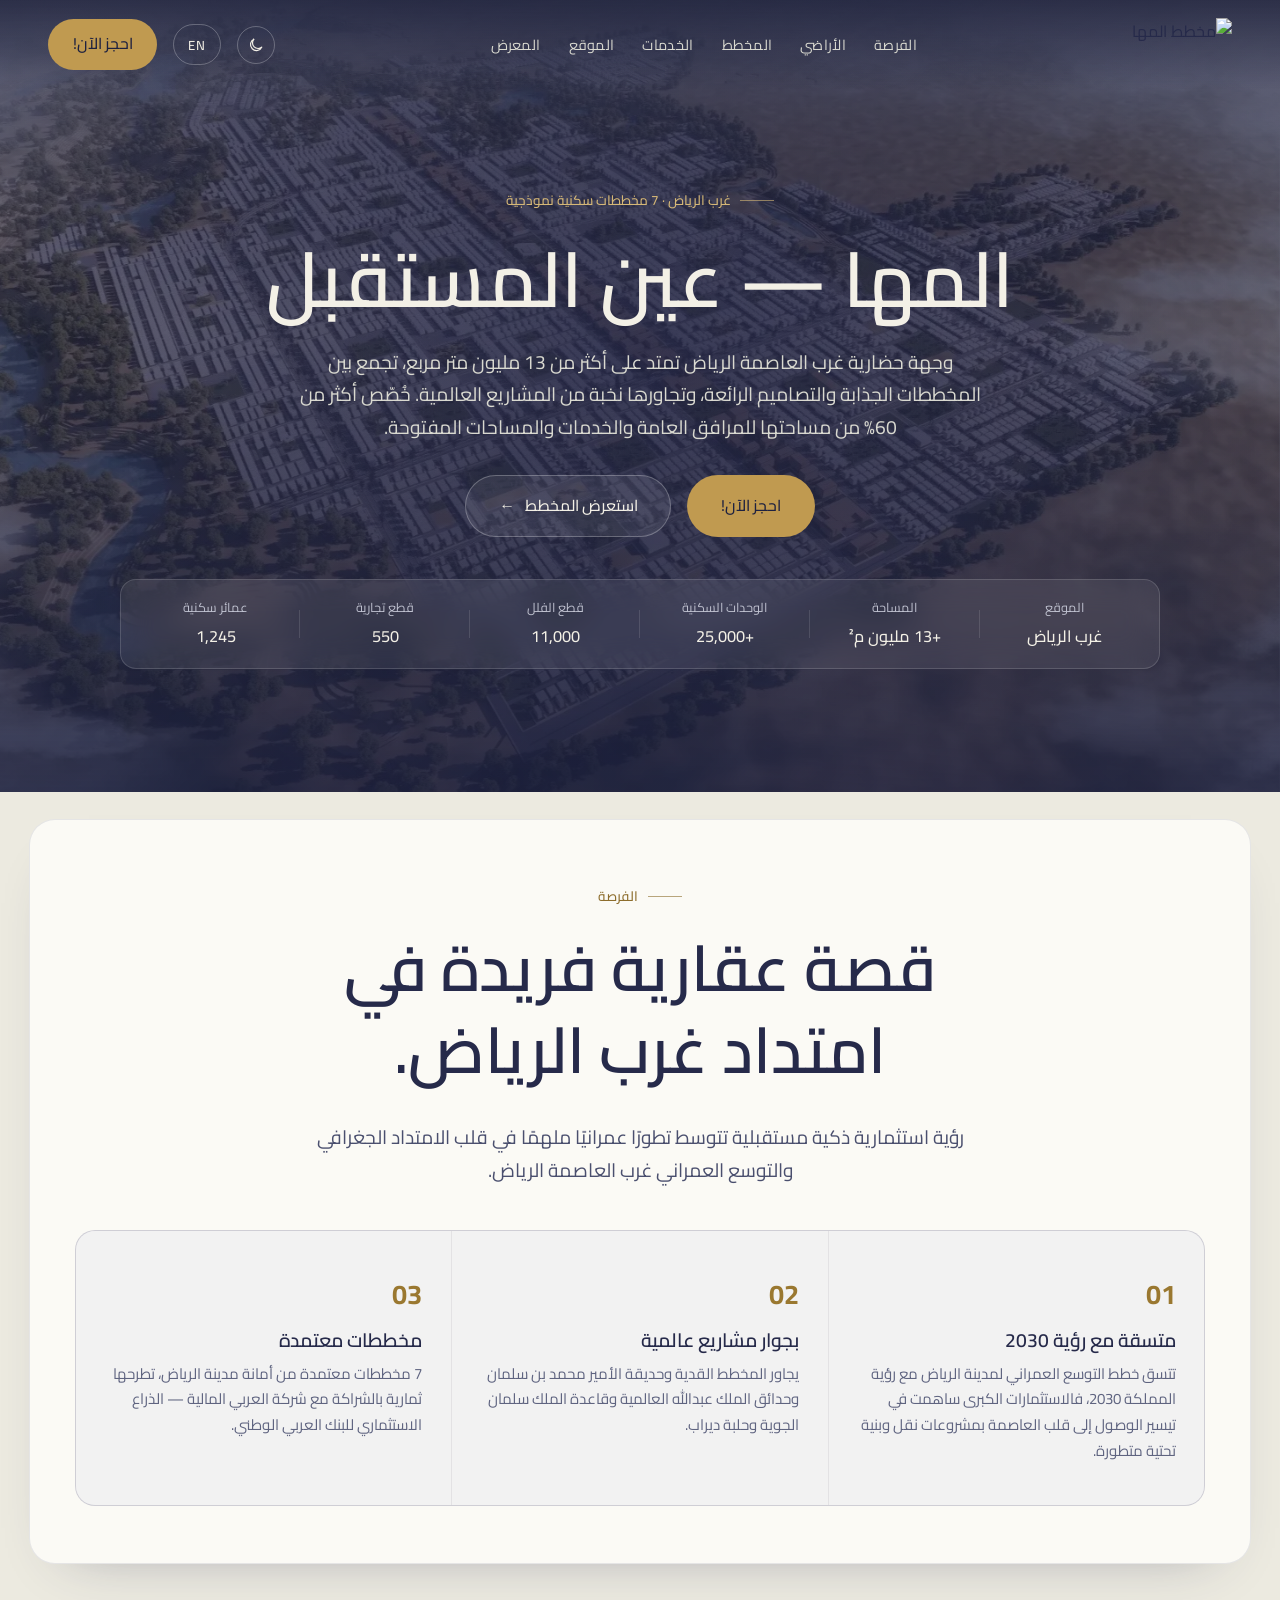
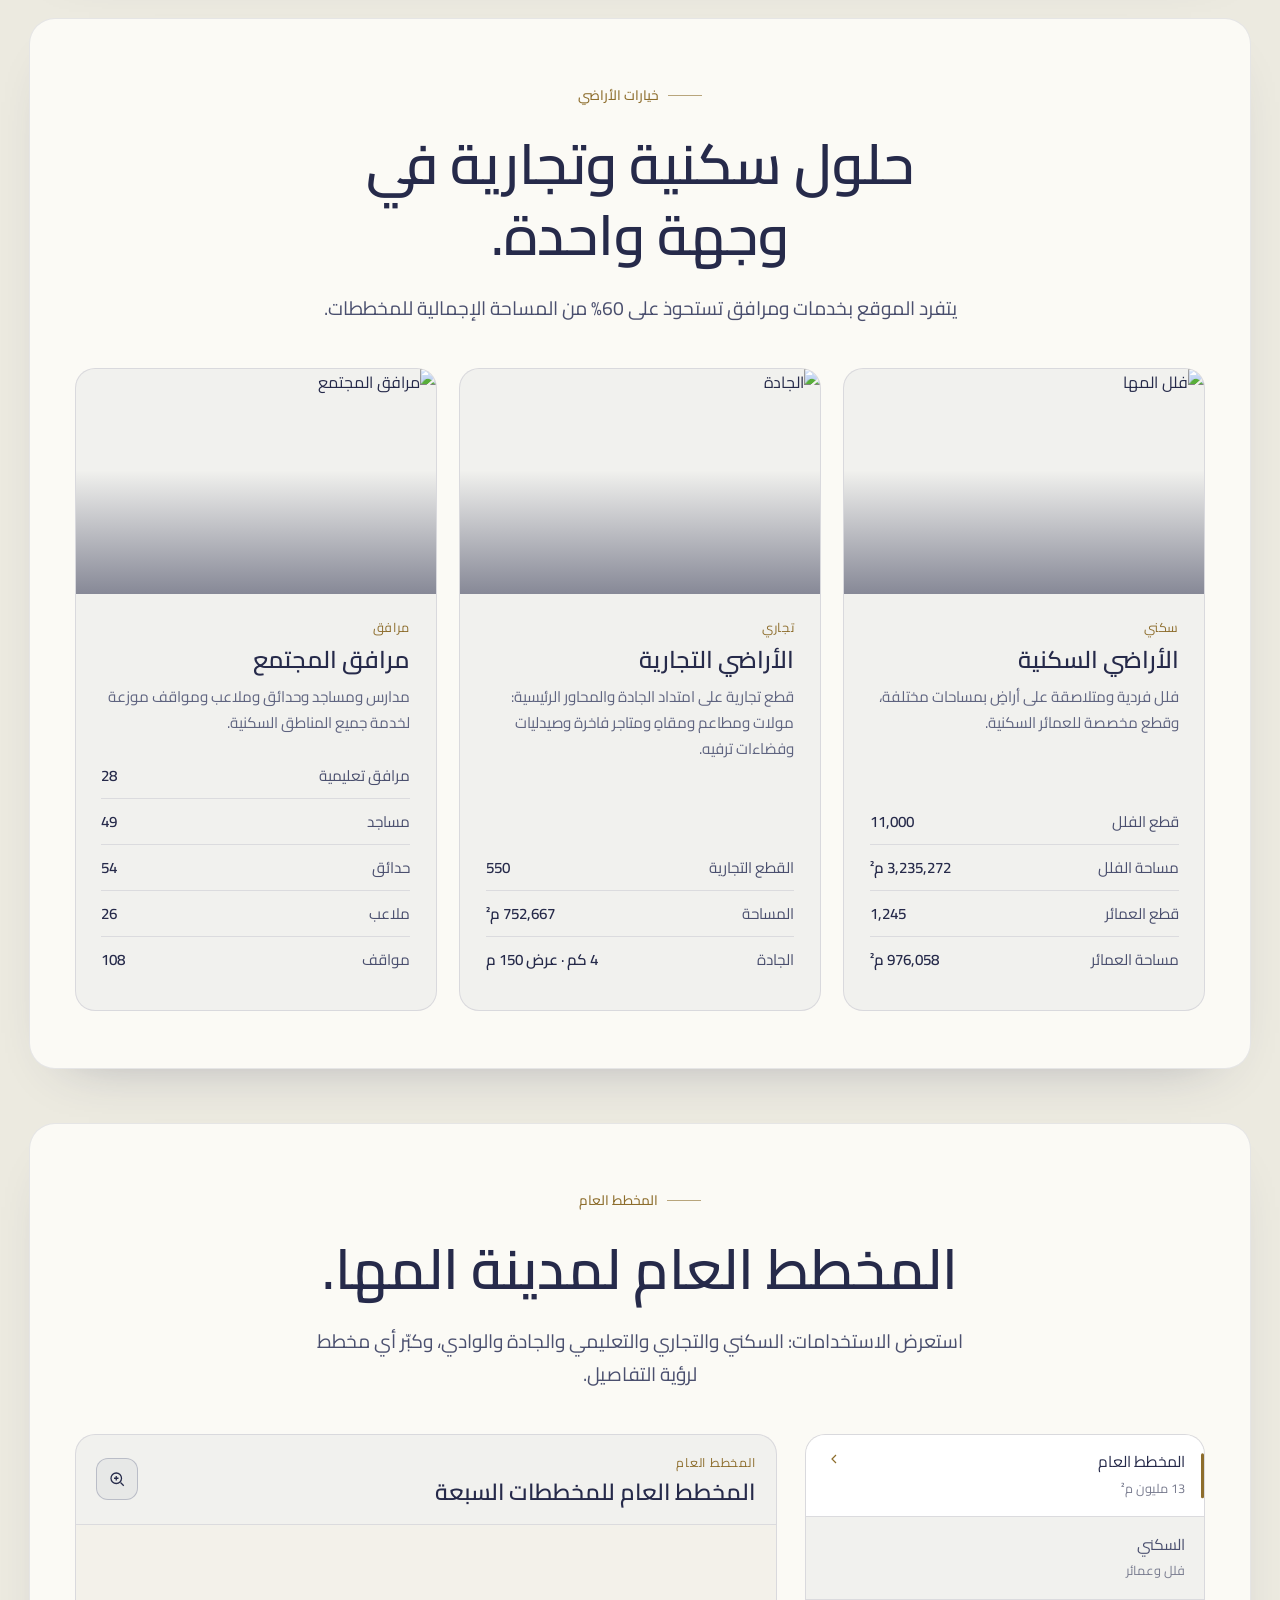
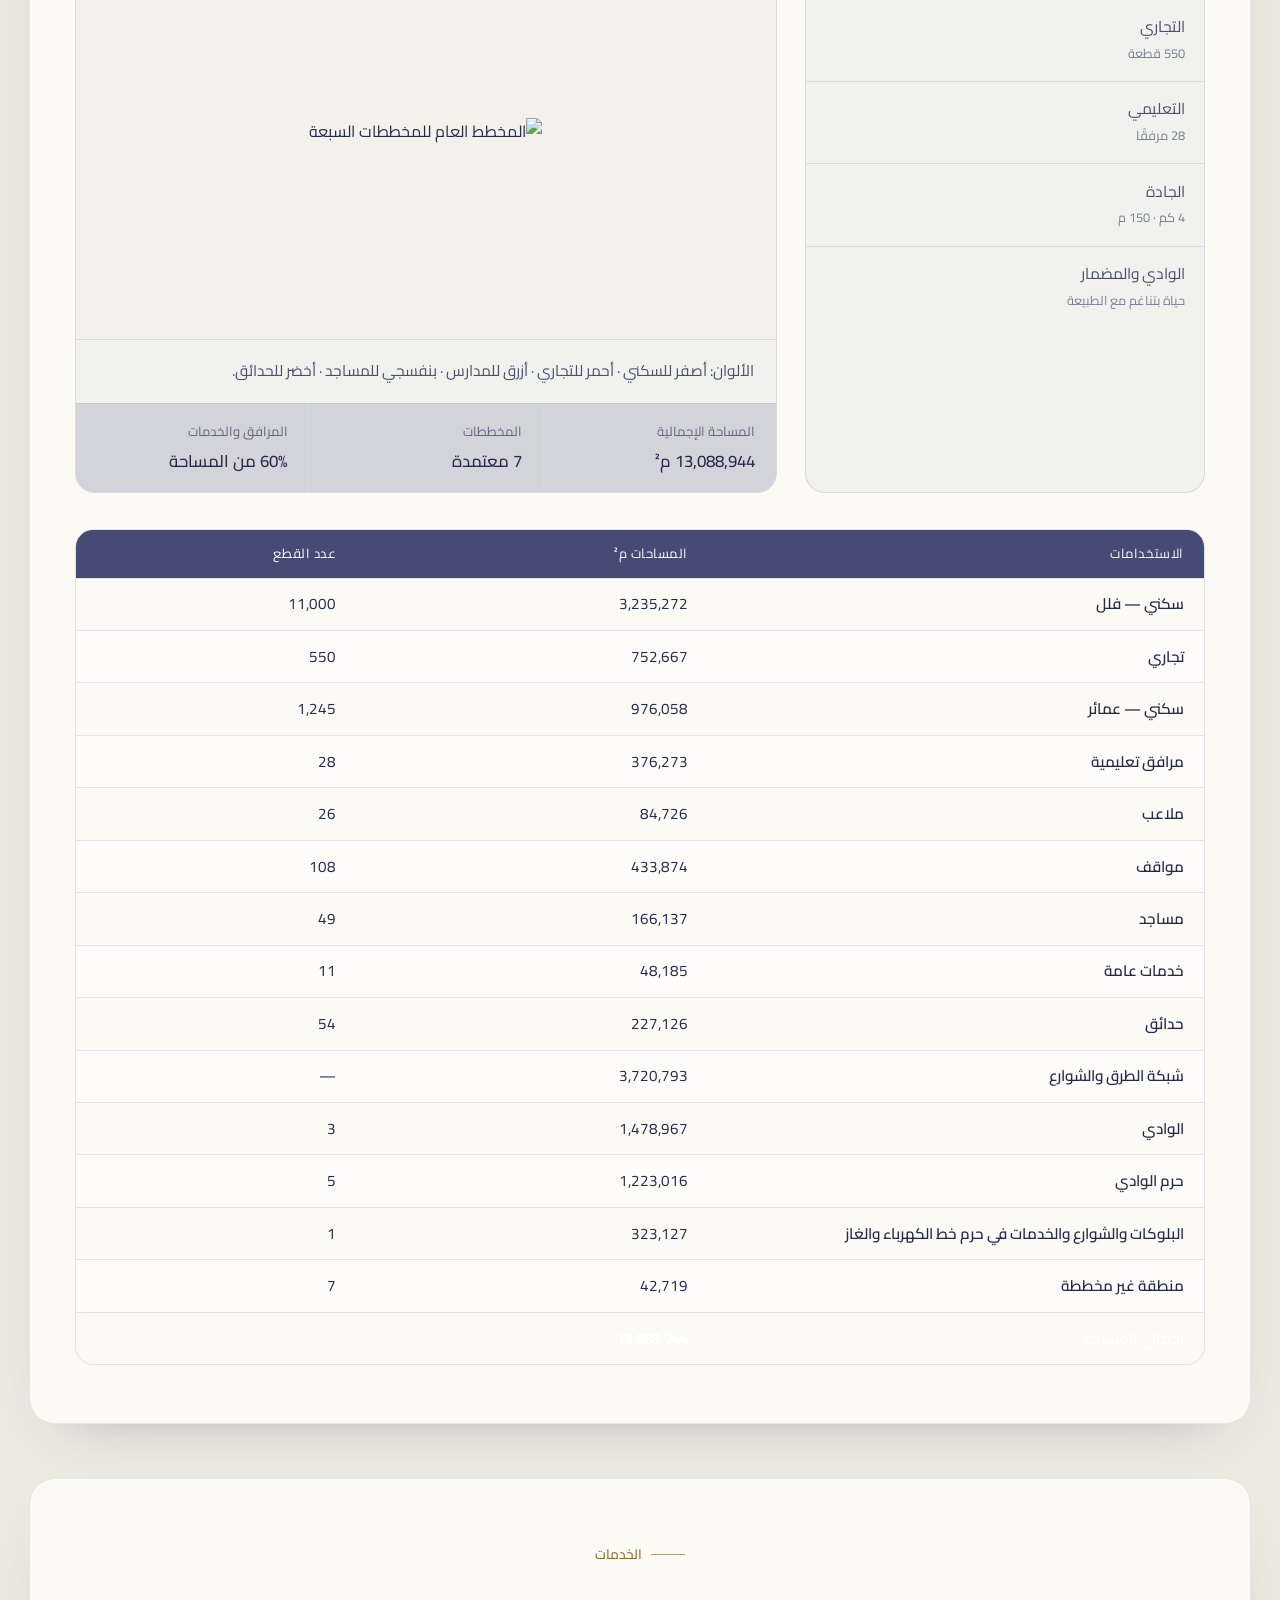
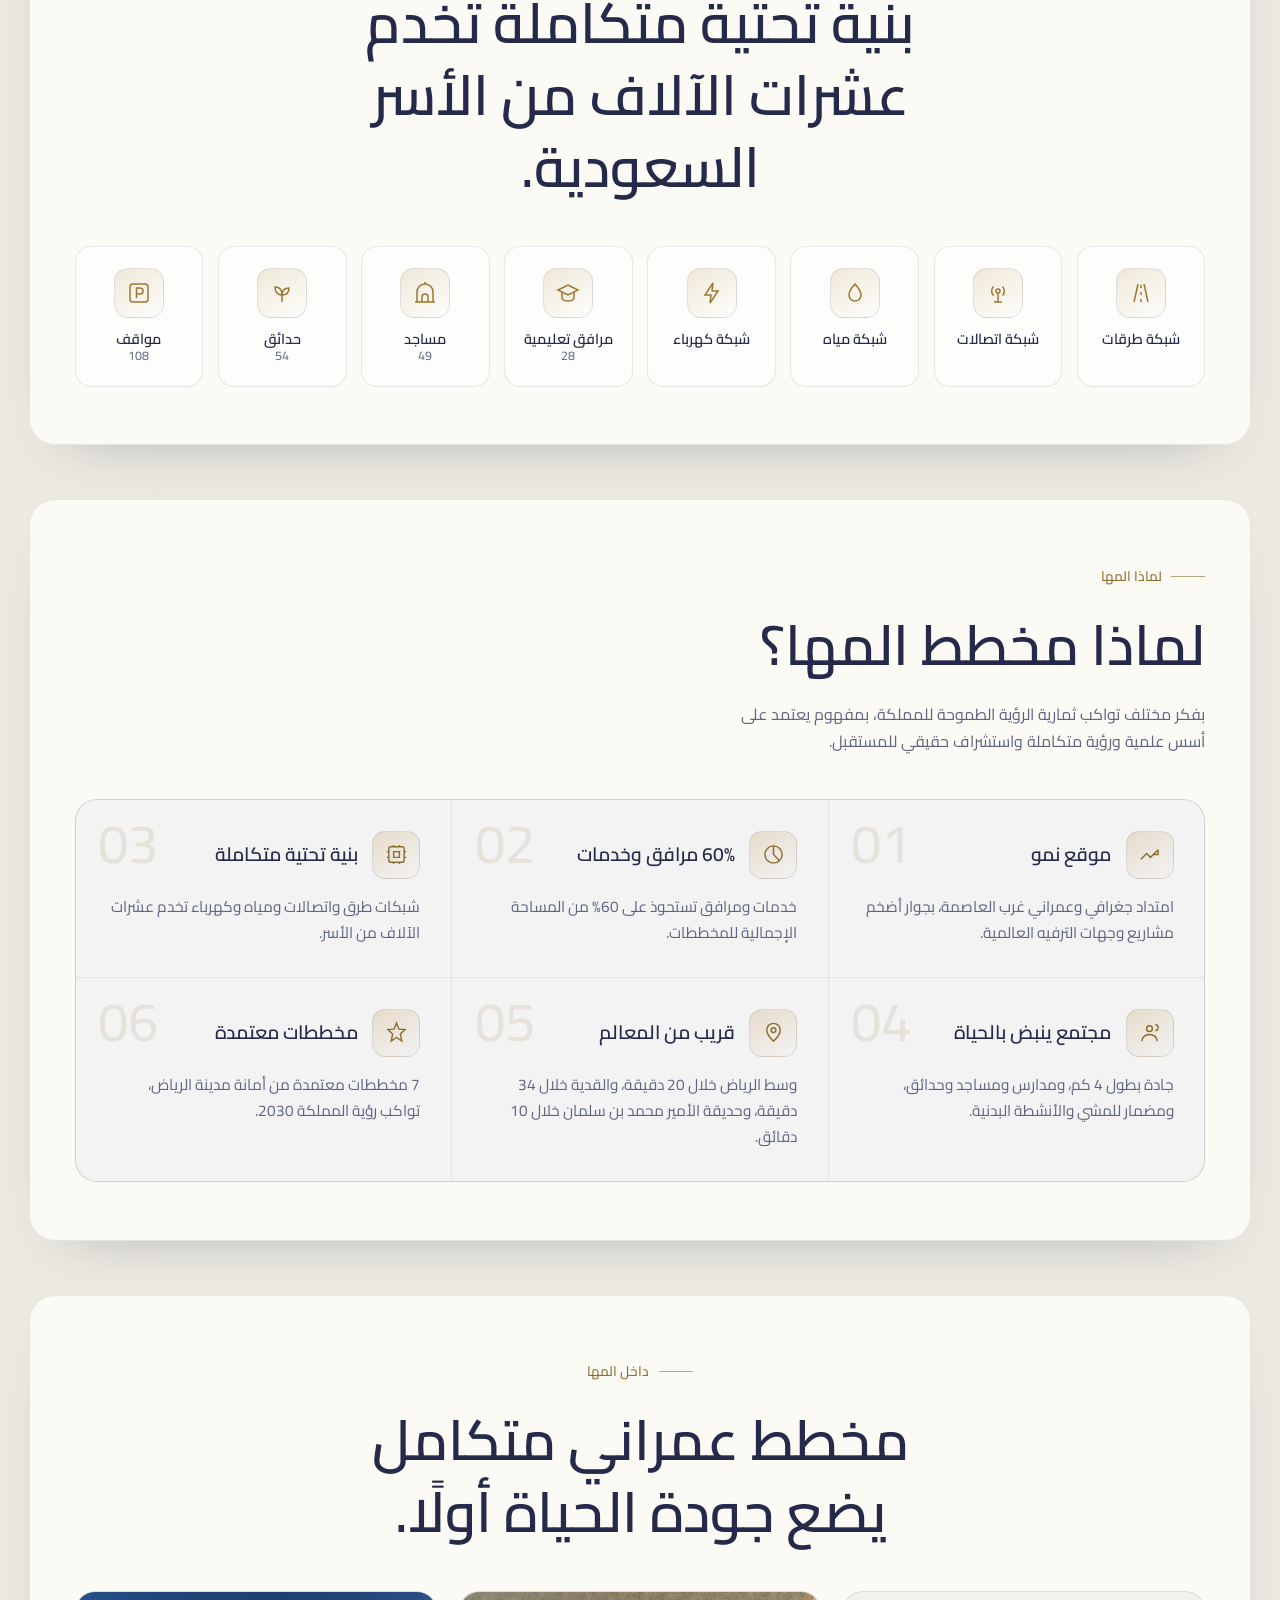
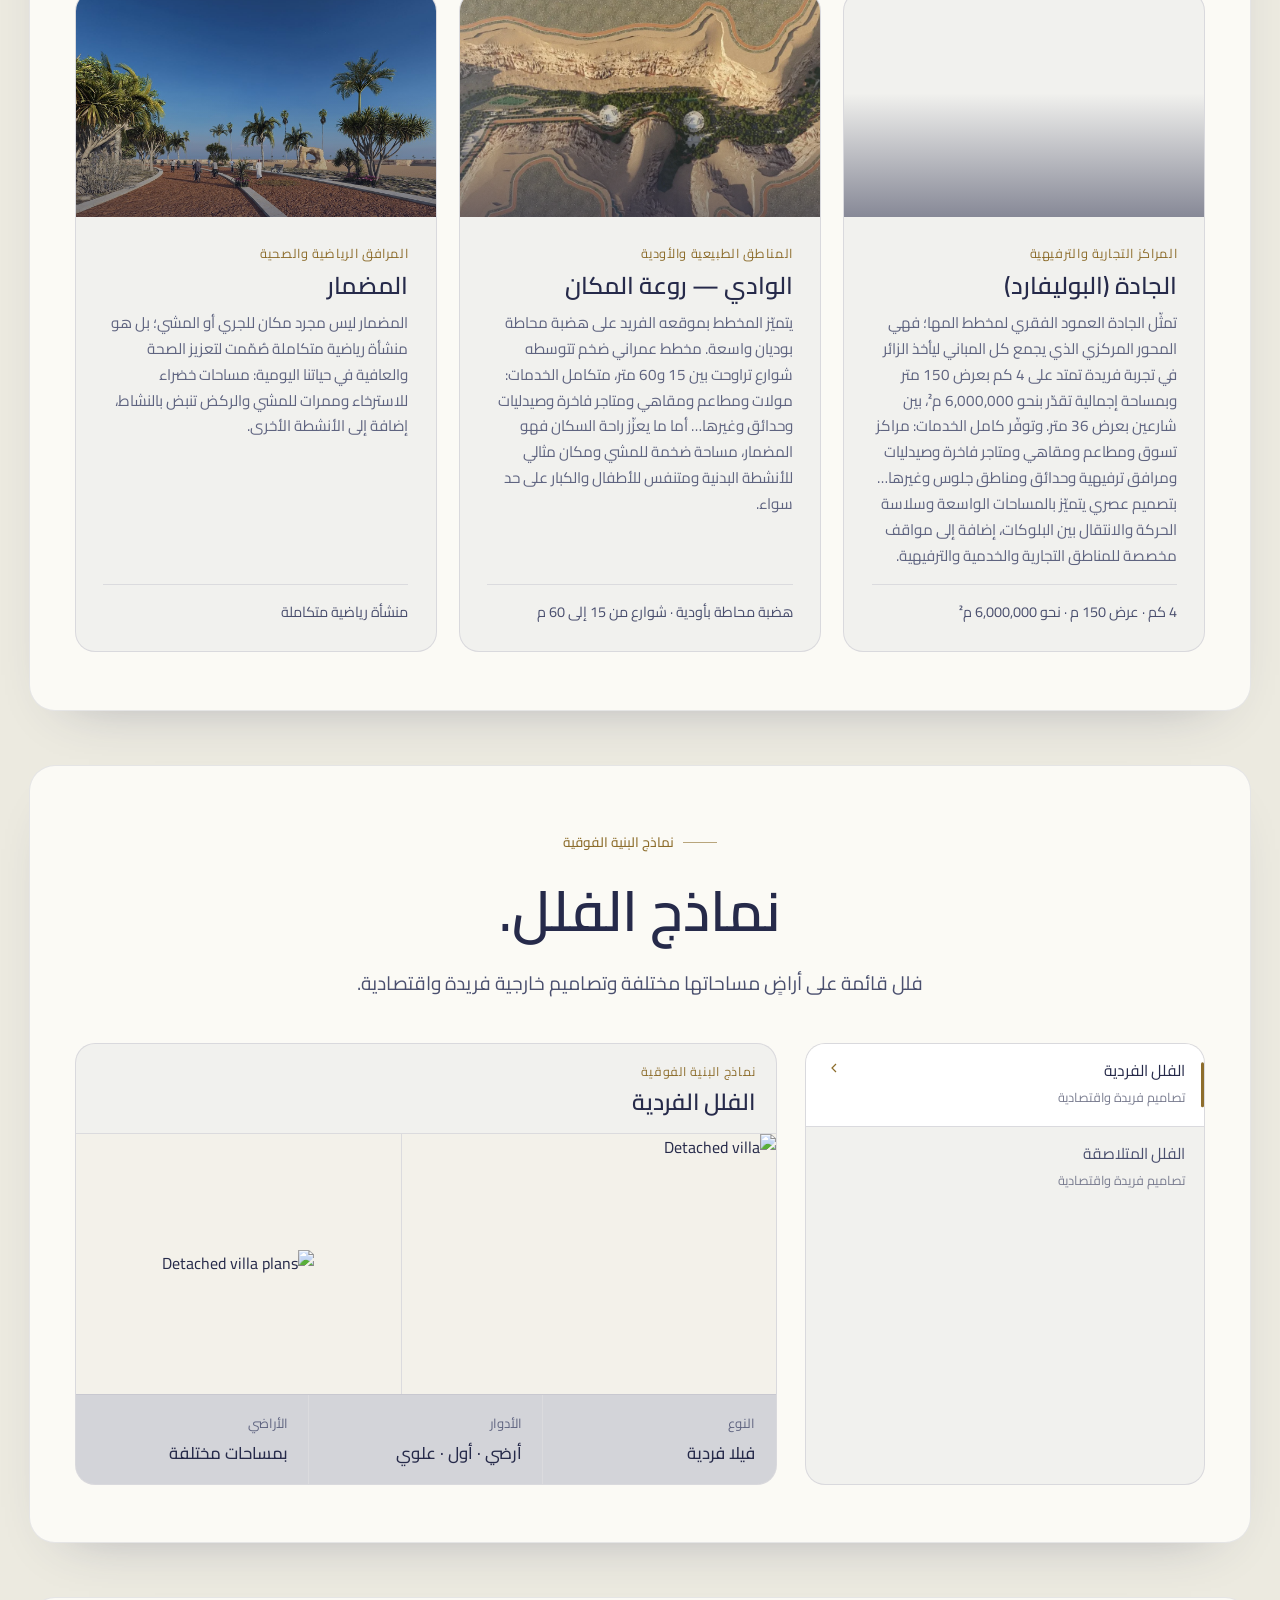
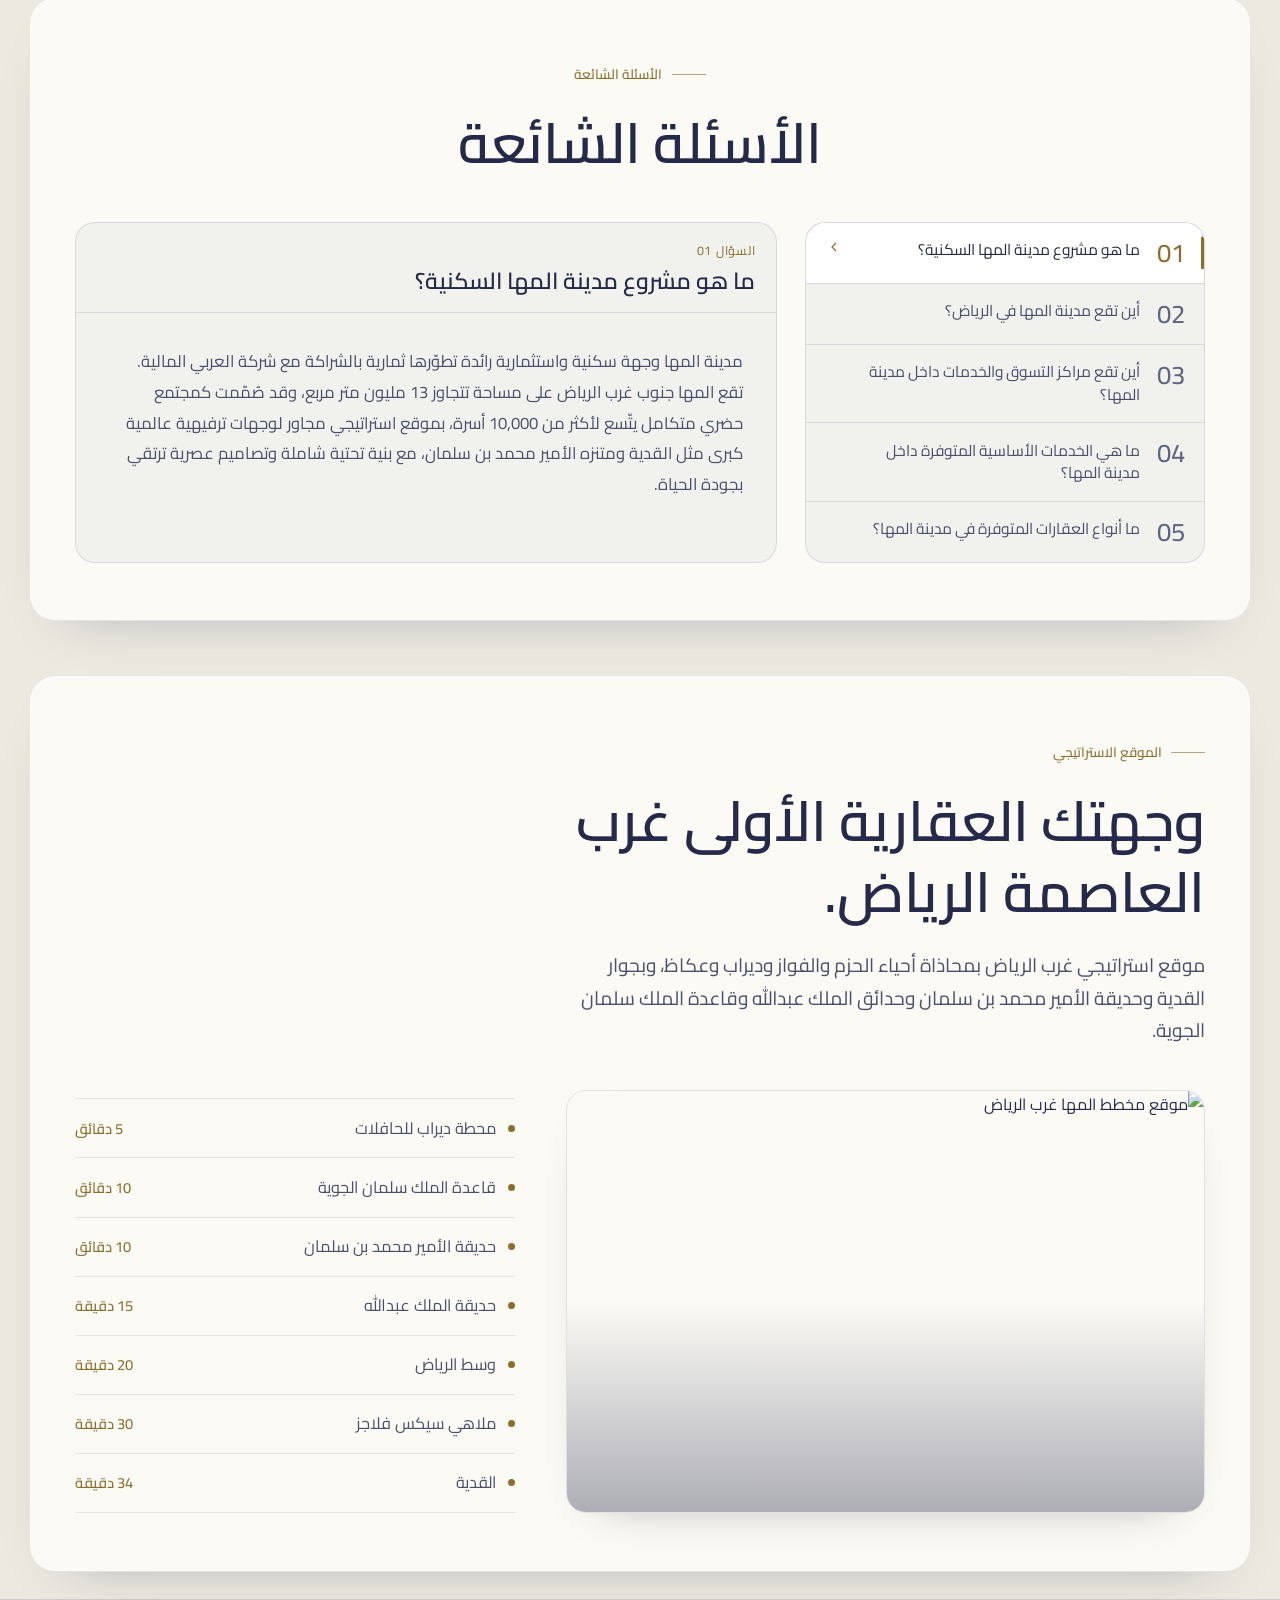
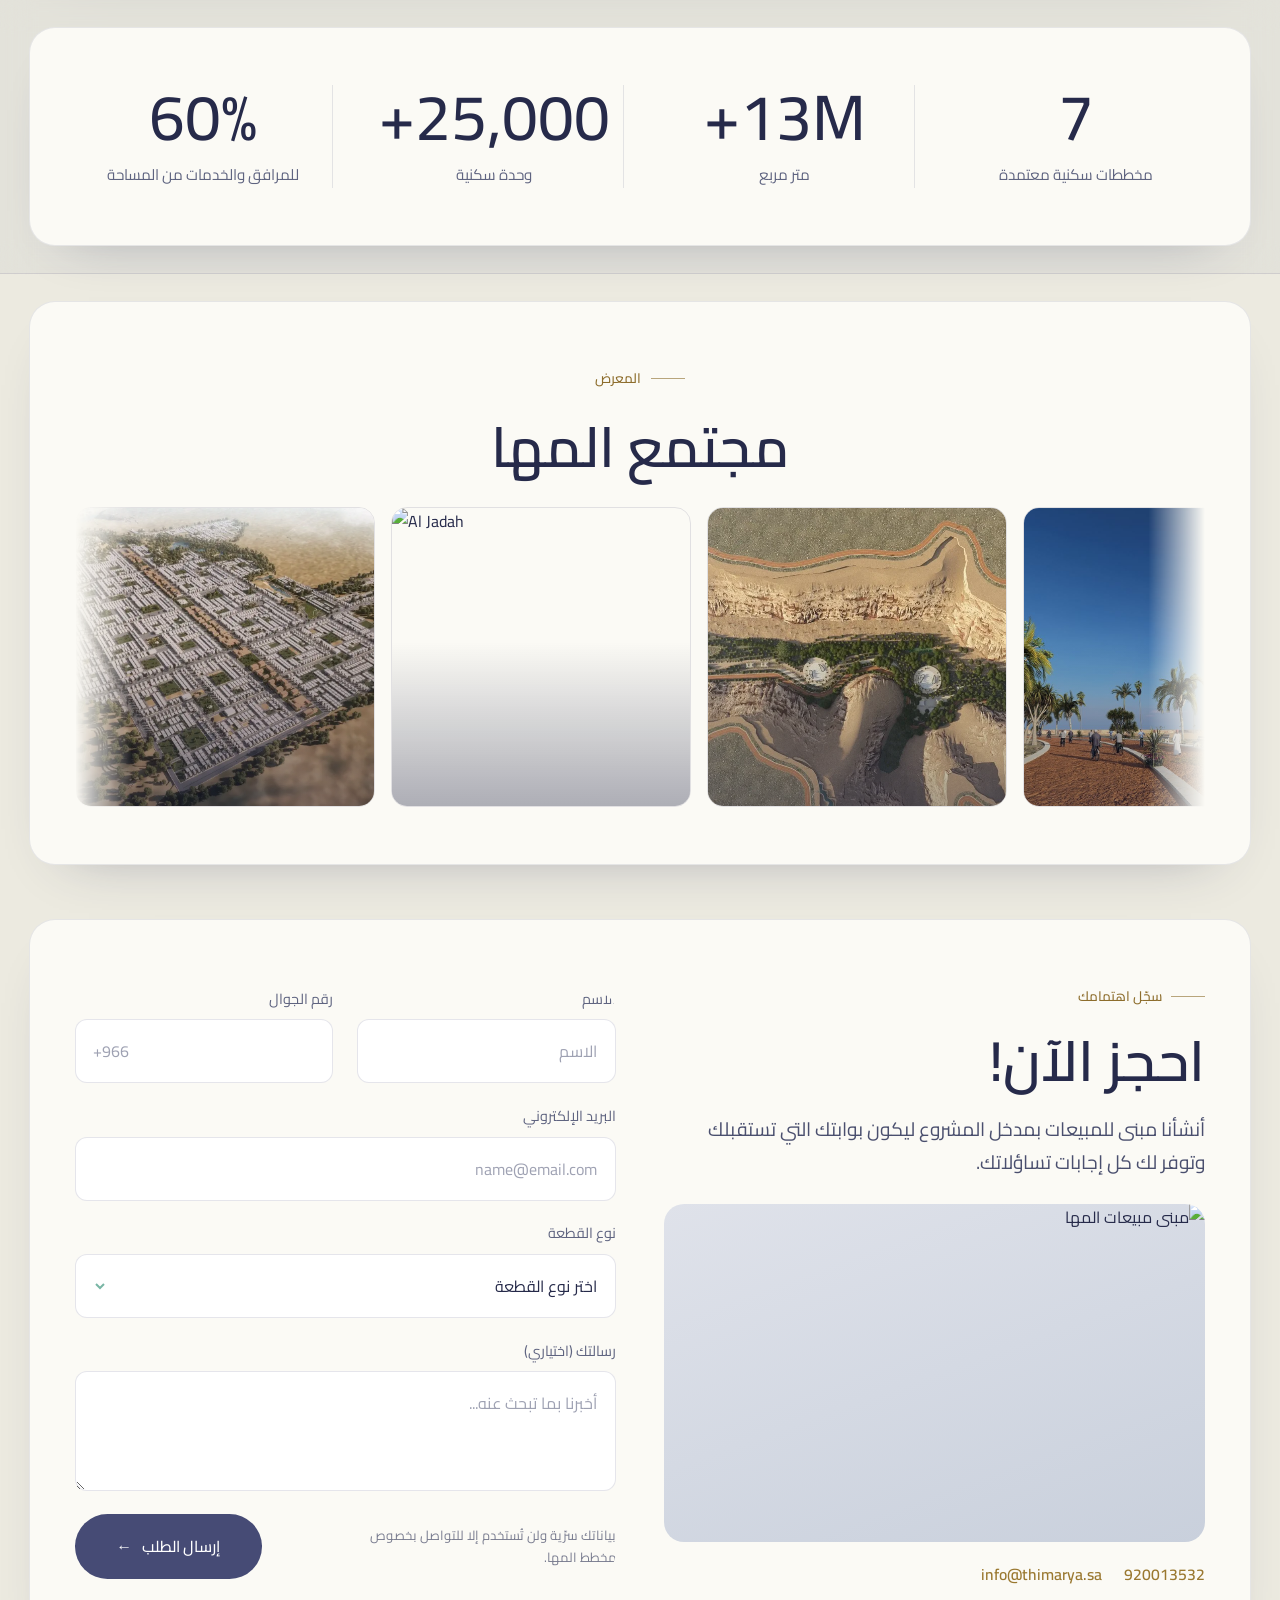
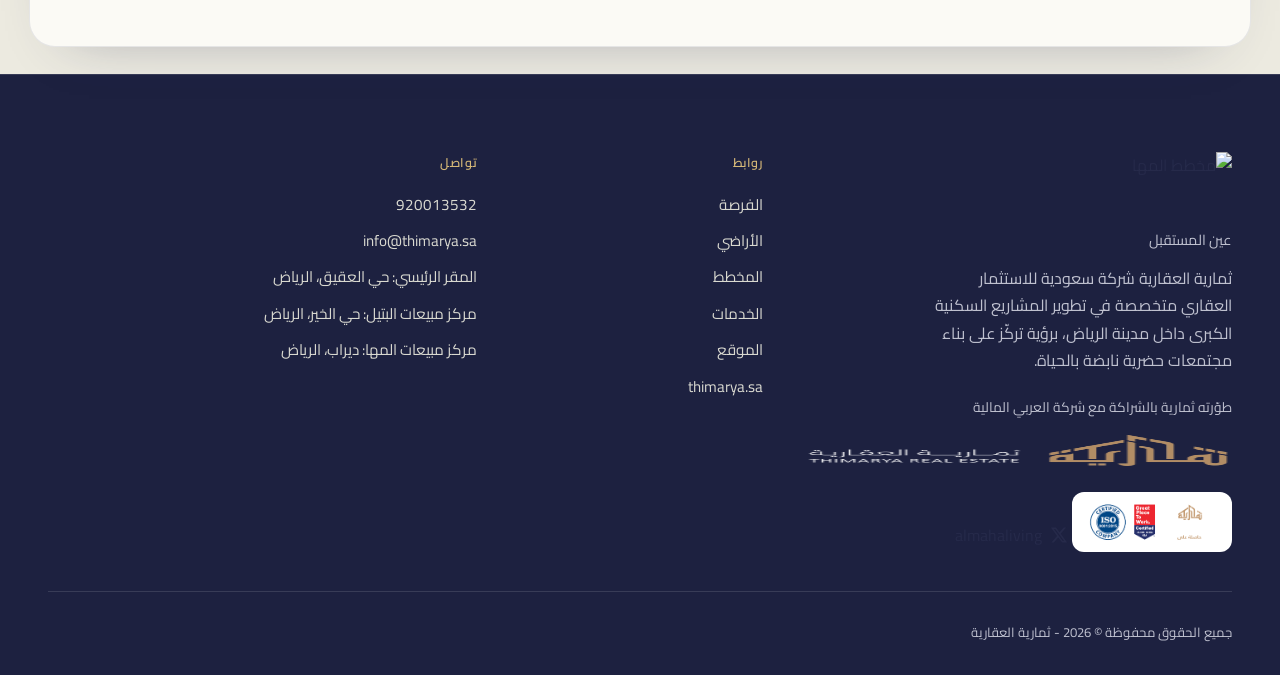
==== commit 80bd5103: "Redesign layout and content Co-Authored-By: Claude Sonnet 5.5 <noreply@anthropic.com>" ====
--- a/index.html
+++ b/index.html
@@ -1,38 +1,39 @@
 <!DOCTYPE html>
-<html lang="en" dir="ltr" data-theme="dark">
+<html lang="ar" dir="rtl" data-theme="light">
 <head>
 <meta charset="UTF-8" />
 <meta name="viewport" content="width=device-width, initial-scale=1.0" />
-<title>Al Maha Community · West Riyadh | Thimarya</title>
-<meta name="description" content="Al Maha Community — seven model residential developments in western Riyadh across 13 million m². Developed by Thimarya Real Estate." />
+<title>مخطط المها · غرب الرياض | ثمارية</title>
+<meta name="description" content="مخطط المها من ثمارية — سبعة مخططات سكنية نموذجية غرب الرياض على أكثر من 13 مليون م². Al Maha by Thimarya — seven model residential plans in west Riyadh across 13 million m²." />
 <link rel="icon" href="assets/al-maha.webp" />
 <link rel="preconnect" href="https://fonts.googleapis.com" />
 <link rel="preconnect" href="https://fonts.gstatic.com" crossorigin />
-<link href="https://fonts.googleapis.com/css2?family=Cormorant+Garamond:ital,wght@0,400;0,500;0,600;1,400&family=Jost:wght@300;400;500;600&family=El+Messiri:wght@400;500;600;700&family=Tajawal:wght@300;400;500;700&display=swap" rel="stylesheet" />
+<link href="https://fonts.googleapis.com/css2?family=Cairo:wght@300;400;500;600;700;800&display=swap" rel="stylesheet" />
 <link rel="stylesheet" href="style.css" />
 </head>
-<body class="lang-en lock">
+<body class="lang-ar lock">
 
 <!-- ============ LOADER ============ -->
 <div id="loader">
   <div class="loader-inner">
-    <img src="assets/logo-1.webp" alt="Thimarya" />
+    <img src="assets/almaha-logo-white.png" alt="المها" />
     <div class="loader-bar"><i></i></div>
-    <div class="loader-tag" data-ar="مجتمع المها" data-en="Al Maha Community">Al Maha Community</div>
+    <div class="loader-tag" data-ar="عين المستقبل" data-en="The Eye of the Future">عين المستقبل</div>
   </div>
 </div>
 
 <!-- ============ HEADER ============ -->
 <header id="header">
   <div class="wrap nav">
-    <a href="#top" class="nav-logo"><img src="assets/logo-1.webp" alt="Thimarya" /></a>
+    <a href="#top" class="nav-logo"><img src="assets/almaha-logo-white.png" alt="مخطط المها" /></a>
     <nav>
       <ul class="nav-links">
-        <li><a href="#concept" data-ar="المشروع" data-en="The Project">The Project</a></li>
-        <li><a href="#offerings" data-ar="أبرز المعالم" data-en="Highlights">Highlights</a></li>
-        <li><a href="#features" data-ar="الخدمات" data-en="Services">Services</a></li>
-        <li><a href="#faq" data-ar="الأسئلة الشائعة" data-en="FAQ">FAQ</a></li>
-        <li><a href="#location" data-ar="الموقع" data-en="Location">Location</a></li>
+        <li><a href="#concept" data-ar="الفرصة" data-en="Opportunity">الفرصة</a></li>
+        <li><a href="#lands" data-ar="الأراضي" data-en="Lands">الأراضي</a></li>
+        <li><a href="#masterplan" data-ar="المخطط" data-en="Master Plan">المخطط</a></li>
+        <li><a href="#services" data-ar="الخدمات" data-en="Services">الخدمات</a></li>
+        <li><a href="#location" data-ar="الموقع" data-en="Location">الموقع</a></li>
+        <li><a href="#gallery" data-ar="المعرض" data-en="Gallery">المعرض</a></li>
       </ul>
     </nav>
     <div class="nav-right">
@@ -40,155 +41,276 @@
         <svg class="ic-sun" viewBox="0 0 24 24" fill="none" stroke="currentColor" stroke-width="1.6"><circle cx="12" cy="12" r="4.2"/><path d="M12 2v2.2M12 19.8V22M4.2 4.2l1.6 1.6M18.2 18.2l1.6 1.6M2 12h2.2M19.8 12H22M4.2 19.8l1.6-1.6M18.2 5.8l1.6-1.6"/></svg>
         <svg class="ic-moon" viewBox="0 0 24 24" fill="none" stroke="currentColor" stroke-width="1.6"><path d="M20 14.5A8 8 0 1 1 9.5 4a6.3 6.3 0 0 0 10.5 10.5z"/></svg>
       </button>
-      <button class="lang-toggle" id="langBtn" aria-label="Switch language"><span data-ar="EN" data-en="ع">ع</span></button>
-      <a href="#contact" data-open-modal class="btn btn-ghost nav-cta" data-ar="احجز الآن!" data-en="Book now!">Book now!</a>
+      <button class="lang-toggle" id="langBtn" aria-label="Switch language"><span data-ar="EN" data-en="ع">EN</span></button>
+      <a href="#contact" data-open-modal class="btn btn-primary nav-cta" data-ar="احجز الآن!" data-en="Book now!">احجز الآن!</a>
       <button class="burger" id="burger" aria-label="Menu"><span></span><span></span><span></span></button>
     </div>
   </div>
 </header>
 
 <div class="m-menu" id="mMenu">
-  <a href="#concept" data-ar="المشروع" data-en="The Project">The Project</a>
-  <a href="#offerings" data-ar="أبرز المعالم" data-en="Highlights">Highlights</a>
-  <a href="#features" data-ar="الخدمات" data-en="Services">Services</a>
-  <a href="#faq" data-ar="الأسئلة الشائعة" data-en="FAQ">FAQ</a>
-  <a href="#location" data-ar="الموقع" data-en="Location">Location</a>
-  <a href="#contact" data-open-modal class="btn btn-primary" data-ar="احجز الآن!" data-en="Book now!">Book now!</a>
+  <a href="#concept" data-ar="الفرصة" data-en="Opportunity">الفرصة</a>
+  <a href="#lands" data-ar="الأراضي" data-en="Lands">الأراضي</a>
+  <a href="#masterplan" data-ar="المخطط" data-en="Master Plan">المخطط</a>
+  <a href="#services" data-ar="الخدمات" data-en="Services">الخدمات</a>
+  <a href="#location" data-ar="الموقع" data-en="Location">الموقع</a>
+  <a href="#gallery" data-ar="المعرض" data-en="Gallery">المعرض</a>
+  <a href="#contact" data-open-modal class="btn btn-primary" data-ar="احجز الآن!" data-en="Book now!">احجز الآن!</a>
 </div>
 
 <main id="top">
 
 <!-- ============ HERO ============ -->
 <section class="hero" id="hero">
-  <div class="hero-bg"><img src="assets/almaha.webp" alt="Al Maha master plan aerial view" /></div>
+  <div class="hero-bg"><img src="assets/almaha.webp" alt="مخطط المها — منظور جوي" /></div>
   <div class="wrap hero-inner">
-    <span class="eyebrow" data-ar="غرب الرياض · سبعة مجتمعات سكنية نموذجية" data-en="West Riyadh · 7 Model Residential Plots">West Riyadh · 7 Model Residential Plots</span>
-    <h1 class="display" data-ar="مجتمع المها" data-en="Al Maha">Al Maha</h1>
-    <p class="lead" data-ar="تضم مدينة المها سبعة مجتمعات سكنية نموذجية في غرب الرياض، على مساحة تتجاوز 13 مليون م²، وقد طُوّرت وفق مخطط عمراني متكامل يضع جودة الحياة والاستدامة في المقدمة. وخُصّص أكثر من 60% من مساحة المشروع للمرافق العامة والخدمات والمساحات المفتوحة." data-en="The city of Al-Maha includes seven model residential developments in western Riyadh, covering an area of more than 13 million square meters, and has been developed according to an integrated urban plan that prioritizes quality of life and sustainability. More than 60% of the project's area has been allocated to public facilities, services, and open spaces.">The city of Al-Maha includes seven model residential developments in western Riyadh, covering an area of more than 13 million square meters, and has been developed according to an integrated urban plan that prioritizes quality of life and sustainability. More than 60% of the project's area has been allocated to public facilities, services, and open spaces.</p>
+    <span class="eyebrow" data-ar="غرب الرياض · 7 مخططات سكنية نموذجية" data-en="West Riyadh · 7 Model Residential Plots">غرب الرياض · 7 مخططات سكنية نموذجية</span>
+    <h1 class="display" data-ar="المها — عين المستقبل" data-en="Al Maha — The Eye of the Future">المها — عين المستقبل</h1>
+    <p class="lead" data-ar="وجهة حضارية غرب العاصمة الرياض تمتد على أكثر من 13 مليون متر مربع، تجمع بين المخططات الجذابة والتصاميم الرائعة، وتجاورها نخبة من المشاريع العالمية. خُصّص أكثر من 60% من مساحتها للمرافق العامة والخدمات والمساحات المفتوحة." data-en="The city of Al-Maha includes seven model residential developments in western Riyadh, covering an area of more than 13 million square meters, and has been developed according to an integrated urban plan that prioritizes quality of life and sustainability. More than 60% of the project's area has been allocated to public facilities, services, and open spaces.">وجهة حضارية غرب العاصمة الرياض تمتد على أكثر من 13 مليون متر مربع، تجمع بين المخططات الجذابة والتصاميم الرائعة، وتجاورها نخبة من المشاريع العالمية. خُصّص أكثر من 60% من مساحتها للمرافق العامة والخدمات والمساحات المفتوحة.</p>
     <div class="hero-ctas">
-      <a href="#contact" data-open-modal class="btn btn-primary" data-ar="احجز الآن!" data-en="Book now!">Book now!</a>
-      <a href="#location" class="btn btn-ghost"><span data-ar="موقع المشروع" data-en="Project Location">Project Location</span> <span class="arr">→</span></a>
+      <a href="#contact" data-open-modal class="btn btn-primary" data-ar="احجز الآن!" data-en="Book now!">احجز الآن!</a>
+      <a href="#masterplan" class="btn btn-ghost"><span data-ar="استعرض المخطط" data-en="Explore the plan">استعرض المخطط</span> <span class="arr">→</span></a>
     </div>
     <div class="hero-specbar reveal">
-      <div class="hsb"><span class="hsb-k" data-ar="الموقع الاستراتيجي" data-en="Strategic Location">Strategic Location</span><span class="hsb-v" data-ar="غرب الرياض" data-en="West of Riyadh">West of Riyadh</span></div>
-      <div class="hsb"><span class="hsb-k" data-ar="الوحدات السكنية" data-en="Residential Units">Residential Units</span><span class="hsb-v" data-ar="أكثر من 25,000" data-en="More than 25,000">More than 25,000</span></div>
-      <div class="hsb"><span class="hsb-k" data-ar="المساحة" data-en="Area">Area</span><span class="hsb-v" data-ar="13 مليون م²" data-en="13 million m²">13 million m²</span></div>
-      <div class="hsb"><span class="hsb-k" data-ar="المرافق" data-en="Facilities">Facilities</span><span class="hsb-v" data-ar="بنية تحتية متكاملة" data-en="Integrated Infrastructure">Integrated Infrastructure</span></div>
-    </div>
-  </div>
-</section>
-
-<!-- ============ CONCEPT ============ -->
+      <div class="hsb"><span class="hsb-k" data-ar="الموقع" data-en="Location">الموقع</span><span class="hsb-v" data-ar="غرب الرياض" data-en="West Riyadh">غرب الرياض</span></div>
+      <div class="hsb"><span class="hsb-k" data-ar="المساحة" data-en="Area">المساحة</span><span class="hsb-v" data-ar="+13 مليون م²" data-en="13M+ m²">+13 مليون م²</span></div>
+      <div class="hsb"><span class="hsb-k" data-ar="الوحدات السكنية" data-en="Residential units">الوحدات السكنية</span><span class="hsb-v" data-ar="+25,000" data-en="25,000+">+25,000</span></div>
+      <div class="hsb"><span class="hsb-k" data-ar="قطع الفلل" data-en="Villa plots">قطع الفلل</span><span class="hsb-v">11,000</span></div>
+      <div class="hsb"><span class="hsb-k" data-ar="قطع تجارية" data-en="Commercial plots">قطع تجارية</span><span class="hsb-v">550</span></div>
+      <div class="hsb"><span class="hsb-k" data-ar="عمائر سكنية" data-en="Apartment plots">عمائر سكنية</span><span class="hsb-v">1,245</span></div>
+    </div>
+  </div>
+</section>
+
+<!-- ============ OPPORTUNITY ============ -->
 <section class="concept" id="concept">
   <div class="wrap">
     <div class="sec-head reveal">
-      <span class="eyebrow" data-ar="المشروع" data-en="The Project">The Project</span>
-      <h2 class="h2" data-ar="سبعة مجتمعات سكنية نموذجية في غرب الرياض." data-en="Seven model residential developments in West Riyadh.">Seven model residential developments in West Riyadh.</h2>
-      <p class="lead" data-ar="مجتمع حضري متكامل يتّسع لأكثر من 10,000 أسرة، بجوار وجهات ترفيهية عالمية كبرى مثل القدية ومتنزه الأمير محمد بن سلمان." data-en="A fully integrated urban community accommodating more than 10,000 families, adjacent to major global entertainment destinations such as Qiddiya and Prince Mohammed bin Salman Park.">A fully integrated urban community accommodating more than 10,000 families, adjacent to major global entertainment destinations such as Qiddiya and Prince Mohammed bin Salman Park.</p>
+      <span class="eyebrow" data-ar="الفرصة" data-en="The Opportunity">الفرصة</span>
+      <h2 class="h2" data-ar="قصة عقارية فريدة في امتداد غرب الرياض." data-en="A unique real-estate story west of Riyadh.">قصة عقارية فريدة في امتداد غرب الرياض.</h2>
+      <p class="lead" data-ar="رؤية استثمارية ذكية مستقبلية تتوسط تطورًا عمرانيًا ملهمًا في قلب الامتداد الجغرافي والتوسع العمراني غرب العاصمة الرياض." data-en="A smart, forward-looking investment vision at the heart of inspiring urban development, in the geographic and urban expansion west of the capital, Riyadh.">رؤية استثمارية ذكية مستقبلية تتوسط تطورًا عمرانيًا ملهمًا في قلب الامتداد الجغرافي والتوسع العمراني غرب العاصمة الرياض.</p>
     </div>
     <div class="concept-motif reveal">
-      <div class="cm"><div class="n">01</div><h3 data-ar="سكني — فلل" data-en="Villa Residential">Villa Residential</h3><p data-ar="قطع أراضٍ مخصصة لبناء الفلل الفردية." data-en="Land plots designated for building individual villas.">Land plots designated for building individual villas.</p></div>
-      <div class="cm"><div class="n">02</div><h3 data-ar="سكني — عمائر سكنية" data-en="Apartment Building Residential">Apartment Building Residential</h3><p data-ar="قطع أراضٍ مخصصة للعمائر السكنية." data-en="Land plots designated for residential apartment buildings.">Land plots designated for residential apartment buildings.</p></div>
-      <div class="cm"><div class="n">03</div><h3 data-ar="تجاري" data-en="Commercial">Commercial</h3><p data-ar="قطع أراضٍ مخصصة للاستخدامات التجارية والخدمية." data-en="Plots designated for commercial and service uses.">Plots designated for commercial and service uses.</p></div>
-    </div>
-  </div>
-</section>
-
-<!-- ============ OFFERINGS ============ -->
+      <div class="cm"><div class="n">01</div><h3 data-ar="متسقة مع رؤية 2030" data-en="Aligned with Vision 2030">متسقة مع رؤية 2030</h3><p data-ar="تتسق خطط التوسع العمراني لمدينة الرياض مع رؤية المملكة 2030، فالاستثمارات الكبرى ساهمت في تيسير الوصول إلى قلب العاصمة بمشروعات نقل وبنية تحتية متطورة." data-en="Riyadh's urban expansion plans align with Saudi Vision 2030; major investments have eased access to the heart of the capital through advanced transport and infrastructure projects.">تتسق خطط التوسع العمراني لمدينة الرياض مع رؤية المملكة 2030، فالاستثمارات الكبرى ساهمت في تيسير الوصول إلى قلب العاصمة بمشروعات نقل وبنية تحتية متطورة.</p></div>
+      <div class="cm"><div class="n">02</div><h3 data-ar="بجوار مشاريع عالمية" data-en="Beside world-class projects">بجوار مشاريع عالمية</h3><p data-ar="يجاور المخطط القدية وحديقة الأمير محمد بن سلمان وحدائق الملك عبدالله العالمية وقاعدة الملك سلمان الجوية وحلبة ديراب." data-en="The plan sits beside Qiddiya, Prince Mohammed bin Salman Park, King Abdullah World Park, King Salman Air Base and the Dirab track.">يجاور المخطط القدية وحديقة الأمير محمد بن سلمان وحدائق الملك عبدالله العالمية وقاعدة الملك سلمان الجوية وحلبة ديراب.</p></div>
+      <div class="cm"><div class="n">03</div><h3 data-ar="مخططات معتمدة" data-en="Approved plans">مخططات معتمدة</h3><p data-ar="7 مخططات معتمدة من أمانة مدينة الرياض، تطرحها ثمارية بالشراكة مع شركة العربي المالية — الذراع الاستثماري للبنك العربي الوطني." data-en="Seven plans approved by the Riyadh Municipality, offered by Thimarya in partnership with Al Arabi Financial Company — the investment arm of Arab National Bank.">7 مخططات معتمدة من أمانة مدينة الرياض، تطرحها ثمارية بالشراكة مع شركة العربي المالية — الذراع الاستثماري للبنك العربي الوطني.</p></div>
+    </div>
+  </div>
+</section>
+
+<!-- ============ LAND OPTIONS ============ -->
+<section id="lands">
+  <div class="wrap">
+    <div class="sec-head reveal" style="text-align:center;margin-inline:auto">
+      <span class="eyebrow" style="justify-content:center" data-ar="خيارات الأراضي" data-en="Land Options">خيارات الأراضي</span>
+      <h2 class="h2" style="margin:1.3rem auto;max-width:22ch" data-ar="حلول سكنية وتجارية في وجهة واحدة." data-en="Residential and commercial plots in one destination.">حلول سكنية وتجارية في وجهة واحدة.</h2>
+      <p class="lead" style="margin-inline:auto" data-ar="يتفرد الموقع بخدمات ومرافق تستحوذ على 60% من المساحة الإجمالية للمخططات." data-en="The site is distinguished by services and facilities occupying 60% of the total plan area.">يتفرد الموقع بخدمات ومرافق تستحوذ على 60% من المساحة الإجمالية للمخططات.</p>
+    </div>
+    <div class="land-grid">
+      <article class="land-card reveal">
+        <div class="offer-img"><img src="assets/brochure/villa-detached.jpg" alt="فلل المها" loading="lazy" decoding="async" /></div>
+        <div class="offer-body">
+          <span class="offer-kicker" data-ar="سكني" data-en="Residential">سكني</span>
+          <h3 data-ar="الأراضي السكنية" data-en="Residential Plots">الأراضي السكنية</h3>
+          <p data-ar="فلل فردية ومتلاصقة على أراضٍ بمساحات مختلفة، وقطع مخصصة للعمائر السكنية." data-en="Detached and attached villas on plots of varying sizes, plus plots for residential apartment buildings.">فلل فردية ومتلاصقة على أراضٍ بمساحات مختلفة، وقطع مخصصة للعمائر السكنية.</p>
+          <ul>
+            <li><span data-ar="قطع الفلل" data-en="Villa plots">قطع الفلل</span><b>11,000</b></li>
+            <li><span data-ar="مساحة الفلل" data-en="Villa area">مساحة الفلل</span><b data-ar="3,235,272 م²" data-en="3,235,272 m²">3,235,272 م²</b></li>
+            <li><span data-ar="قطع العمائر" data-en="Apartment plots">قطع العمائر</span><b>1,245</b></li>
+            <li><span data-ar="مساحة العمائر" data-en="Apartment area">مساحة العمائر</span><b data-ar="976,058 م²" data-en="976,058 m²">976,058 م²</b></li>
+          </ul>
+        </div>
+      </article>
+      <article class="land-card reveal">
+        <div class="offer-img"><img src="assets/brochure/jadah-street.jpg" alt="الجادة" loading="lazy" decoding="async" /></div>
+        <div class="offer-body">
+          <span class="offer-kicker" data-ar="تجاري" data-en="Commercial">تجاري</span>
+          <h3 data-ar="الأراضي التجارية" data-en="Commercial Plots">الأراضي التجارية</h3>
+          <p data-ar="قطع تجارية على امتداد الجادة والمحاور الرئيسية: مولات ومطاعم ومقاهٍ ومتاجر فاخرة وصيدليات وفضاءات ترفيه." data-en="Commercial plots along the boulevard and main axes: malls, restaurants, cafés, luxury stores, pharmacies and entertainment spaces.">قطع تجارية على امتداد الجادة والمحاور الرئيسية: مولات ومطاعم ومقاهٍ ومتاجر فاخرة وصيدليات وفضاءات ترفيه.</p>
+          <ul>
+            <li><span data-ar="القطع التجارية" data-en="Commercial plots">القطع التجارية</span><b>550</b></li>
+            <li><span data-ar="المساحة" data-en="Area">المساحة</span><b data-ar="752,667 م²" data-en="752,667 m²">752,667 م²</b></li>
+            <li><span data-ar="الجادة" data-en="Boulevard">الجادة</span><b data-ar="4 كم · عرض 150 م" data-en="4 km · 150 m wide">4 كم · عرض 150 م</b></li>
+          </ul>
+        </div>
+      </article>
+      <article class="land-card reveal">
+        <div class="offer-img"><img src="assets/brochure/wadi-park.jpg" alt="مرافق المجتمع" loading="lazy" decoding="async" /></div>
+        <div class="offer-body">
+          <span class="offer-kicker" data-ar="مرافق" data-en="Community">مرافق</span>
+          <h3 data-ar="مرافق المجتمع" data-en="Community Facilities">مرافق المجتمع</h3>
+          <p data-ar="مدارس ومساجد وحدائق وملاعب ومواقف موزعة لخدمة جميع المناطق السكنية." data-en="Schools, mosques, gardens, playgrounds and parking distributed to serve all residential zones.">مدارس ومساجد وحدائق وملاعب ومواقف موزعة لخدمة جميع المناطق السكنية.</p>
+          <ul>
+            <li><span data-ar="مرافق تعليمية" data-en="Schools">مرافق تعليمية</span><b>28</b></li>
+            <li><span data-ar="مساجد" data-en="Mosques">مساجد</span><b>49</b></li>
+            <li><span data-ar="حدائق" data-en="Gardens">حدائق</span><b>54</b></li>
+            <li><span data-ar="ملاعب" data-en="Playgrounds">ملاعب</span><b>26</b></li>
+            <li><span data-ar="مواقف" data-en="Parking">مواقف</span><b>108</b></li>
+          </ul>
+        </div>
+      </article>
+    </div>
+  </div>
+</section>
+
+<!-- ============ MASTER PLAN ============ -->
+<section id="masterplan">
+  <div class="wrap">
+    <div class="sec-head reveal" style="text-align:center;margin-inline:auto">
+      <span class="eyebrow" style="justify-content:center" data-ar="المخطط العام" data-en="Master Plan">المخطط العام</span>
+      <h2 class="h2" style="margin:1.3rem auto;max-width:22ch" data-ar="المخطط العام لمدينة المها." data-en="The Al Maha master plan.">المخطط العام لمدينة المها.</h2>
+      <p class="lead" style="margin-inline:auto" data-ar="استعرض الاستخدامات: السكني والتجاري والتعليمي والجادة والوادي، وكبّر أي مخطط لرؤية التفاصيل." data-en="Browse the land uses — residential, commercial, education, the boulevard and the wadi — and zoom any plan to see the detail.">استعرض الاستخدامات: السكني والتجاري والتعليمي والجادة والوادي، وكبّر أي مخطط لرؤية التفاصيل.</p>
+    </div>
+    <div class="fp-explorer reveal">
+      <div class="fp-rail" id="planTabs"></div>
+      <div class="fp-stage">
+        <div class="fp-stagehead">
+          <div class="fp-title">
+            <span class="fp-kicker" id="fpKicker"></span>
+            <h3 class="fp-name" id="fpName"></h3>
+          </div>
+          <button class="fp-zoom" id="planZoom" type="button" aria-label="Zoom plan"><svg viewBox="0 0 24 24" fill="none" stroke="currentColor" stroke-width="1.7"><circle cx="11" cy="11" r="7"/><path d="M21 21l-4.3-4.3M11 8v6M8 11h6"/></svg></button>
+        </div>
+        <div class="plan-viewer" id="planViewer"><img id="planImg" src="assets/brochure/masterplan-3d.jpg" alt="" /></div>
+        <div class="plan-desc" id="planDesc"></div>
+        <div class="fp-specs">
+          <div class="fp-spec"><span class="fp-spec-k" id="specK1"></span><span class="fp-spec-v" id="specV1"></span></div>
+          <div class="fp-spec"><span class="fp-spec-k" id="specK2"></span><span class="fp-spec-v" id="specV2"></span></div>
+          <div class="fp-spec"><span class="fp-spec-k" id="specK3"></span><span class="fp-spec-v" id="specV3"></span></div>
+        </div>
+      </div>
+    </div>
+    <div class="lu reveal" id="luTable"></div>
+  </div>
+</section>
+
+<!-- ============ SERVICES ============ -->
+<section id="services" class="community">
+  <div class="wrap">
+    <div class="sec-head reveal" style="text-align:center;margin-inline:auto">
+      <span class="eyebrow" style="justify-content:center" data-ar="الخدمات" data-en="Services">الخدمات</span>
+      <h2 class="h2" style="margin:1.3rem auto;max-width:24ch" data-ar="بنية تحتية متكاملة تخدم عشرات الآلاف من الأسر السعودية." data-en="Integrated infrastructure serving tens of thousands of Saudi families.">بنية تحتية متكاملة تخدم عشرات الآلاف من الأسر السعودية.</h2>
+    </div>
+    <div class="svc-row">
+      <div class="svc reveal"><span class="ic"><svg viewBox="0 0 24 24" fill="none" stroke="currentColor" stroke-width="1.5"><path d="M5 21L9 3M19 21L15 3M12 4v3M12 11v3M12 18v3"/></svg></span><span data-ar="شبكة طرقات" data-en="Road network">شبكة طرقات</span></div>
+      <div class="svc reveal"><span class="ic"><svg viewBox="0 0 24 24" fill="none" stroke="currentColor" stroke-width="1.5"><path d="M12 12v9M8 21h8"/><circle cx="12" cy="10" r="2"/><path d="M7.5 5.5a6.4 6.4 0 000 9M16.5 5.5a6.4 6.4 0 010 9"/></svg></span><span data-ar="شبكة اتصالات" data-en="Telecom network">شبكة اتصالات</span></div>
+      <div class="svc reveal"><span class="ic"><svg viewBox="0 0 24 24" fill="none" stroke="currentColor" stroke-width="1.5"><path d="M12 3s6 6.5 6 11a6 6 0 01-12 0c0-4.5 6-11 6-11z"/></svg></span><span data-ar="شبكة مياه" data-en="Water network">شبكة مياه</span></div>
+      <div class="svc reveal"><span class="ic"><svg viewBox="0 0 24 24" fill="none" stroke="currentColor" stroke-width="1.5"><path d="M13 2L5 14h6l-1 8 8-12h-6z"/></svg></span><span data-ar="شبكة كهرباء" data-en="Electricity network">شبكة كهرباء</span></div>
+      <div class="svc reveal"><span class="ic"><svg viewBox="0 0 24 24" fill="none" stroke="currentColor" stroke-width="1.5"><path d="M2 9l10-5 10 5-10 5z"/><path d="M6 11.5V17c0 1.5 3 3 6 3s6-1.5 6-3v-5.5"/></svg></span><span><span data-ar="مرافق تعليمية" data-en="Schools">مرافق تعليمية</span><small>28</small></span></div>
+      <div class="svc reveal"><span class="ic"><svg viewBox="0 0 24 24" fill="none" stroke="currentColor" stroke-width="1.5"><path d="M4 21V11a8 8 0 0116 0v10M2 21h20M12 3V1M9 21v-5a3 3 0 016 0v5"/></svg></span><span><span data-ar="مساجد" data-en="Mosques">مساجد</span><small>49</small></span></div>
+      <div class="svc reveal"><span class="ic"><svg viewBox="0 0 24 24" fill="none" stroke="currentColor" stroke-width="1.5"><path d="M12 21v-7"/><path d="M12 14c-4 0-7-3-7-8 5 0 7 3 7 8zM12 14c0-4 2-7 7-7 0 5-3 7-7 7z"/></svg></span><span><span data-ar="حدائق" data-en="Gardens">حدائق</span><small>54</small></span></div>
+      <div class="svc reveal"><span class="ic"><svg viewBox="0 0 24 24" fill="none" stroke="currentColor" stroke-width="1.5"><rect x="3" y="3" width="18" height="18" rx="3"/><path d="M9.5 17V7h3.5a3 3 0 010 6H9.5"/></svg></span><span><span data-ar="مواقف" data-en="Parking">مواقف</span><small>108</small></span></div>
+    </div>
+  </div>
+</section>
+
+<!-- ============ WHY AL MAHA ============ -->
+<section id="features">
+  <div class="wrap">
+    <div class="sec-head reveal">
+      <span class="eyebrow" data-ar="لماذا المها" data-en="Why Al Maha">لماذا المها</span>
+      <h2 class="h2" data-ar="لماذا مخطط المها؟" data-en="Why choose Al Maha?">لماذا مخطط المها؟</h2>
+      <p class="feat2-sub" data-ar="بفكر مختلف تواكب ثمارية الرؤية الطموحة للمملكة، بمفهوم يعتمد على أسس علمية ورؤية متكاملة واستشراف حقيقي للمستقبل." data-en="With a different mindset, Thimarya keeps pace with the Kingdom's ambitious vision — a concept built on scientific foundations, an integrated view and genuine foresight.">بفكر مختلف تواكب ثمارية الرؤية الطموحة للمملكة، بمفهوم يعتمد على أسس علمية ورؤية متكاملة واستشراف حقيقي للمستقبل.</p>
+    </div>
+    <div class="feat-grid2">
+      <article class="feat-cell reveal"><span class="feat-num">01</span>
+        <div class="feat-top"><span class="ic"><svg viewBox="0 0 24 24" fill="none" stroke="currentColor" stroke-width="1.5"><path d="M3 17l6-6 4 4 8-8"/><path d="M21 7v5h-5"/></svg></span><h3 data-ar="موقع نمو" data-en="A growth location">موقع نمو</h3></div>
+        <p data-ar="امتداد جغرافي وعمراني غرب العاصمة، بجوار أضخم مشاريع وجهات الترفيه العالمية." data-en="A geographic and urban extension west of the capital, beside the biggest global entertainment destinations.">امتداد جغرافي وعمراني غرب العاصمة، بجوار أضخم مشاريع وجهات الترفيه العالمية.</p></article>
+      <article class="feat-cell reveal"><span class="feat-num">02</span>
+        <div class="feat-top"><span class="ic"><svg viewBox="0 0 24 24" fill="none" stroke="currentColor" stroke-width="1.5"><circle cx="12" cy="12" r="9"/><path d="M12 3v9l6.4 6.4"/></svg></span><h3 data-ar="60% مرافق وخدمات" data-en="60% facilities & services">60% مرافق وخدمات</h3></div>
+        <p data-ar="خدمات ومرافق تستحوذ على 60% من المساحة الإجمالية للمخططات." data-en="Services and facilities take 60% of the total plan area.">خدمات ومرافق تستحوذ على 60% من المساحة الإجمالية للمخططات.</p></article>
+      <article class="feat-cell reveal"><span class="feat-num">03</span>
+        <div class="feat-top"><span class="ic"><svg viewBox="0 0 24 24" fill="none" stroke="currentColor" stroke-width="1.5"><rect x="4" y="4" width="16" height="16" rx="2"/><path d="M9 9h6v6H9z"/><path d="M9 2v2M15 2v2M9 20v2M15 20v2M2 9h2M2 15h2M20 9h2M20 15h2"/></svg></span><h3 data-ar="بنية تحتية متكاملة" data-en="Integrated infrastructure">بنية تحتية متكاملة</h3></div>
+        <p data-ar="شبكات طرق واتصالات ومياه وكهرباء تخدم عشرات الآلاف من الأسر." data-en="Road, telecom, water and electricity networks serving tens of thousands of families.">شبكات طرق واتصالات ومياه وكهرباء تخدم عشرات الآلاف من الأسر.</p></article>
+      <article class="feat-cell reveal"><span class="feat-num">04</span>
+        <div class="feat-top"><span class="ic"><svg viewBox="0 0 24 24" fill="none" stroke="currentColor" stroke-width="1.5"><circle cx="12" cy="8" r="3"/><path d="M4 21c0-4 3.5-7 8-7s8 3 8 7"/><path d="M18 4a3 3 0 010 6"/></svg></span><h3 data-ar="مجتمع ينبض بالحياة" data-en="A community full of life">مجتمع ينبض بالحياة</h3></div>
+        <p data-ar="جادة بطول 4 كم، ومدارس ومساجد وحدائق، ومضمار للمشي والأنشطة البدنية." data-en="A 4 km boulevard, schools, mosques, gardens and a track for walking and physical activity.">جادة بطول 4 كم، ومدارس ومساجد وحدائق، ومضمار للمشي والأنشطة البدنية.</p></article>
+      <article class="feat-cell reveal"><span class="feat-num">05</span>
+        <div class="feat-top"><span class="ic"><svg viewBox="0 0 24 24" fill="none" stroke="currentColor" stroke-width="1.5"><path d="M12 21s7-6.2 7-11.5A7 7 0 005 9.5C5 14.8 12 21 12 21z"/><circle cx="12" cy="9.5" r="2.5"/></svg></span><h3 data-ar="قريب من المعالم" data-en="Close to landmarks">قريب من المعالم</h3></div>
+        <p data-ar="وسط الرياض خلال 20 دقيقة، والقدية خلال 34 دقيقة، وحديقة الأمير محمد بن سلمان خلال 10 دقائق." data-en="Downtown Riyadh in 20 minutes, Qiddiya in 34 minutes and Prince Mohammed bin Salman Park in 10.">وسط الرياض خلال 20 دقيقة، والقدية خلال 34 دقيقة، وحديقة الأمير محمد بن سلمان خلال 10 دقائق.</p></article>
+      <article class="feat-cell reveal"><span class="feat-num">06</span>
+        <div class="feat-top"><span class="ic"><svg viewBox="0 0 24 24" fill="none" stroke="currentColor" stroke-width="1.5"><path d="M12 2l2.5 6.5L21 9l-5 4.5L17.5 21 12 17l-5.5 4L8 13.5 3 9l6.5-.5z"/></svg></span><h3 data-ar="مخططات معتمدة" data-en="Approved plans">مخططات معتمدة</h3></div>
+        <p data-ar="7 مخططات معتمدة من أمانة مدينة الرياض، تواكب رؤية المملكة 2030." data-en="Seven plans approved by the Riyadh Municipality, in step with Saudi Vision 2030.">7 مخططات معتمدة من أمانة مدينة الرياض، تواكب رؤية المملكة 2030.</p></article>
+    </div>
+  </div>
+</section>
+
+<!-- ============ HIGHLIGHTS ============ -->
 <section id="offerings">
   <div class="wrap">
     <div class="sec-head reveal" style="text-align:center;margin-inline:auto">
-      <span class="eyebrow" style="justify-content:center" data-ar="داخل المها" data-en="Inside Al Maha">Inside Al Maha</span>
-      <h2 class="h2" style="margin:1.3rem auto;max-width:22ch" data-ar="مخطط عمراني متكامل يضع جودة الحياة أولًا." data-en="An integrated urban plan built around quality of life.">An integrated urban plan built around quality of life.</h2>
+      <span class="eyebrow" style="justify-content:center" data-ar="داخل المها" data-en="Inside Al Maha">داخل المها</span>
+      <h2 class="h2" style="margin:1.3rem auto;max-width:22ch" data-ar="مخطط عمراني متكامل يضع جودة الحياة أولًا." data-en="An integrated urban plan built around quality of life.">مخطط عمراني متكامل يضع جودة الحياة أولًا.</h2>
     </div>
     <div class="offer-grid">
       <article class="offer-card reveal">
-        <div class="offer-img"><img src="assets/9-min-1.jpg" alt="Al Maha community — the boulevard" loading="lazy" decoding="async" /></div>
+        <div class="offer-img"><img src="assets/9-min-1.jpg" alt="الجادة" loading="lazy" decoding="async" /></div>
         <div class="offer-body">
-          <span class="offer-kicker" data-ar="المراكز التجارية والترفيهية" data-en="Commercial and Entertainment Malls">Commercial and Entertainment Malls</span>
-          <h3 data-ar="الجادة الرئيسية" data-en="Main Avenue">Main Avenue</h3>
-          <p data-ar="تمثّل الجادة العمود الفقري لمخطط المها؛ فهي المحور المركزي الذي يجمع كل المباني ليأخذ الزائر في تجربة فريدة تمتد على 4 كم بعرض 150 متر وبمساحة إجمالية تقدّر بنحو 6,000,000 م²، بين شارعين بعرض 36 متر. وتوفّر كامل الخدمات: مراكز تسوق ومطاعم ومقاهي ومتاجر فاخرة وصيدليات ومرافق ترفيهية وحدائق ومناطق جلوس وغيرها… بتصميم عصري يتميّز بالمساحات الواسعة وسلاسة الحركة والانتقال بين البلوكات، إضافة إلى مواقف مخصصة للمناطق التجارية والخدمية والترفيهية." data-en="The boulevard serves as the backbone of the Al Maha master plan; it is the central axis of the project that brings together all the structures to take visitors on a one-of-a-kind experience stretching over 4km and with a width of 150 meters in width and a total area estimated at approximately 6,000,000 square meters. It is situated between two 36-meter-wide streets and offers a full range of services: malls, restaurants, cafes, luxury stores, pharmacies, entertainment venues, parks, seating areas, and more… All are designed in a modern style featuring vast spaces, fluid movement, and seamless navigation between the blocks, in addition to dedicated parking for commercial, service, and entertainment areas.">The boulevard serves as the backbone of the Al Maha master plan; it is the central axis of the project that brings together all the structures to take visitors on a one-of-a-kind experience stretching over 4km and with a width of 150 meters in width and a total area estimated at approximately 6,000,000 square meters. It is situated between two 36-meter-wide streets and offers a full range of services: malls, restaurants, cafes, luxury stores, pharmacies, entertainment venues, parks, seating areas, and more… All are designed in a modern style featuring vast spaces, fluid movement, and seamless navigation between the blocks, in addition to dedicated parking for commercial, service, and entertainment areas.</p>
-          <div class="offer-meta" data-ar="4 كم · عرض 150 م · نحو 6,000,000 م²" data-en="4 km · 150 m wide · ~6,000,000 m²">4 km · 150 m wide · ~6,000,000 m²</div>
+          <span class="offer-kicker" data-ar="المراكز التجارية والترفيهية" data-en="Commercial and Entertainment Malls">المراكز التجارية والترفيهية</span>
+          <h3 data-ar="الجادة (البوليفارد)" data-en="Main Avenue">الجادة (البوليفارد)</h3>
+          <p data-ar="تمثّل الجادة العمود الفقري لمخطط المها؛ فهي المحور المركزي الذي يجمع كل المباني ليأخذ الزائر في تجربة فريدة تمتد على 4 كم بعرض 150 متر وبمساحة إجمالية تقدّر بنحو 6,000,000 م²، بين شارعين بعرض 36 متر. وتوفّر كامل الخدمات: مراكز تسوق ومطاعم ومقاهي ومتاجر فاخرة وصيدليات ومرافق ترفيهية وحدائق ومناطق جلوس وغيرها… بتصميم عصري يتميّز بالمساحات الواسعة وسلاسة الحركة والانتقال بين البلوكات، إضافة إلى مواقف مخصصة للمناطق التجارية والخدمية والترفيهية." data-en="The boulevard serves as the backbone of the Al Maha master plan; it is the central axis of the project that brings together all the structures to take visitors on a one-of-a-kind experience stretching over 4km and with a width of 150 meters in width and a total area estimated at approximately 6,000,000 square meters. It is situated between two 36-meter-wide streets and offers a full range of services: malls, restaurants, cafes, luxury stores, pharmacies, entertainment venues, parks, seating areas, and more… All are designed in a modern style featuring vast spaces, fluid movement, and seamless navigation between the blocks, in addition to dedicated parking for commercial, service, and entertainment areas.">تمثّل الجادة العمود الفقري لمخطط المها؛ فهي المحور المركزي الذي يجمع كل المباني ليأخذ الزائر في تجربة فريدة تمتد على 4 كم بعرض 150 متر وبمساحة إجمالية تقدّر بنحو 6,000,000 م²، بين شارعين بعرض 36 متر. وتوفّر كامل الخدمات: مراكز تسوق ومطاعم ومقاهي ومتاجر فاخرة وصيدليات ومرافق ترفيهية وحدائق ومناطق جلوس وغيرها… بتصميم عصري يتميّز بالمساحات الواسعة وسلاسة الحركة والانتقال بين البلوكات، إضافة إلى مواقف مخصصة للمناطق التجارية والخدمية والترفيهية.</p>
+          <div class="offer-meta" data-ar="4 كم · عرض 150 م · نحو 6,000,000 م²" data-en="4 km · 150 m wide · ~6,000,000 m²">4 كم · عرض 150 م · نحو 6,000,000 م²</div>
         </div>
       </article>
       <article class="offer-card reveal">
-        <div class="offer-img"><img src="assets/6-min-1024x592.webp" alt="Wadi Al Maha" loading="lazy" decoding="async" /></div>
+        <div class="offer-img"><img src="assets/6-min-1024x592.webp" alt="الوادي" loading="lazy" decoding="async" /></div>
         <div class="offer-body">
-          <span class="offer-kicker" data-ar="المناطق الطبيعية والأودية" data-en="Natural Areas and Valleys">Natural Areas and Valleys</span>
-          <h3 data-ar="وادي المها" data-en="Wadi al-Maha">Wadi al-Maha</h3>
-          <p data-ar="يتميّز المشروع بموقعه الفريد على هضبة تحيط بها أودية واسعة. ويتمحور تطوير عمراني ضخم حول شوارع بعرض يتراوح بين 15 و60 متر، مع كامل الخدمات: مراكز تسوق ومطاعم ومقاهي ومتاجر فاخرة وصيدليات وحدائق وغيرها… ومما يعزّز راحة السكان المضمار، وهو مساحة رحبة للمشي وممارسة الأنشطة البدنية ومتنفّس ترفيهي للأطفال والكبار على حد سواء." data-en="The development is distinguished by its unique location on a plateau surrounded by wide valleys. A massive urban development is centered around streets ranging from 15 to 60 meters, with a full range of services: malls, restaurants, cafes, luxury stores, pharmacies, parks, and more… What further enhances residents' comfort is the track, a vast space for walking and an ideal place for physical activities, serving as a recreational area for children and adults alike.">The development is distinguished by its unique location on a plateau surrounded by wide valleys. A massive urban development is centered around streets ranging from 15 to 60 meters, with a full range of services: malls, restaurants, cafes, luxury stores, pharmacies, parks, and more… What further enhances residents' comfort is the track, a vast space for walking and an ideal place for physical activities, serving as a recreational area for children and adults alike.</p>
-          <div class="offer-meta" data-ar="هضبة تحيط بها أودية · شوارع من 15 إلى 60 م" data-en="Plateau with wide valleys · streets 15–60 m">Plateau with wide valleys · streets 15–60 m</div>
+          <span class="offer-kicker" data-ar="المناطق الطبيعية والأودية" data-en="Natural Areas and Valleys">المناطق الطبيعية والأودية</span>
+          <h3 data-ar="الوادي — روعة المكان" data-en="Wadi al-Maha">الوادي — روعة المكان</h3>
+          <p data-ar="يتميّز المخطط بموقعه الفريد على هضبة محاطة بوديان واسعة. مخطط عمراني ضخم تتوسطه شوارع تراوحت بين 15 و60 متر، متكامل الخدمات: مولات ومطاعم ومقاهي ومتاجر فاخرة وصيدليات وحدائق وغيرها… أما ما يعزّز راحة السكان فهو المضمار، مساحة ضخمة للمشي ومكان مثالي للأنشطة البدنية ومتنفس للأطفال والكبار على حد سواء." data-en="The development is distinguished by its unique location on a plateau surrounded by wide valleys. A massive urban development is centered around streets ranging from 15 to 60 meters, with a full range of services: malls, restaurants, cafes, luxury stores, pharmacies, parks, and more… What further enhances residents' comfort is the track, a vast space for walking and an ideal place for physical activities, serving as a recreational area for children and adults alike.">يتميّز المخطط بموقعه الفريد على هضبة محاطة بوديان واسعة. مخطط عمراني ضخم تتوسطه شوارع تراوحت بين 15 و60 متر، متكامل الخدمات: مولات ومطاعم ومقاهي ومتاجر فاخرة وصيدليات وحدائق وغيرها… أما ما يعزّز راحة السكان فهو المضمار، مساحة ضخمة للمشي ومكان مثالي للأنشطة البدنية ومتنفس للأطفال والكبار على حد سواء.</p>
+          <div class="offer-meta" data-ar="هضبة محاطة بأودية · شوارع من 15 إلى 60 م" data-en="Plateau with wide valleys · streets 15–60 m">هضبة محاطة بأودية · شوارع من 15 إلى 60 م</div>
         </div>
       </article>
       <article class="offer-card reveal">
-        <div class="offer-img"><img src="assets/7-min-1.jpg" alt="The Track" loading="lazy" decoding="async" /></div>
+        <div class="offer-img"><img src="assets/7-min-1.jpg" alt="المضمار" loading="lazy" decoding="async" /></div>
         <div class="offer-body">
-          <span class="offer-kicker" data-ar="المرافق الرياضية والصحية" data-en="Sports and Wellness Facilities">Sports and Wellness Facilities</span>
-          <h3 data-ar="المضمار" data-en="The Track">The Track</h3>
-          <p data-ar="المضمار ليس مجرد مكان للجري أو المشي؛ بل هو منشأة رياضية متكاملة صُمّمت لتعزيز الصحة والعافية في حياتنا اليومية. ففي عالم اليوم سريع الإيقاع، حيث تزداد أهمية النشاط البدني، يُعدّ وجود مثل هذا المرفق الحيوي أمرًا أساسيًا لتشجيع الناس على تبنّي أنماط حياة أكثر صحة." data-en="The track is more than just a place to run or walk; it is a comprehensive sports facility designed to promote health and well-being in our daily lives. In today's fast-paced world, where physical activity is becoming increasingly important, having such a vital facility is essential for encouraging people to adopt healthier lifestyles.">The track is more than just a place to run or walk; it is a comprehensive sports facility designed to promote health and well-being in our daily lives. In today's fast-paced world, where physical activity is becoming increasingly important, having such a vital facility is essential for encouraging people to adopt healthier lifestyles.</p>
-          <div class="offer-meta" data-ar="منشأة رياضية متكاملة" data-en="A comprehensive sports facility">A comprehensive sports facility</div>
+          <span class="offer-kicker" data-ar="المرافق الرياضية والصحية" data-en="Sports and Wellness Facilities">المرافق الرياضية والصحية</span>
+          <h3 data-ar="المضمار" data-en="The Track">المضمار</h3>
+          <p data-ar="المضمار ليس مجرد مكان للجري أو المشي؛ بل هو منشأة رياضية متكاملة صُمّمت لتعزيز الصحة والعافية في حياتنا اليومية: مساحات خضراء للاسترخاء وممرات للمشي والركض تنبض بالنشاط، إضافة إلى الأنشطة الأخرى." data-en="The track is more than just a place to run or walk; it is a comprehensive sports facility designed to promote health and well-being in our daily lives. In today's fast-paced world, where physical activity is becoming increasingly important, having such a vital facility is essential for encouraging people to adopt healthier lifestyles.">المضمار ليس مجرد مكان للجري أو المشي؛ بل هو منشأة رياضية متكاملة صُمّمت لتعزيز الصحة والعافية في حياتنا اليومية: مساحات خضراء للاسترخاء وممرات للمشي والركض تنبض بالنشاط، إضافة إلى الأنشطة الأخرى.</p>
+          <div class="offer-meta" data-ar="منشأة رياضية متكاملة" data-en="A comprehensive sports facility">منشأة رياضية متكاملة</div>
         </div>
       </article>
     </div>
   </div>
 </section>
 
-<!-- ============ FEATURES ============ -->
-<section id="features">
-  <div class="wrap">
-    <div class="sec-head reveal">
-      <span class="eyebrow" data-ar="الخدمات" data-en="Services">Services</span>
-      <h2 class="h2" data-ar="تكامل الخدمات داخل المها." data-en="Comprehensive service integration.">Comprehensive service integration.</h2>
-      <p class="feat2-sub" data-ar="صُمّمت المها لتكون وجهة متكاملة، مع تركّز مراكز التسوق والخدمات الأساسية على امتداد «الجادة» العمود الفقري للمدينة." data-en="Al Maha City was designed to be a fully integrated destination, with shopping centers and essential services concentrated along 'Al Jadah' (the boulevard), the backbone of the city.">Al Maha City was designed to be a fully integrated destination, with shopping centers and essential services concentrated along 'Al Jadah' (the boulevard), the backbone of the city.</p>
-    </div>
-    <div class="feat-grid2">
-      <article class="feat-cell reveal">
-        <span class="feat-num">01</span>
-        <div class="feat-top"><span class="ic"><svg viewBox="0 0 24 24" fill="none" stroke="currentColor" stroke-width="1.5"><path d="M4 9l1.6-4.5h12.8L20 9M4 9v10h16V9M4 9h16M9.5 19v-5h5v5"/></svg></span><h3 data-ar="مراكز تجارية وترفيهية" data-en="Commercial & Entertainment">Commercial & Entertainment</h3></div>
-        <p data-ar="عبر «الجادة»: مراكز تسوق ومطاعم ومقاهي ومتاجر تجزئة متنوعة." data-en="Via 'Al Jadah' (the boulevard), which hosts malls, restaurants, cafés, and various retail stores.">Via 'Al Jadah' (the boulevard), which hosts malls, restaurants, cafés, and various retail stores.</p>
-      </article>
-      <article class="feat-cell reveal">
-        <span class="feat-num">02</span>
-        <div class="feat-top"><span class="ic"><svg viewBox="0 0 24 24" fill="none" stroke="currentColor" stroke-width="1.5"><path d="M2 9l10-5 10 5-10 5z"/><path d="M6 11.5V17c0 1.5 3 3 6 3s6-1.5 6-3v-5.5"/></svg></span><h3 data-ar="مرافق تعليمية ودينية" data-en="Educational & Religious">Educational & Religious</h3></div>
-        <p data-ar="مدارس ومساجد موزعة لخدمة جميع المناطق السكنية." data-en="Schools and mosques distributed to serve all residential zones.">Schools and mosques distributed to serve all residential zones.</p>
-      </article>
-      <article class="feat-cell reveal">
-        <span class="feat-num">03</span>
-        <div class="feat-top"><span class="ic"><svg viewBox="0 0 24 24" fill="none" stroke="currentColor" stroke-width="1.5"><path d="M12 21v-7"/><path d="M12 14c-4 0-7-3-7-8 5 0 7 3 7 8zM12 14c0-4 2-7 7-7 0 5-3 7-7 7z"/></svg></span><h3 data-ar="مساحات خضراء ورياضية" data-en="Green & Sports Spaces">Green & Sports Spaces</h3></div>
-        <p data-ar="حدائق عامة ومضمار مخصص للمشي والأنشطة البدنية." data-en="Public parks and a dedicated track for walking and physical activities.">Public parks and a dedicated track for walking and physical activities.</p>
-      </article>
-      <article class="feat-cell reveal">
-        <span class="feat-num">04</span>
-        <div class="feat-top"><span class="ic"><svg viewBox="0 0 24 24" fill="none" stroke="currentColor" stroke-width="1.5"><rect x="4" y="4" width="16" height="16" rx="2"/><path d="M9 9h6v6H9z"/><path d="M9 2v2M15 2v2M9 20v2M15 20v2M2 9h2M2 15h2M20 9h2M20 15h2"/></svg></span><h3 data-ar="بنية تحتية متكاملة" data-en="Integrated Infrastructure">Integrated Infrastructure</h3></div>
-        <p data-ar="شبكات متكاملة للمياه والكهرباء والاتصالات، إضافة إلى مواقف مخصصة." data-en="Comprehensive water, electricity, and telecommunications networks, plus dedicated parking spaces.">Comprehensive water, electricity, and telecommunications networks, plus dedicated parking spaces.</p>
-      </article>
-      <article class="feat-cell reveal">
-        <span class="feat-num">05</span>
-        <div class="feat-top"><span class="ic"><svg viewBox="0 0 24 24" fill="none" stroke="currentColor" stroke-width="1.5"><circle cx="12" cy="12" r="9"/><path d="M12 3v9l6.4 6.4"/></svg></span><h3 data-ar="أكثر من 60% للمرافق العامة" data-en="60%+ Public Space">60%+ Public Space</h3></div>
-        <p data-ar="خُصّص أكثر من 60% من مساحة المشروع للمرافق العامة والخدمات والمساحات المفتوحة." data-en="More than 60% of the project's area has been allocated to public facilities, services, and open spaces.">More than 60% of the project's area has been allocated to public facilities, services, and open spaces.</p>
-      </article>
-      <article class="feat-cell reveal">
-        <span class="feat-num">06</span>
-        <div class="feat-top"><span class="ic"><svg viewBox="0 0 24 24" fill="none" stroke="currentColor" stroke-width="1.5"><path d="M12 21s7-6.2 7-11.5A7 7 0 005 9.5C5 14.8 12 21 12 21z"/><circle cx="12" cy="9.5" r="2.5"/></svg></span><h3 data-ar="موقع استراتيجي مجاور" data-en="Prime Adjacency">Prime Adjacency</h3></div>
-        <p data-ar="بجوار القدية ومتنزه الأمير محمد بن سلمان، وملاصق لحي الحزم." data-en="Adjacent to Qiddiya and Prince Mohammed bin Salman Park, directly bordering the Al Hazm District.">Adjacent to Qiddiya and Prince Mohammed bin Salman Park, directly bordering the Al Hazm District.</p>
-      </article>
-    </div>
-  </div>
-</section>
-
-<!-- ============ FAQ (explorer) ============ -->
+<!-- ============ VILLA MODELS ============ -->
+<section id="villas">
+  <div class="wrap">
+    <div class="sec-head reveal" style="text-align:center;margin-inline:auto">
+      <span class="eyebrow" style="justify-content:center" data-ar="نماذج البنية الفوقية" data-en="Sample Homes">نماذج البنية الفوقية</span>
+      <h2 class="h2" style="margin:1.3rem auto;max-width:22ch" data-ar="نماذج الفلل." data-en="Villa models.">نماذج الفلل.</h2>
+      <p class="lead" style="margin-inline:auto" data-ar="فلل قائمة على أراضٍ مساحاتها مختلفة وتصاميم خارجية فريدة واقتصادية." data-en="Villas on plots of different sizes, with unique and economical exterior designs.">فلل قائمة على أراضٍ مساحاتها مختلفة وتصاميم خارجية فريدة واقتصادية.</p>
+    </div>
+    <div class="fp-explorer reveal">
+      <div class="fp-rail" id="villaTabs"></div>
+      <div class="fp-stage">
+        <div class="fp-stagehead">
+          <div class="fp-title">
+            <span class="fp-kicker" id="vmKicker"></span>
+            <h3 class="fp-name" id="vmName"></h3>
+          </div>
+        </div>
+        <div class="vm-media" id="vmMedia"></div>
+        <div class="fp-specs" id="vmSpecs"></div>
+      </div>
+    </div>
+  </div>
+</section>
+
+<!-- ============ FAQ ============ -->
 <section id="faq">
   <div class="wrap">
     <div class="sec-head reveal" style="text-align:center;margin-inline:auto">
-      <span class="eyebrow" style="justify-content:center" data-ar="الأسئلة الشائعة" data-en="FAQ">FAQ</span>
-      <h2 class="h2" style="margin:1.3rem auto;max-width:22ch" data-ar="الأسئلة الشائعة" data-en="Frequently asked questions (FAQ)">Frequently asked questions (FAQ)</h2>
+      <span class="eyebrow" style="justify-content:center" data-ar="الأسئلة الشائعة" data-en="FAQ">الأسئلة الشائعة</span>
+      <h2 class="h2" style="margin:1.3rem auto;max-width:22ch" data-ar="الأسئلة الشائعة" data-en="Frequently asked questions (FAQ)">الأسئلة الشائعة</h2>
     </div>
     <div class="fp-explorer reveal">
       <div class="fp-rail" id="faqTabs"></div>
       <div class="fp-stage">
         <div class="fp-stagehead">
           <div class="fp-title">
-            <span class="fp-kicker" id="faqKicker">FAQ</span>
+            <span class="fp-kicker" id="faqKicker"></span>
             <h3 class="fp-name" id="faqName"></h3>
           </div>
         </div>
@@ -202,19 +324,20 @@
 <section id="location">
   <div class="wrap">
     <div class="sec-head reveal">
-      <span class="eyebrow" data-ar="الموقع الاستراتيجي" data-en="Strategic Location">Strategic Location</span>
-      <h2 class="h2" data-ar="وجهتك العقارية الأولى غرب العاصمة الرياض." data-en="Your Premier Real Estate Destination West of the Capital, Riyadh">Your Premier Real Estate Destination West of the Capital, Riyadh</h2>
-      <p class="lead" data-ar="تتمتع مدينة المها بموقع استراتيجي متميّز جنوب غرب الرياض، ملاصقةً لحي الحزم، في منطقة حيوية تربط أحياء غرب الرياض والمخططات الكبرى، ما يعزّز قيمة الموقع وسهولة الوصول إليه." data-en="Al Maha City enjoys a distinguished strategic location southwest of Riyadh, directly bordering the Al Hazm District. The project sits in a vital area connecting western Riyadh districts and major master plans, enhancing the location's value and accessibility.">Al Maha City enjoys a distinguished strategic location southwest of Riyadh, directly bordering the Al Hazm District. The project sits in a vital area connecting western Riyadh districts and major master plans, enhancing the location's value and accessibility.</p>
+      <span class="eyebrow" data-ar="الموقع الاستراتيجي" data-en="Strategic Location">الموقع الاستراتيجي</span>
+      <h2 class="h2" data-ar="وجهتك العقارية الأولى غرب العاصمة الرياض." data-en="Your Premier Real Estate Destination West of the Capital, Riyadh">وجهتك العقارية الأولى غرب العاصمة الرياض.</h2>
+      <p class="lead" data-ar="موقع استراتيجي غرب الرياض بمحاذاة أحياء الحزم والفواز وديراب وعكاظ، وبجوار القدية وحديقة الأمير محمد بن سلمان وحدائق الملك عبدالله وقاعدة الملك سلمان الجوية." data-en="A strategic location west of Riyadh, bordering the Al Hazm, Al Fawaz, Dirab and Okaz districts, beside Qiddiya, Prince Mohammed bin Salman Park, King Abdullah Parks and King Salman Air Base.">موقع استراتيجي غرب الرياض بمحاذاة أحياء الحزم والفواز وديراب وعكاظ، وبجوار القدية وحديقة الأمير محمد بن سلمان وحدائق الملك عبدالله وقاعدة الملك سلمان الجوية.</p>
     </div>
     <div class="loc-grid">
-      <div class="loc-map reveal"><img src="assets/almaha.webp" alt="Al Maha master plan — West Riyadh" loading="lazy" decoding="async" /></div>
+      <div class="loc-map reveal"><img src="assets/brochure/location-map.jpg" alt="موقع مخطط المها غرب الرياض" loading="lazy" decoding="async" /></div>
       <ul class="lm-list reveal">
-        <li><span class="lm-name"><span class="dot"></span><span data-ar="محطة حافلات ديراب" data-en="Dirab Bus Station">Dirab Bus Station</span></span><span class="lm-time" data-ar="5 دقائق" data-en="5 min">5 min</span></li>
-        <li><span class="lm-name"><span class="dot"></span><span data-ar="متنزه الأمير محمد بن سلمان" data-en="Prince Mohammed bin Salman Park">Prince Mohammed bin Salman Park</span></span><span class="lm-time" data-ar="10 دقائق" data-en="10 min">10 min</span></li>
-        <li><span class="lm-name"><span class="dot"></span><span data-ar="متنزهات الملك عبدالله" data-en="King Abdullah Parks">King Abdullah Parks</span></span><span class="lm-time" data-ar="15 دقيقة" data-en="15 min">15 min</span></li>
-        <li><span class="lm-name"><span class="dot"></span><span data-ar="وسط مدينة الرياض" data-en="Downtown Riyadh">Downtown Riyadh</span></span><span class="lm-time" data-ar="20 دقيقة" data-en="20 min">20 min</span></li>
-        <li><span class="lm-name"><span class="dot"></span><span data-ar="سيكس فلاجز" data-en="Six Flags Theme Park">Six Flags Theme Park</span></span><span class="lm-time" data-ar="30 دقيقة" data-en="30 min">30 min</span></li>
-        <li><span class="lm-name"><span class="dot"></span><span data-ar="القدية" data-en="Al-Qadiyah">Al-Qadiyah</span></span><span class="lm-time" data-ar="34 دقيقة" data-en="34 min">34 min</span></li>
+        <li><span class="lm-name"><span class="dot"></span><span data-ar="محطة ديراب للحافلات" data-en="Dirab Bus Station">محطة ديراب للحافلات</span></span><span class="lm-time" data-ar="5 دقائق" data-en="5 min">5 دقائق</span></li>
+        <li><span class="lm-name"><span class="dot"></span><span data-ar="قاعدة الملك سلمان الجوية" data-en="King Salman Air Base">قاعدة الملك سلمان الجوية</span></span><span class="lm-time" data-ar="10 دقائق" data-en="10 min">10 دقائق</span></li>
+        <li><span class="lm-name"><span class="dot"></span><span data-ar="حديقة الأمير محمد بن سلمان" data-en="Prince Mohammed bin Salman Park">حديقة الأمير محمد بن سلمان</span></span><span class="lm-time" data-ar="10 دقائق" data-en="10 min">10 دقائق</span></li>
+        <li><span class="lm-name"><span class="dot"></span><span data-ar="حديقة الملك عبدالله" data-en="King Abdullah Parks">حديقة الملك عبدالله</span></span><span class="lm-time" data-ar="15 دقيقة" data-en="15 min">15 دقيقة</span></li>
+        <li><span class="lm-name"><span class="dot"></span><span data-ar="وسط الرياض" data-en="Downtown Riyadh">وسط الرياض</span></span><span class="lm-time" data-ar="20 دقيقة" data-en="20 min">20 دقيقة</span></li>
+        <li><span class="lm-name"><span class="dot"></span><span data-ar="ملاهي سيكس فلاجز" data-en="Six Flags Theme Park">ملاهي سيكس فلاجز</span></span><span class="lm-time" data-ar="30 دقيقة" data-en="30 min">30 دقيقة</span></li>
+        <li><span class="lm-name"><span class="dot"></span><span data-ar="القدية" data-en="Al-Qadiyah">القدية</span></span><span class="lm-time" data-ar="34 دقيقة" data-en="34 min">34 دقيقة</span></li>
       </ul>
     </div>
   </div>
@@ -224,10 +347,10 @@
 <section class="stats" id="stats">
   <div class="wrap">
     <div class="stats-grid">
-      <div class="stat reveal"><div class="num" data-count="7">7</div><div class="lab" data-ar="مجتمعات سكنية نموذجية" data-en="Model residential developments">Model residential developments</div></div>
-      <div class="stat reveal"><div class="num" data-count="13" data-suffix="M+">13M+</div><div class="lab" data-ar="متر مربع" data-en="Square meters">Square meters</div></div>
-      <div class="stat reveal"><div class="num" data-count="25000" data-suffix="+">25,000+</div><div class="lab" data-ar="وحدة سكنية" data-en="Residential units">Residential units</div></div>
-      <div class="stat reveal"><div class="num" data-count="60" data-suffix="%+">60%+</div><div class="lab" data-ar="للمرافق العامة والمساحات المفتوحة" data-en="Public facilities & open spaces">Public facilities & open spaces</div></div>
+      <div class="stat reveal"><div class="num" data-count="7">7</div><div class="lab" data-ar="مخططات سكنية معتمدة" data-en="Approved residential plans">مخططات سكنية معتمدة</div></div>
+      <div class="stat reveal"><div class="num" data-count="13" data-suffix="M+">13M+</div><div class="lab" data-ar="متر مربع" data-en="Square meters">متر مربع</div></div>
+      <div class="stat reveal"><div class="num" data-count="25000" data-suffix="+">25,000+</div><div class="lab" data-ar="وحدة سكنية" data-en="Residential units">وحدة سكنية</div></div>
+      <div class="stat reveal"><div class="num" data-count="60" data-suffix="%">60%</div><div class="lab" data-ar="للمرافق والخدمات من المساحة" data-en="of the area for facilities & services">للمرافق والخدمات من المساحة</div></div>
     </div>
   </div>
 </section>
@@ -236,33 +359,46 @@
 <section id="gallery">
   <div class="wrap">
     <div class="sec-head reveal" style="text-align:center;margin-inline:auto;margin-bottom:0">
-      <span class="eyebrow" style="justify-content:center" data-ar="المعرض" data-en="Gallery">Gallery</span>
-      <h2 class="h2" style="margin:1.3rem auto 0;max-width:22ch" data-ar="مجتمع المها" data-en="Al Maha Community">Al Maha Community</h2>
-    </div>
-    <div class="gal-slider reveal" id="galSlider">
-      <div class="gal-track" id="galTrack"></div>
-    </div>
+      <span class="eyebrow" style="justify-content:center" data-ar="المعرض" data-en="Gallery">المعرض</span>
+      <h2 class="h2" style="margin:1.3rem auto 0;max-width:22ch" data-ar="مجتمع المها" data-en="Al Maha Community">مجتمع المها</h2>
+    </div>
+    <div class="gal-slider reveal" id="galSlider"><div class="gal-track" id="galTrack"></div></div>
   </div>
 </section>
 
 <!-- ============ CONTACT ============ -->
 <section id="contact" class="contact">
   <div class="wrap">
-    <div class="sec-head contact-aside reveal" style="text-align:center;margin-inline:auto">
-      <span class="eyebrow" style="justify-content:center" data-ar="سجّل اهتمامك" data-en="Register Your Interest">Register Your Interest</span>
-      <h2 class="h2" style="margin:1.3rem auto;max-width:20ch" data-ar="احجز الآن!" data-en="Book now!">Book now!</h2>
-    </div>
-    <div class="form-shell reveal">
-      <form id="leadForm" novalidate>
-        <div class="form-grid">
-          <div class="field"><label data-ar="الاسم" data-en="Name">Name</label><input type="text" name="name" required data-ar-ph="الاسم" data-en-ph="Name" placeholder="Name" /></div>
-          <div class="field"><label data-ar="رقم الجوال" data-en="Phone">Phone</label><input type="tel" name="phone" required data-ar-ph="+966" data-en-ph="+966" placeholder="+966" /></div>
-          <div class="field"><label data-ar="البريد الإلكتروني" data-en="E-mail">E-mail</label><input type="email" name="email" required data-ar-ph="name@email.com" data-en-ph="name@email.com" placeholder="name@email.com" /></div>
-        </div>
-        <div class="form-foot">
-          <button type="submit" class="btn btn-primary"><span data-ar="إرسال" data-en="Send">Send</span> <span class="arr">→</span></button>
-        </div>
-      </form>
+    <div class="contact-split">
+      <div class="reveal">
+        <span class="eyebrow" data-ar="سجّل اهتمامك" data-en="Register your interest">سجّل اهتمامك</span>
+        <h2 class="h2" style="margin:1.1rem 0 1rem" data-ar="احجز الآن!" data-en="Book now!">احجز الآن!</h2>
+        <p class="lead" data-ar="أنشأنا مبنى للمبيعات بمدخل المشروع ليكون بوابتك التي تستقبلك وتوفر لك كل إجابات تساؤلاتك." data-en="We built a sales building at the project entrance — your gateway to a warm welcome and answers to every question.">أنشأنا مبنى للمبيعات بمدخل المشروع ليكون بوابتك التي تستقبلك وتوفر لك كل إجابات تساؤلاتك.</p>
+        <div class="sales-img" style="margin-top:1.6rem"><img src="assets/brochure/sales-building.png" alt="مبنى مبيعات المها" loading="lazy" decoding="async" /></div>
+        <div class="contact-lines"><a href="tel:920013532" dir="ltr">920013532</a><a href="mailto:info@thimarya.sa">info@thimarya.sa</a></div>
+      </div>
+      <div class="form-shell reveal">
+        <form id="leadForm" novalidate>
+          <div class="form-grid">
+            <div class="field"><label data-ar="الاسم" data-en="Name">الاسم</label><input type="text" name="name" required data-ar-ph="الاسم" data-en-ph="Name" placeholder="الاسم" /></div>
+            <div class="field"><label data-ar="رقم الجوال" data-en="Phone">رقم الجوال</label><input type="tel" name="phone" required data-ar-ph="+966" data-en-ph="+966" placeholder="+966" /></div>
+            <div class="field full"><label data-ar="البريد الإلكتروني" data-en="E-mail">البريد الإلكتروني</label><input type="email" name="email" required data-ar-ph="name@email.com" data-en-ph="name@email.com" placeholder="name@email.com" /></div>
+            <div class="field full"><label data-ar="نوع القطعة" data-en="Plot type">نوع القطعة</label>
+              <select name="plot">
+                <option value="" data-ar="اختر نوع القطعة" data-en="Select a plot type">اختر نوع القطعة</option>
+                <option value="villa" data-ar="سكني — فلل" data-en="Residential — villas">سكني — فلل</option>
+                <option value="apartment" data-ar="سكني — عمائر" data-en="Residential — apartment buildings">سكني — عمائر</option>
+                <option value="commercial" data-ar="تجاري" data-en="Commercial">تجاري</option>
+                <option value="advice" data-ar="أحتاج إلى استشارة" data-en="I need advice">أحتاج إلى استشارة</option>
+              </select></div>
+            <div class="field full"><label data-ar="رسالتك (اختياري)" data-en="Message (optional)">رسالتك (اختياري)</label><textarea name="message" data-ar-ph="أخبرنا بما تبحث عنه..." data-en-ph="Tell us what you're looking for..." placeholder="أخبرنا بما تبحث عنه..."></textarea></div>
+          </div>
+          <div class="form-foot">
+            <p class="form-note" data-ar="بياناتك سرّية ولن تُستخدم إلا للتواصل بخصوص مخطط المها." data-en="Your details are confidential and used only to contact you about Al Maha.">بياناتك سرّية ولن تُستخدم إلا للتواصل بخصوص مخطط المها.</p>
+            <button type="submit" class="btn btn-primary"><span data-ar="إرسال الطلب" data-en="Send request">إرسال الطلب</span> <span class="arr">→</span></button>
+          </div>
+        </form>
+      </div>
     </div>
   </div>
 </section>
@@ -275,28 +411,28 @@
   <div class="modal-card" role="dialog" aria-modal="true" aria-labelledby="regModalTitle">
     <button class="modal-close" data-close aria-label="Close">&#10005;</button>
     <div class="modal-head">
-      <span class="eyebrow" data-ar="سجّل اهتمامك" data-en="Register Your Interest">Register Your Interest</span>
-      <h3 id="regModalTitle" data-ar="احجز الآن!" data-en="Book now!">Book now!</h3>
+      <span class="eyebrow" data-ar="سجّل اهتمامك" data-en="Register your interest">سجّل اهتمامك</span>
+      <h3 id="regModalTitle" data-ar="احجز الآن!" data-en="Book now!">احجز الآن!</h3>
     </div>
     <form id="modalForm" novalidate>
       <div class="form-grid">
-        <div class="field"><label data-ar="الاسم" data-en="Name">Name</label><input type="text" name="name" required data-ar-ph="الاسم" data-en-ph="Name" placeholder="Name" /></div>
-        <div class="field"><label data-ar="رقم الجوال" data-en="Phone">Phone</label><input type="tel" name="phone" required data-ar-ph="+966" data-en-ph="+966" placeholder="+966" /></div>
-        <div class="field"><label data-ar="البريد الإلكتروني" data-en="E-mail">E-mail</label><input type="email" name="email" required data-ar-ph="name@email.com" data-en-ph="name@email.com" placeholder="name@email.com" /></div>
+        <div class="field"><label data-ar="الاسم" data-en="Name">الاسم</label><input type="text" name="name" required data-ar-ph="الاسم" data-en-ph="Name" placeholder="الاسم" /></div>
+        <div class="field"><label data-ar="رقم الجوال" data-en="Phone">رقم الجوال</label><input type="tel" name="phone" required data-ar-ph="+966" data-en-ph="+966" placeholder="+966" /></div>
+        <div class="field"><label data-ar="البريد الإلكتروني" data-en="E-mail">البريد الإلكتروني</label><input type="email" name="email" required data-ar-ph="name@email.com" data-en-ph="name@email.com" placeholder="name@email.com" /></div>
       </div>
       <div class="form-foot">
         <span></span>
-        <button type="submit" class="btn btn-primary"><span data-ar="إرسال" data-en="Send">Send</span> <span class="arr">→</span></button>
+        <button type="submit" class="btn btn-primary"><span data-ar="إرسال الطلب" data-en="Send request">إرسال الطلب</span> <span class="arr">→</span></button>
       </div>
     </form>
   </div>
 </div>
 
-<!-- ============ GALLERY LIGHTBOX ============ -->
+<!-- ============ LIGHTBOX ============ -->
 <div class="lightbox" id="lightbox" aria-hidden="true">
   <button class="lightbox-close" aria-label="Close">&#10005;</button>
   <button class="lb-nav lb-prev" id="lbPrev" aria-label="Previous"><svg viewBox="0 0 24 24" fill="none" stroke="currentColor" stroke-width="1.8"><path d="M15 6l-6 6 6 6"/></svg></button>
-  <img id="lightboxImg" src="" alt="" />
+  <img id="lightboxImg" src="[data-uri]" alt="" />
   <button class="lb-nav lb-next" id="lbNext" aria-label="Next"><svg viewBox="0 0 24 24" fill="none" stroke="currentColor" stroke-width="1.8"><path d="M9 6l6 6-6 6"/></svg></button>
   <div class="lb-count" id="lbCount"></div>
 </div>
@@ -310,34 +446,40 @@
   <div class="wrap">
     <div class="foot-grid">
       <div class="foot-brand">
-        <a href="#top" class="foot-logo"><img src="assets/logo-1.webp" alt="Thimarya" /></a>
-        <p data-ar="ثمارية العقارية شركة سعودية للاستثمار العقاري متخصصة في تطوير المشاريع السكنية الكبرى داخل مدينة الرياض، برؤية تركّز على بناء مجتمعات حضرية نابضة بالحياة." data-en="Thimarya Real Estate is a Saudi real estate investment company specializing in the development of large-scale residential projects within the city of Riyadh, with a vision focused on building vibrant urban communities.">Thimarya Real Estate is a Saudi real estate investment company specializing in the development of large-scale residential projects within the city of Riyadh, with a vision focused on building vibrant urban communities.</p>
+        <a href="#top" class="foot-logo"><img src="assets/almaha-logo-white.png" alt="مخطط المها" /></a>
+        <p class="foot-tag" data-ar="عين المستقبل" data-en="The Eye of the Future">عين المستقبل</p>
+        <p style="margin-top:.8rem" data-ar="ثمارية العقارية شركة سعودية للاستثمار العقاري متخصصة في تطوير المشاريع السكنية الكبرى داخل مدينة الرياض، برؤية تركّز على بناء مجتمعات حضرية نابضة بالحياة." data-en="Thimarya Real Estate is a Saudi real estate investment company specializing in the development of large-scale residential projects within the city of Riyadh, with a vision focused on building vibrant urban communities.">ثمارية العقارية شركة سعودية للاستثمار العقاري متخصصة في تطوير المشاريع السكنية الكبرى داخل مدينة الرياض، برؤية تركّز على بناء مجتمعات حضرية نابضة بالحياة.</p>
+        <div class="foot-credits">
+          <span data-ar="طوّرته ثمارية بالشراكة مع شركة العربي المالية" data-en="Developed by Thimarya in partnership with Al Arabi Financial Company">طوّرته ثمارية بالشراكة مع شركة العربي المالية</span>
+          <img src="assets/logo-1.webp" alt="ثمارية" />
+        </div>
         <span class="award"><img src="assets/Certified-For-Web.webp" alt="Great Place to Work · ISO 9001:2015" /></span>
+        <a class="social-x" href="https://x.com/almahaliving" target="_blank" rel="noopener" aria-label="X"><svg viewBox="0 0 24 24" width="18" height="18" fill="currentColor"><path d="M18.2 2h3.3l-7.2 8.3L22.8 22h-6.6l-5.2-6.8L5 22H1.7l7.7-8.8L1.2 2H8l4.7 6.2L18.2 2zm-1.2 18h1.8L7 3.9H5.1L17 20z"/></svg><span>almahaliving</span></a>
       </div>
       <div class="foot-col">
-        <h5 data-ar="روابط" data-en="Explore">Explore</h5>
+        <h5 data-ar="روابط" data-en="Explore">روابط</h5>
         <ul>
-          <li><a href="#concept" data-ar="المشروع" data-en="The Project">The Project</a></li>
-          <li><a href="#offerings" data-ar="أبرز المعالم" data-en="Highlights">Highlights</a></li>
-          <li><a href="#features" data-ar="الخدمات" data-en="Services">Services</a></li>
-          <li><a href="#faq" data-ar="الأسئلة الشائعة" data-en="FAQ">FAQ</a></li>
-          <li><a href="#location" data-ar="الموقع" data-en="Location">Location</a></li>
-          <li><a href="https://www.thimarya.sa/en/" target="_blank" rel="noopener">thimarya.sa</a></li>
+          <li><a href="#concept" data-ar="الفرصة" data-en="Opportunity">الفرصة</a></li>
+          <li><a href="#lands" data-ar="الأراضي" data-en="Lands">الأراضي</a></li>
+          <li><a href="#masterplan" data-ar="المخطط" data-en="Master Plan">المخطط</a></li>
+          <li><a href="#services" data-ar="الخدمات" data-en="Services">الخدمات</a></li>
+          <li><a href="#location" data-ar="الموقع" data-en="Location">الموقع</a></li>
+          <li><a href="https://www.thimarya.sa/" target="_blank" rel="noopener">thimarya.sa</a></li>
         </ul>
       </div>
       <div class="foot-col">
-        <h5 data-ar="تواصل" data-en="Contact">Contact</h5>
+        <h5 data-ar="تواصل" data-en="Contact">تواصل</h5>
         <ul>
           <li><a href="tel:920013532" dir="ltr">920013532</a></li>
           <li><a href="mailto:info@thimarya.sa">info@thimarya.sa</a></li>
-          <li data-ar="المقر الرئيسي: حي العقيق، الرياض" data-en="Headquarters: Al-Aqiq District, Riyadh">Headquarters: Al-Aqiq District, Riyadh</li>
-          <li data-ar="مركز مبيعات البتيل: حي الخير، الرياض" data-en="Al-Bateel Sales Center: Al-Khair District, Riyadh">Al-Bateel Sales Center: Al-Khair District, Riyadh</li>
-          <li data-ar="مركز مبيعات المها: ديراب، الرياض" data-en="Al-Maha Sales Center: Dirab - Riyadh">Al-Maha Sales Center: Dirab - Riyadh</li>
+          <li data-ar="المقر الرئيسي: حي العقيق، الرياض" data-en="Headquarters: Al-Aqiq District, Riyadh">المقر الرئيسي: حي العقيق، الرياض</li>
+          <li data-ar="مركز مبيعات البتيل: حي الخير، الرياض" data-en="Al-Bateel Sales Center: Al-Khair District, Riyadh">مركز مبيعات البتيل: حي الخير، الرياض</li>
+          <li data-ar="مركز مبيعات المها: ديراب، الرياض" data-en="Al-Maha Sales Center: Dirab - Riyadh">مركز مبيعات المها: ديراب، الرياض</li>
         </ul>
       </div>
     </div>
     <div class="foot-bottom">
-      <p data-ar="جميع الحقوق محفوظة © 2026 - ثمارية العقارية" data-en="All rights reserved © 2026 - Thimarya Real Estate">All rights reserved © 2026 - Thimarya Real Estate</p>
+      <p data-ar="جميع الحقوق محفوظة © 2026 - ثمارية العقارية" data-en="All rights reserved © 2026 - Thimarya Real Estate">جميع الحقوق محفوظة © 2026 - ثمارية العقارية</p>
     </div>
   </div>
 </footer>
@@ -345,202 +487,219 @@
 <script>
 (function(){
   var html=document.documentElement, body=document.body;
-  var LANG='en';
+  var LANG='ar';
+  var M='assets/brochure/';
+  var ARR='<svg viewBox="0 0 24 24" fill="none" stroke="currentColor" stroke-width="1.8"><path d="M9 6l6 6-6 6"/></svg>';
+  function pad(n){return (n<10?'0':'')+n;}
+  function T(o){return LANG==='en'?o.en:o.ar;}
 
   window.addEventListener('load',function(){
     setTimeout(function(){
       document.getElementById('loader').classList.add('done');
       body.classList.remove('lock');
-    },1800);
+    },1700);
   });
 
-  /* ---------- FAQ ---------- */
+  /* ---------- DATA ---------- */
+  var LU=[
+    {ar:'سكني — فلل',en:'Residential — villas',a:'3,235,272',c:'11,000'},
+    {ar:'تجاري',en:'Commercial',a:'752,667',c:'550'},
+    {ar:'سكني — عمائر',en:'Residential — apartment buildings',a:'976,058',c:'1,245'},
+    {ar:'مرافق تعليمية',en:'Educational facilities',a:'376,273',c:'28'},
+    {ar:'ملاعب',en:'Playgrounds',a:'84,726',c:'26'},
+    {ar:'مواقف',en:'Parking',a:'433,874',c:'108'},
+    {ar:'مساجد',en:'Mosques',a:'166,137',c:'49'},
+    {ar:'خدمات عامة',en:'Public services',a:'48,185',c:'11'},
+    {ar:'حدائق',en:'Gardens',a:'227,126',c:'54'},
+    {ar:'شبكة الطرق والشوارع',en:'Roads and streets network',a:'3,720,793',c:'—'},
+    {ar:'الوادي',en:'Wadi',a:'1,478,967',c:'3'},
+    {ar:'حرم الوادي',en:'Wadi buffer',a:'1,223,016',c:'5'},
+    {ar:'البلوكات والشوارع والخدمات في حرم خط الكهرباء والغاز',en:'Blocks, streets & services in the power and gas line corridor',a:'323,127',c:'1'},
+    {ar:'منطقة غير مخططة',en:'Unplanned area',a:'42,719',c:'7'}
+  ];
+  var PLANS=[
+    {img:M+'masterplan-3d.jpg',tab:{ar:'المخطط العام',en:'Overall plan'},sub:{ar:'13 مليون م²',en:'13M m²'},
+     k:{ar:'المخطط العام',en:'Master plan'},n:{ar:'المخطط العام للمخططات السبعة',en:'Master plan of the seven plans'},
+     desc:{ar:'الألوان: أصفر للسكني · أحمر للتجاري · أزرق للمدارس · بنفسجي للمساجد · أخضر للحدائق.',en:'Legend: yellow residential · red commercial · blue schools · purple mosques · green gardens.'},
+     specs:[{k:{ar:'المساحة الإجمالية',en:'Total area'},v:{ar:'13,088,944 م²',en:'13,088,944 m²'}},{k:{ar:'المخططات',en:'Plans'},v:{ar:'7 معتمدة',en:'7 approved'}},{k:{ar:'المرافق والخدمات',en:'Facilities & services'},v:{ar:'60% من المساحة',en:'60% of the area'}}]},
+    {img:M+'plan-residential.jpg',tab:{ar:'السكني',en:'Residential'},sub:{ar:'فلل وعمائر',en:'Villas & apartments'},
+     k:{ar:'الجزء السكني',en:'Residential'},n:{ar:'الجزء السكني',en:'Residential part'},desc:null,
+     specs:[{k:{ar:'قطع الفلل',en:'Villa plots'},v:{ar:'11,000 · 3,235,272 م²',en:'11,000 · 3,235,272 m²'}},{k:{ar:'قطع العمائر',en:'Apartment plots'},v:{ar:'1,245 · 976,058 م²',en:'1,245 · 976,058 m²'}},{k:{ar:'إجمالي السكني',en:'Residential total'},v:{ar:'4,211,330 م²',en:'4,211,330 m²'}}]},
+    {img:M+'plan-commercial.jpg',tab:{ar:'التجاري',en:'Commercial'},sub:{ar:'550 قطعة',en:'550 plots'},
+     k:{ar:'الجزء التجاري',en:'Commercial'},n:{ar:'الجزء التجاري',en:'Commercial part'},desc:null,
+     specs:[{k:{ar:'القطع',en:'Plots'},v:{ar:'550',en:'550'}},{k:{ar:'المساحة',en:'Area'},v:{ar:'752,667 م²',en:'752,667 m²'}},{k:{ar:'المحاور',en:'Axes'},v:{ar:'الجادة والمحاور الرئيسية',en:'Boulevard & main axes'}}]},
+    {img:M+'plan-education.jpg',tab:{ar:'التعليمي',en:'Education'},sub:{ar:'28 مرفقًا',en:'28 facilities'},
+     k:{ar:'الجزء التعليمي',en:'Education'},n:{ar:'المرافق التعليمية',en:'Educational facilities'},desc:null,
+     specs:[{k:{ar:'المرافق',en:'Facilities'},v:{ar:'28',en:'28'}},{k:{ar:'المساحة',en:'Area'},v:{ar:'376,273 م²',en:'376,273 m²'}},{k:{ar:'التوزيع',en:'Distribution'},v:{ar:'تخدم جميع المناطق السكنية',en:'Serving all residential zones'}}]},
+    {img:M+'plan-jadah.jpg',tab:{ar:'الجادة',en:'The Boulevard'},sub:{ar:'4 كم · 150 م',en:'4 km · 150 m'},
+     k:{ar:'توزيع الجادة',en:'Boulevard layout'},n:{ar:'الجادة (البوليفارد)',en:'Al Jadah (the boulevard)'},
+     desc:{ar:'<ol><li>منطقة متصلة بالوادي: نقاط ترفيه ومطاعم.</li><li>منطقة تجارية إدارية بطول 600 م.</li><li>منطقة مركزية وتتضمن مسجدًا.</li><li>منطقة حركة تتضمن مركزين تجاريين متصلين من خلال جسر علوي بعرض الطريق.</li><li>منطقة جاذبة للحركة تتضمن مركزًا تجاريًا ومجمعًا ترفيهيًا.</li><li>محور المداخل الرئيسية: مبانٍ بتصميم حديث من دور أرضي تجاري ودورين مكاتب.</li></ol>',
+          en:'<ol><li>Zone connected to the wadi: entertainment points and restaurants.</li><li>600 m commercial and administrative zone.</li><li>Central zone including a mosque.</li><li>Movement zone with two commercial centres linked by a road-width overhead bridge.</li><li>Attraction zone with a commercial centre and entertainment complex.</li><li>Main entrance axis: modern buildings with a commercial ground floor and two office floors.</li></ol>'},
+     specs:[{k:{ar:'الطول',en:'Length'},v:{ar:'4 كم',en:'4 km'}},{k:{ar:'العرض',en:'Width'},v:{ar:'150 م بين شارعين بعرض 36 م',en:'150 m between two 36 m streets'}},{k:{ar:'المساحة',en:'Area'},v:{ar:'نحو 6,000,000 م²',en:'~6,000,000 m²'}}]},
+    {img:M+'track-plan.jpg',tab:{ar:'الوادي والمضمار',en:'Wadi & Track'},sub:{ar:'حياة بتناغم مع الطبيعة',en:'Life in harmony with nature'},
+     k:{ar:'الوادي والمضمار',en:'Wadi & Track'},n:{ar:'الحياة بتناغم مع الطبيعة',en:'Life in harmony with nature'},
+     desc:{ar:'المضمار: مساحات خضراء للاسترخاء وممرات للمشي والركض تنبض بالنشاط، إضافة إلى الأنشطة الأخرى.',en:'The track: green spaces for relaxation and lively walking and running paths, plus other activities.'},
+     specs:[{k:{ar:'الوادي',en:'Wadi'},v:{ar:'1,478,967 م²',en:'1,478,967 m²'}},{k:{ar:'حرم الوادي',en:'Wadi buffer'},v:{ar:'1,223,016 م²',en:'1,223,016 m²'}},{k:{ar:'عرض الشوارع',en:'Street width'},v:{ar:'من 15 إلى 60 م',en:'15 to 60 m'}}]}
+  ];
+  var VILLAS=[
+    {tab:{ar:'الفلل الفردية',en:'Detached villas'},sub:{ar:'تصاميم فريدة واقتصادية',en:'Unique, economical designs'},
+     k:{ar:'نماذج البنية الفوقية',en:'Sample homes'},n:{ar:'الفلل الفردية',en:'Detached villas'},
+     imgs:[{src:M+'villa-detached.jpg',alt:'Detached villa'},{src:M+'villa-detached-plans.jpg',alt:'Detached villa plans',plans:true}],
+     specs:[{k:{ar:'النوع',en:'Type'},v:{ar:'فيلا فردية',en:'Detached villa'}},{k:{ar:'الأدوار',en:'Floors'},v:{ar:'أرضي · أول · علوي',en:'Ground · first · upper'}},{k:{ar:'الأراضي',en:'Plots'},v:{ar:'بمساحات مختلفة',en:'Varying sizes'}}]},
+    {tab:{ar:'الفلل المتلاصقة',en:'Attached villas'},sub:{ar:'تصاميم فريدة واقتصادية',en:'Unique, economical designs'},
+     k:{ar:'نماذج البنية الفوقية',en:'Sample homes'},n:{ar:'الفلل المتلاصقة',en:'Attached villas'},
+     imgs:[{src:M+'villa-attached.jpg',alt:'Attached villa'},{src:M+'villa-attached-ground.jpg',alt:'Attached villa ground floor plan',plans:true},{src:M+'villa-attached-upper.jpg',alt:'Attached villa upper plans',plans:true}],
+     specs:[{k:{ar:'النوع',en:'Type'},v:{ar:'فيلا متلاصقة',en:'Attached villa'}},{k:{ar:'الأدوار',en:'Floors'},v:{ar:'أرضي · أول · علوي',en:'Ground · first · upper'}},{k:{ar:'الأراضي',en:'Plots'},v:{ar:'بمساحات مختلفة',en:'Varying sizes'}}]}
+  ];
   var FAQ=[
-   {qEn:'What is the Al Maha residential city project?',qAr:'ما هو مشروع مدينة المها السكنية؟',
-    aEn:'<p>Al Maha City is a leading residential and investment destination developed by Thimarya in partnership with Al Arabi Financial Company. Al Maha is located southwest of Riyadh, spanning an area of more than 13 million square meters. The project has been designed as a fully integrated urban community accommodating more than 10,000 families, featuring a strategic location adjacent to major global entertainment destinations such as Qiddiya and Prince Mohammed bin Salman Park, alongside comprehensive infrastructure and modern designs that enhance quality of life.</p>',
-    aAr:'<p>مدينة المها وجهة سكنية واستثمارية رائدة تطوّرها ثمارية بالشراكة مع شركة العربي المالية. تقع المها جنوب غرب الرياض على مساحة تتجاوز 13 مليون متر مربع، وقد صُمّمت كمجتمع حضري متكامل يتّسع لأكثر من 10,000 أسرة، بموقع استراتيجي مجاور لوجهات ترفيهية عالمية كبرى مثل القدية ومتنزه الأمير محمد بن سلمان، مع بنية تحتية شاملة وتصاميم عصرية ترتقي بجودة الحياة.</p>'},
-   {qEn:'Where is Al Maha City located in Riyadh?',qAr:'أين تقع مدينة المها في الرياض؟',
-    aEn:'<p>Al Maha City enjoys a distinguished strategic location southwest of Riyadh, directly bordering the Al Hazm District. The project sits in a vital area connecting western Riyadh districts and major master plans, most notably Al Hazm, enhancing the location\'s value and accessibility.</p>',
-    aAr:'<p>تتمتع مدينة المها بموقع استراتيجي متميّز جنوب غرب الرياض، ملاصقةً لحي الحزم. ويقع المشروع في منطقة حيوية تربط أحياء غرب الرياض والمخططات الكبرى، وفي مقدمتها الحزم، ما يعزّز قيمة الموقع وسهولة الوصول إليه.</p>'},
-   {qEn:'Where are the shopping centers and services located within Al Maha City?',qAr:'أين تقع مراكز التسوق والخدمات داخل مدينة المها؟',
-    aEn:'<p>Al Maha City was designed to be a fully integrated destination, with shopping centers and essential services concentrated along "Al Jadah" (the boulevard), which serves as the backbone of Al Maha City. This vital axis stretches for 4 km and hosts a diverse range of malls, restaurants, cafés, luxury retail stores, and pharmacies, offering a comprehensive shopping and services experience within the project. Al Maha\'s location west of Riyadh, close to the Al Hazm District, also provides easy access to the surrounding area\'s major service and entertainment destinations, ensuring residents enjoy an ideal balance between self-sufficiency within the Al Maha community and convenient mobility across the city.</p>',
-    aAr:'<p>صُمّمت مدينة المها لتكون وجهة متكاملة، حيث تتركّز مراكز التسوق والخدمات الأساسية على امتداد «الجادة» التي تمثّل العمود الفقري للمدينة. ويمتد هذا المحور الحيوي 4 كم ويضم مجموعة متنوعة من مراكز التسوق والمطاعم والمقاهي ومتاجر التجزئة الفاخرة والصيدليات، لتجربة تسوق وخدمات شاملة داخل المشروع. كما يتيح موقع المها غرب الرياض، بالقرب من حي الحزم، سهولة الوصول إلى الوجهات الخدمية والترفيهية الكبرى المحيطة، ليحظى السكان بتوازن مثالي بين الاكتفاء الذاتي داخل المجتمع وسهولة التنقل في أنحاء المدينة.</p>'},
-   {qEn:'What are the essential services available within Al Maha City?',qAr:'ما هي الخدمات الأساسية المتوفرة داخل مدينة المها؟',
-    aEn:'<p>Al Maha City offers comprehensive service integration including:</p><ul><li><span><b>Commercial and entertainment centers:</b> Via "Al Jadah" (the boulevard), which hosts malls, restaurants, cafés, and various retail stores.</span></li><li><span><b>Educational and religious facilities:</b> Schools and mosques distributed to serve all residential zones.</span></li><li><span><b>Green and sports spaces:</b> Public parks and a dedicated track for walking and physical activities.</span></li><li><span><b>Integrated service facilities to the highest standards:</b> Comprehensive water, electricity, and telecommunications networks, plus dedicated parking spaces.</span></li></ul>',
-    aAr:'<p>توفّر مدينة المها تكاملًا شاملًا في الخدمات، ويشمل:</p><ul><li><span><b>المراكز التجارية والترفيهية:</b> عبر «الجادة» التي تضم مراكز التسوق والمطاعم والمقاهي ومتاجر التجزئة المتنوعة.</span></li><li><span><b>المرافق التعليمية والدينية:</b> مدارس ومساجد موزعة لخدمة جميع المناطق السكنية.</span></li><li><span><b>المساحات الخضراء والرياضية:</b> حدائق عامة ومضمار مخصص للمشي والأنشطة البدنية.</span></li><li><span><b>مرافق خدمية متكاملة بأعلى المعايير:</b> شبكات شاملة للمياه والكهرباء والاتصالات، إضافة إلى مواقف مخصصة.</span></li></ul>'},
-   {qEn:'What types of properties are available in Al Maha City?',qAr:'ما أنواع العقارات المتوفرة في مدينة المها؟',
-    aEn:'<p>Al Maha City offers a variety of real estate options designed to meet the aspirations of both investors and homebuyers, including:</p><ul><li><span><b>Villa residential:</b> Land plots designated for building individual villas.</span></li><li><span><b>Apartment building residential:</b> Land plots designated for residential apartment buildings.</span></li><li><span><b>Commercial:</b> Plots designated for commercial and service uses.</span></li></ul>',
-    aAr:'<p>توفّر مدينة المها خيارات عقارية متنوعة تلبّي تطلعات المستثمرين والراغبين في السكن، وتشمل:</p><ul><li><span><b>سكني — فلل:</b> قطع أراضٍ مخصصة لبناء الفلل الفردية.</span></li><li><span><b>سكني — عمائر سكنية:</b> قطع أراضٍ مخصصة للعمائر السكنية.</span></li><li><span><b>تجاري:</b> قطع أراضٍ مخصصة للاستخدامات التجارية والخدمية.</span></li></ul>'}
+   {q:{ar:'ما هو مشروع مدينة المها السكنية؟',en:'What is the Al Maha residential city project?'},
+    a:{en:'<p>Al Maha City is a leading residential and investment destination developed by Thimarya in partnership with Al Arabi Financial Company. Al Maha is located southwest of Riyadh, spanning an area of more than 13 million square meters. The project has been designed as a fully integrated urban community accommodating more than 10,000 families, featuring a strategic location adjacent to major global entertainment destinations such as Qiddiya and Prince Mohammed bin Salman Park, alongside comprehensive infrastructure and modern designs that enhance quality of life.</p>',
+       ar:'<p>مدينة المها وجهة سكنية واستثمارية رائدة تطوّرها ثمارية بالشراكة مع شركة العربي المالية. تقع المها جنوب غرب الرياض على مساحة تتجاوز 13 مليون متر مربع، وقد صُمّمت كمجتمع حضري متكامل يتّسع لأكثر من 10,000 أسرة، بموقع استراتيجي مجاور لوجهات ترفيهية عالمية كبرى مثل القدية ومتنزه الأمير محمد بن سلمان، مع بنية تحتية شاملة وتصاميم عصرية ترتقي بجودة الحياة.</p>'}},
+   {q:{ar:'أين تقع مدينة المها في الرياض؟',en:'Where is Al Maha City located in Riyadh?'},
+    a:{en:'<p>Al Maha City enjoys a distinguished strategic location southwest of Riyadh, directly bordering the Al Hazm District. The project sits in a vital area connecting western Riyadh districts and major master plans, most notably Al Hazm, enhancing the location\'s value and accessibility.</p>',
+       ar:'<p>تتمتع مدينة المها بموقع استراتيجي متميّز جنوب غرب الرياض، ملاصقةً لحي الحزم. ويقع المشروع في منطقة حيوية تربط أحياء غرب الرياض والمخططات الكبرى، وفي مقدمتها الحزم، ما يعزّز قيمة الموقع وسهولة الوصول إليه.</p>'}},
+   {q:{ar:'أين تقع مراكز التسوق والخدمات داخل مدينة المها؟',en:'Where are the shopping centers and services located within Al Maha City?'},
+    a:{en:'<p>Al Maha City was designed to be a fully integrated destination, with shopping centers and essential services concentrated along "Al Jadah" (the boulevard), which serves as the backbone of Al Maha City. This vital axis stretches for 4 km and hosts a diverse range of malls, restaurants, cafés, luxury retail stores, and pharmacies, offering a comprehensive shopping and services experience within the project. Al Maha\'s location west of Riyadh, close to the Al Hazm District, also provides easy access to the surrounding area\'s major service and entertainment destinations, ensuring residents enjoy an ideal balance between self-sufficiency within the Al Maha community and convenient mobility across the city.</p>',
+       ar:'<p>صُمّمت مدينة المها لتكون وجهة متكاملة، حيث تتركّز مراكز التسوق والخدمات الأساسية على امتداد «الجادة» التي تمثّل العمود الفقري للمدينة. ويمتد هذا المحور الحيوي 4 كم ويضم مجموعة متنوعة من مراكز التسوق والمطاعم والمقاهي ومتاجر التجزئة الفاخرة والصيدليات، لتجربة تسوق وخدمات شاملة داخل المشروع. كما يتيح موقع المها غرب الرياض، بالقرب من حي الحزم، سهولة الوصول إلى الوجهات الخدمية والترفيهية الكبرى المحيطة، ليحظى السكان بتوازن مثالي بين الاكتفاء الذاتي داخل المجتمع وسهولة التنقل في أنحاء المدينة.</p>'}},
+   {q:{ar:'ما هي الخدمات الأساسية المتوفرة داخل مدينة المها؟',en:'What are the essential services available within Al Maha City?'},
+    a:{en:'<p>Al Maha City offers comprehensive service integration including:</p><ul><li><span><b>Commercial and entertainment centers:</b> Via "Al Jadah" (the boulevard), which hosts malls, restaurants, cafés, and various retail stores.</span></li><li><span><b>Educational and religious facilities:</b> Schools and mosques distributed to serve all residential zones.</span></li><li><span><b>Green and sports spaces:</b> Public parks and a dedicated track for walking and physical activities.</span></li><li><span><b>Integrated service facilities to the highest standards:</b> Comprehensive water, electricity, and telecommunications networks, plus dedicated parking spaces.</span></li></ul>',
+       ar:'<p>توفّر مدينة المها تكاملًا شاملًا في الخدمات، ويشمل:</p><ul><li><span><b>المراكز التجارية والترفيهية:</b> عبر «الجادة» التي تضم مراكز التسوق والمطاعم والمقاهي ومتاجر التجزئة المتنوعة.</span></li><li><span><b>المرافق التعليمية والدينية:</b> مدارس ومساجد موزعة لخدمة جميع المناطق السكنية.</span></li><li><span><b>المساحات الخضراء والرياضية:</b> حدائق عامة ومضمار مخصص للمشي والأنشطة البدنية.</span></li><li><span><b>مرافق خدمية متكاملة بأعلى المعايير:</b> شبكات شاملة للمياه والكهرباء والاتصالات، إضافة إلى مواقف مخصصة.</span></li></ul>'}},
+   {q:{ar:'ما أنواع العقارات المتوفرة في مدينة المها؟',en:'What types of properties are available in Al Maha City?'},
+    a:{en:'<p>Al Maha City offers a variety of real estate options designed to meet the aspirations of both investors and homebuyers, including:</p><ul><li><span><b>Villa residential:</b> Land plots designated for building individual villas.</span></li><li><span><b>Apartment building residential:</b> Land plots designated for residential apartment buildings.</span></li><li><span><b>Commercial:</b> Plots designated for commercial and service uses.</span></li></ul>',
+       ar:'<p>توفّر مدينة المها خيارات عقارية متنوعة تلبّي تطلعات المستثمرين والراغبين في السكن، وتشمل:</p><ul><li><span><b>سكني — فلل:</b> قطع أراضٍ مخصصة لبناء الفلل الفردية.</span></li><li><span><b>سكني — عمائر سكنية:</b> قطع أراضٍ مخصصة للعمائر السكنية.</span></li><li><span><b>تجاري:</b> قطع أراضٍ مخصصة للاستخدامات التجارية والخدمية.</span></li></ul>'}}
   ];
-  var faqTabs=document.getElementById('faqTabs'), faqName=document.getElementById('faqName'),
-      faqBody=document.getElementById('faqBody'), faqKicker=document.getElementById('faqKicker');
-  var faqIdx=0;
-  var ARR='<svg viewBox="0 0 24 24" fill="none" stroke="currentColor" stroke-width="1.8"><path d="M9 6l6 6-6 6"/></svg>';
-  function pad(n){return (n<10?'0':'')+n;}
-  function renderFaqRail(){
-    var h='';
-    FAQ.forEach(function(f,i){
-      h+='<button class="fp-item'+(i===faqIdx?' active':'')+'" type="button" data-idx="'+i+'">'
-       +'<span class="fp-num">'+pad(i+1)+'</span>'
-       +'<span class="fp-item-info"><span class="fp-item-k">'+(LANG==='en'?f.qEn:f.qAr)+'</span></span>'
-       +'<span class="fp-arr">'+ARR+'</span></button>';
-    });
-    faqTabs.innerHTML=h;
+  var GAL=[
+    {src:'assets/almaha.webp',alt:'Al Maha master plan'},
+    {src:M+'jadah-street.jpg',alt:'Al Jadah'},
+    {src:'assets/6-min-1024x592.webp',alt:'Wadi al-Maha'},
+    {src:'assets/7-min-1.jpg',alt:'The Track'},
+    {src:M+'villa-detached.jpg',alt:'Detached villa'},
+    {src:M+'villa-attached.jpg',alt:'Attached villa'},
+    {src:M+'jadah-dusk.jpg',alt:'Al Jadah at dusk'},
+    {src:M+'wadi-park.jpg',alt:'Wadi park'}
+  ];
+
+  /* ---------- RENDERERS ---------- */
+  function railHTML(list,idx,withNum){
+    return list.map(function(p,i){
+      return '<button class="fp-item'+(i===idx?' active':'')+'" type="button" data-idx="'+i+'">'
+        +(withNum?'<span class="fp-num">'+pad(i+1)+'</span>':'')
+        +'<span class="fp-item-info"><span class="fp-item-k">'+T(p.tab||p.q)+'</span>'+(p.sub?'<span class="fp-item-sub">'+T(p.sub)+'</span>':'')+'</span>'
+        +'<span class="fp-arr">'+ARR+'</span></button>';
+    }).join('');
+  }
+  function specHTML(specs){
+    return specs.map(function(s){return '<div class="fp-spec"><span class="fp-spec-k">'+T(s.k)+'</span><span class="fp-spec-v">'+T(s.v)+'</span></div>';}).join('');
+  }
+  var planIdx=0, villaIdx=0, faqIdx=0;
+  var $=function(id){return document.getElementById(id);};
+  function showPlan(swap){
+    var p=PLANS[planIdx], img=$('planImg');
+    $('planTabs').innerHTML=railHTML(PLANS,planIdx,false);
+    img.src=p.img; img.alt=T(p.n);
+    if(swap){img.classList.remove('swap');void img.offsetWidth;img.classList.add('swap');}
+    $('fpKicker').textContent=T(p.k); $('fpName').textContent=T(p.n);
+    $('planDesc').innerHTML=p.desc?T(p.desc):'';
+    var ss=p.specs; for(var i=0;i<3;i++){ $('specK'+(i+1)).textContent=T(ss[i].k); $('specV'+(i+1)).textContent=T(ss[i].v); }
+  }
+  function showVilla(swap){
+    var v=VILLAS[villaIdx];
+    $('villaTabs').innerHTML=railHTML(VILLAS,villaIdx,false);
+    $('vmKicker').textContent=T(v.k); $('vmName').textContent=T(v.n);
+    var plans=v.imgs.filter(function(x){return x.plans;}), main=v.imgs[0];
+    $('vmMedia').innerHTML='<figure><img src="'+main.src+'" alt="'+main.alt+'" data-zoom /></figure><figure class="plans"><div class="vm-plans">'+plans.map(function(x){return '<img src="'+x.src+'" alt="'+x.alt+'" data-zoom />';}).join('')+'</div></figure>';
+    $('vmSpecs').innerHTML=specHTML(v.specs);
+    if(swap){var m=$('vmMedia');m.classList.remove('swap');void m.offsetWidth;m.classList.add('swap');}
   }
   function showFaq(swap){
     var f=FAQ[faqIdx];
-    faqKicker.textContent=(LANG==='en'?'Question ':'السؤال ')+pad(faqIdx+1);
-    faqName.textContent=(LANG==='en'?f.qEn:f.qAr);
-    faqBody.innerHTML=(LANG==='en'?f.aEn:f.aAr);
-    if(swap){ faqBody.classList.remove('swap'); void faqBody.offsetWidth; faqBody.classList.add('swap'); }
+    $('faqTabs').innerHTML=railHTML(FAQ,faqIdx,true);
+    $('faqKicker').textContent=(LANG==='en'?'Question ':'السؤال ')+pad(faqIdx+1);
+    $('faqName').textContent=T(f.q); $('faqBody').innerHTML=T(f.a);
+    if(swap){var b=$('faqBody');b.classList.remove('swap');void b.offsetWidth;b.classList.add('swap');}
   }
-  faqTabs.addEventListener('click',function(e){
-    var b=e.target.closest('.fp-item'); if(!b) return;
-    faqIdx=parseInt(b.getAttribute('data-idx'),10);
-    faqTabs.querySelectorAll('.fp-item').forEach(function(t){t.classList.toggle('active',t===b);});
-    showFaq(true);
-  });
-
-  /* ---------- LANGUAGE ---------- */
+  function renderLU(){
+    var h='<div class="lu-head"><span>'+(LANG==='en'?'Land use':'الاستخدامات')+'</span><span>'+(LANG==='en'?'Area (m²)':'المساحات م²')+'</span><span>'+(LANG==='en'?'Plots':'عدد القطع')+'</span></div>';
+    LU.forEach(function(r){ h+='<div class="lu-row"><b>'+T(r)+'</b><span class="lu-num">'+r.a+'</span><span class="lu-num">'+r.c+'</span></div>'; });
+    h+='<div class="lu-row lu-total"><b>'+(LANG==='en'?'Total area':'إجمالي المساحة')+'</b><span class="lu-num">13,088,944</span><span class="lu-num"></span></div>';
+    $('luTable').innerHTML=h;
+  }
+  function renderDyn(){ showPlan(false); showVilla(false); showFaq(false); renderLU(); }
+  $('planTabs').addEventListener('click',function(e){var b=e.target.closest('.fp-item');if(!b)return;planIdx=+b.getAttribute('data-idx');showPlan(true);});
+  $('villaTabs').addEventListener('click',function(e){var b=e.target.closest('.fp-item');if(!b)return;villaIdx=+b.getAttribute('data-idx');showVilla(true);});
+  $('faqTabs').addEventListener('click',function(e){var b=e.target.closest('.fp-item');if(!b)return;faqIdx=+b.getAttribute('data-idx');showFaq(true);});
+
+  /* ---------- LANGUAGE / THEME ---------- */
   function applyLang(lang){
     LANG=lang;
     html.lang=lang; html.dir=(lang==='ar')?'rtl':'ltr';
-    body.classList.toggle('lang-ar',lang==='ar');
-    body.classList.toggle('lang-en',lang==='en');
-    document.querySelectorAll('[data-ar]').forEach(function(el){
-      var v=el.getAttribute('data-'+lang);
-      if(v!==null) el.innerHTML=v;
-    });
-    document.querySelectorAll('[data-ar-ph]').forEach(function(el){
-      var v=el.getAttribute('data-'+lang+'-ph');
-      if(v!==null) el.setAttribute('placeholder',v);
-    });
-    renderFaqRail(); showFaq(false);
-    document.title=(lang==='ar')?'مجتمع المها · غرب الرياض | ثمارية':'Al Maha Community · West Riyadh | Thimarya';
+    body.classList.toggle('lang-ar',lang==='ar'); body.classList.toggle('lang-en',lang==='en');
+    document.querySelectorAll('[data-ar]').forEach(function(el){ var v=el.getAttribute('data-'+lang); if(v!==null) el.innerHTML=v; });
+    document.querySelectorAll('[data-ar-ph]').forEach(function(el){ var v=el.getAttribute('data-'+lang+'-ph'); if(v!==null) el.setAttribute('placeholder',v); });
+    renderDyn();
+    document.title=(lang==='ar')?'مخطط المها · غرب الرياض | ثمارية':'Al Maha · West Riyadh | Thimarya';
     try{localStorage.setItem('thimarya-lang',lang);}catch(e){}
   }
-  document.getElementById('langBtn').addEventListener('click',function(){ applyLang(LANG==='ar'?'en':'ar'); });
-
-  /* ---------- THEME ---------- */
-  function applyTheme(theme){
-    html.setAttribute('data-theme',theme);
-    try{localStorage.setItem('thimarya-theme',theme);}catch(e){}
-  }
-  document.getElementById('themeBtn').addEventListener('click',function(){
-    applyTheme(html.getAttribute('data-theme')==='light'?'dark':'light');
-  });
-  try{var st=localStorage.getItem('thimarya-theme'); if(st==='light') applyTheme('light');}catch(e){}
+  $('langBtn').addEventListener('click',function(){ applyLang(LANG==='ar'?'en':'ar'); });
+  function applyTheme(t){ html.setAttribute('data-theme',t); try{localStorage.setItem('thimarya-theme',t);}catch(e){} }
+  $('themeBtn').addEventListener('click',function(){ applyTheme(html.getAttribute('data-theme')==='dark'?'light':'dark'); });
+  try{var st=localStorage.getItem('thimarya-theme'); if(st==='dark') applyTheme('dark');}catch(e){}
   var saved=null; try{saved=localStorage.getItem('thimarya-lang');}catch(e){}
-  applyLang(saved==='ar'?'ar':'en');
-
-  /* ---------- HEADER SCROLL ---------- */
-  var header=document.getElementById('header');
-  var onScroll=function(){ header.classList.toggle('scrolled',window.scrollY>40); };
+  applyLang(saved==='en'?'en':'ar');
+
+  /* ---------- HEADER / MENU / TOP ---------- */
+  var header=$('header');
+  var onScroll=function(){ header.classList.toggle('scrolled',window.scrollY>40); $('toTop').classList.toggle('show',window.scrollY>520); };
   onScroll(); window.addEventListener('scroll',onScroll,{passive:true});
-
-  /* ---------- MOBILE MENU ---------- */
-  var burger=document.getElementById('burger'), mMenu=document.getElementById('mMenu');
+  var burger=$('burger'), mMenu=$('mMenu');
   function closeMenu(){burger.classList.remove('open');mMenu.classList.remove('open');body.classList.remove('lock');}
-  burger.addEventListener('click',function(){
-    var open=burger.classList.toggle('open');
-    mMenu.classList.toggle('open',open);
-    body.classList.toggle('lock',open);
-  });
+  burger.addEventListener('click',function(){ var o=burger.classList.toggle('open'); mMenu.classList.toggle('open',o); body.classList.toggle('lock',o); });
   mMenu.querySelectorAll('a').forEach(function(a){a.addEventListener('click',closeMenu);});
-
-  /* ---------- COUNT UP + REVEAL ---------- */
+  $('toTop').addEventListener('click',function(){ window.scrollTo({top:0,behavior:'smooth'}); });
+
+  /* ---------- COUNT-UP + REVEAL ---------- */
   function countUp(scope){
-    var nodes = scope.hasAttribute('data-count') ? [scope] : scope.querySelectorAll('[data-count]');
-    nodes.forEach(function(n){
+    scope.querySelectorAll('[data-count]').forEach(function(n){
       if(n.dataset.done) return; n.dataset.done='1';
-      var target=parseInt(n.getAttribute('data-count'),10), t0=null, dur=1500;
-      var suf=n.getAttribute('data-suffix')||'';
-      function fmt(v){ return v.toLocaleString('en-US'); }
-      function step(ts){ if(!t0)t0=ts; var p=Math.min((ts-t0)/dur,1);
-        var val=Math.floor((1-Math.pow(1-p,3))*target);
-        n.textContent=fmt(val)+suf; if(p<1) requestAnimationFrame(step); else n.textContent=fmt(target)+suf;
-      }
+      var target=parseInt(n.getAttribute('data-count'),10), t0=null, dur=1500, suf=n.getAttribute('data-suffix')||'';
+      function step(ts){ if(!t0)t0=ts; var p=Math.min((ts-t0)/dur,1); var v=Math.floor((1-Math.pow(1-p,3))*target);
+        n.textContent=(p<1?v:target).toLocaleString('en-US')+suf; if(p<1) requestAnimationFrame(step); }
       requestAnimationFrame(step);
     });
   }
-  var io=new IntersectionObserver(function(entries){
-    entries.forEach(function(e){
-      if(e.isIntersecting){ e.target.classList.add('in'); io.unobserve(e.target);
-        if(e.target.querySelector&&e.target.querySelector('[data-count]')) countUp(e.target);
-      }
-    });
-  },{threshold:.16});
-  document.querySelectorAll('.reveal').forEach(function(el,i){
-    el.style.transitionDelay=(Math.min(i%4,3)*0.08)+'s';
-    io.observe(el);
-  });
+  var io=new IntersectionObserver(function(es){ es.forEach(function(e){ if(e.isIntersecting){ e.target.classList.add('in'); io.unobserve(e.target); countUp(e.target); } }); },{threshold:.12});
+  document.querySelectorAll('.reveal').forEach(function(el,i){ el.style.transitionDelay=(Math.min(i%4,3)*0.08)+'s'; io.observe(el); });
 
   /* ---------- FORMS → thank-you.html ---------- */
-  function wireForm(form){
-    if(!form) return;
-    form.addEventListener('submit',function(e){
-      e.preventDefault();
-      if(!form.checkValidity()){ form.reportValidity(); return; }
-      /* TODO: send to backend / CRM before redirecting */
-      window.location.href='thank-you.html';
-    });
-  }
-  wireForm(document.getElementById('leadForm'));
-  wireForm(document.getElementById('modalForm'));
+  function wireForm(f){ if(!f) return; f.addEventListener('submit',function(e){ e.preventDefault(); if(!f.checkValidity()){f.reportValidity();return;}
+    /* TODO: send to backend / CRM before redirecting */ window.location.href='thank-you.html'; }); }
+  wireForm($('leadForm')); wireForm($('modalForm'));
 
   /* ---------- MODAL ---------- */
-  var regModal=document.getElementById('regModal');
-  function openModal(){
-    if(mMenu.classList.contains('open')) closeMenu();
-    regModal.classList.add('open'); regModal.setAttribute('aria-hidden','false'); body.classList.add('lock');
-    var first=regModal.querySelector('input');
-    setTimeout(function(){ if(first) first.focus(); },140);
-  }
+  var regModal=$('regModal');
+  function openModal(){ if(mMenu.classList.contains('open')) closeMenu(); regModal.classList.add('open'); regModal.setAttribute('aria-hidden','false'); body.classList.add('lock'); var f=regModal.querySelector('input'); setTimeout(function(){if(f)f.focus();},140); }
   function closeModal(){ regModal.classList.remove('open'); regModal.setAttribute('aria-hidden','true'); body.classList.remove('lock'); }
-  document.querySelectorAll('[data-open-modal]').forEach(function(el){
-    el.addEventListener('click',function(e){ e.preventDefault(); openModal(); });
-  });
+  document.querySelectorAll('[data-open-modal]').forEach(function(el){ el.addEventListener('click',function(e){e.preventDefault();openModal();}); });
   regModal.querySelectorAll('[data-close]').forEach(function(el){ el.addEventListener('click',closeModal); });
 
-  /* ---------- BACK TO TOP ---------- */
-  var toTop=document.getElementById('toTop');
-  var onScrollTop=function(){ toTop.classList.toggle('show', window.scrollY>520); };
-  onScrollTop(); window.addEventListener('scroll',onScrollTop,{passive:true});
-  toTop.addEventListener('click',function(){ window.scrollTo({top:0,behavior:'smooth'}); });
-
-  /* ---------- GALLERY + LIGHTBOX ---------- */
-  var GAL=[
-    {src:'assets/almaha.webp',alt:'Al Maha master plan'},
-    {src:'assets/9-min-1.jpg',alt:'Main Avenue — Al Jadah'},
-    {src:'assets/6-min-1024x592.webp',alt:'Wadi al-Maha'},
-    {src:'assets/7-min-1.jpg',alt:'The Track'}
-  ];
-  var galTrack=document.getElementById('galTrack'), gh='';
-  for(var r=0;r<2;r++) GAL.forEach(function(g,i){
-    gh+='<div class="gal-slide" data-i="'+i+'"><img src="'+g.src+'" alt="'+g.alt+'" loading="lazy" decoding="async" /></div>';
-  });
-  galTrack.innerHTML=gh;
-  var lightbox=document.getElementById('lightbox'), lbImg=document.getElementById('lightboxImg'),
-      lbCount=document.getElementById('lbCount'), lbIdx=0;
-  function lbShow(i){
-    lbIdx=(i+GAL.length)%GAL.length;
-    lbImg.src=GAL[lbIdx].src; lbImg.alt=GAL[lbIdx].alt;
-    lbCount.textContent=(lbIdx+1)+' / '+GAL.length;
-  }
-  function lbOpen(i){ lbShow(i); lightbox.classList.add('open'); lightbox.setAttribute('aria-hidden','false'); body.classList.add('lock'); }
-  function lbClose(){ lightbox.classList.remove('open'); lightbox.setAttribute('aria-hidden','true'); body.classList.remove('lock'); }
-  galTrack.addEventListener('click',function(e){
-    var s=e.target.closest('.gal-slide'); if(s) lbOpen(parseInt(s.getAttribute('data-i'),10));
-  });
-  lightbox.addEventListener('click',function(e){ if(e.target===lightbox||e.target.closest('.lightbox-close')) lbClose(); });
-  document.getElementById('lbPrev').addEventListener('click',function(e){ e.stopPropagation(); lbShow(lbIdx-1); });
-  document.getElementById('lbNext').addEventListener('click',function(e){ e.stopPropagation(); lbShow(lbIdx+1); });
+  /* ---------- GALLERY + LIGHTBOX (gallery, plan zoom, villa images) ---------- */
+  var track=$('galTrack'), gh='';
+  for(var r=0;r<2;r++) GAL.forEach(function(g,i){ gh+='<div class="gal-slide" data-i="'+i+'"><img src="'+g.src+'" alt="'+g.alt+'" loading="lazy" decoding="async" /></div>'; });
+  track.innerHTML=gh;
+  var lb=$('lightbox'), lbImg=$('lightboxImg'), lbCount=$('lbCount'), lbList=[], lbIdx=0;
+  function lbShow(i){ lbIdx=(i+lbList.length)%lbList.length; lbImg.src=lbList[lbIdx].src; lbImg.alt=lbList[lbIdx].alt||''; lbCount.textContent=lbList.length>1?(lbIdx+1)+' / '+lbList.length:''; }
+  function lbOpen(list,i){ lbList=list; lb.classList.toggle('single',list.length<2); lbShow(i); lb.classList.add('open'); lb.setAttribute('aria-hidden','false'); body.classList.add('lock'); }
+  function lbClose(){ lb.classList.remove('open'); lb.setAttribute('aria-hidden','true'); body.classList.remove('lock'); }
+  track.addEventListener('click',function(e){ var s=e.target.closest('.gal-slide'); if(s) lbOpen(GAL,+s.getAttribute('data-i')); });
+  function zoomPlan(){ var im=$('planImg'); lbOpen([{src:im.src,alt:im.alt}],0); }
+  $('planViewer').addEventListener('click',zoomPlan); $('planZoom').addEventListener('click',zoomPlan);
+  $('vmMedia').addEventListener('click',function(e){ var im=e.target.closest('img[data-zoom]'); if(!im) return; var all=[].slice.call($('vmMedia').querySelectorAll('img')).map(function(x){return {src:x.src,alt:x.alt};}); lbOpen(all,[].slice.call($('vmMedia').querySelectorAll('img')).indexOf(im)); });
+  lb.addEventListener('click',function(e){ if(e.target===lb||e.target.closest('.lightbox-close')||(lbList.length<2&&e.target===lbImg)) lbClose(); });
+  $('lbPrev').addEventListener('click',function(e){e.stopPropagation();lbShow(lbIdx-1);});
+  $('lbNext').addEventListener('click',function(e){e.stopPropagation();lbShow(lbIdx+1);});
   document.addEventListener('keydown',function(e){
-    if(e.key==='Escape'){ if(lightbox.classList.contains('open')) lbClose(); else if(regModal.classList.contains('open')) closeModal(); }
-    if(lightbox.classList.contains('open')){
-      if(e.key==='ArrowLeft') lbShow(lbIdx-1);
-      if(e.key==='ArrowRight') lbShow(lbIdx+1);
-    }
+    if(e.key==='Escape'){ if(lb.classList.contains('open')) lbClose(); else if(regModal.classList.contains('open')) closeModal(); }
+    if(lb.classList.contains('open')&&lbList.length>1){ if(e.key==='ArrowLeft') lbShow(lbIdx-1); if(e.key==='ArrowRight') lbShow(lbIdx+1); }
   });
 })();
 </script>
--- a/style.css
+++ b/style.css
@@ -1,83 +1,79 @@
+/* ============ TOKENS — Al Maha brochure palette (navy · gold · sage) ============ */
 :root{
-  --green:#1b150d;
-  --green-deep:#120e08;
-  --green-900:#0c0905;
-  --green-800:#241c11;
-  --green-700:#6e5428;
-  --jade:#b8924f;
-  --jade-soft:#d9bb80;
-  --silver:#9a9488;
-  --silver-2:#c2bcae;
-  --bone:#f3ede1;
-  --bone-dim:#d6d0c2;
-  --ink:#0b0907;
+  --navy:#464b75;
+  --navy-deep:#2c3054;
+  --navy-900:#1d2140;
+  --gold:#c09a50;
+  --gold-soft:#d6b877;
+  --slate:#7b8b92;
+  --sage:#d6d6c5;
+  --green:#2c3054;
+  --green-700:#464b75;
+  --ease:cubic-bezier(.22,.61,.36,1);
+  --maxw:1280px;
+  --font-display:"Cairo",sans-serif;
+  --font-body:"Cairo",sans-serif;
+  /* LIGHT THEME = default */
+  --bone:#262a4a;
+  --bone-dim:#4a4f6e;
+  --silver:#7a7d90;
+  --silver-2:#5f6480;
+  --jade:#9a7830;
+  --jade-soft:#8d6d2c;
+  --ink:#1d2140;
+  --glass:rgba(70,75,117,.05);
+  --glass-2:rgba(70,75,117,.09);
+  --glass-brd:rgba(70,75,117,.14);
+  --glass-brd-2:rgba(70,75,117,.28);
+  --hair:rgba(70,75,117,.13);
+  --page-base:#eceae0;
+  --page-bg:#eceae0;
+  --btn-fill:#464b75; --btn-ink:#ffffff; --btn-fill-h:#353a5e; --btn-glow:rgba(70,75,117,.38);
+  --footer-bg:#1d2140;
+  --input-bg:#ffffff; --input-bg-focus:#ffffff;
+  --select-bg:#ffffff;
+  --cm-bg:rgba(255,255,255,.55);
+  --modal-bg:linear-gradient(160deg,#fbfaf5,#efede3);
+  --totop-bg:rgba(255,255,255,.9);
+  --cell-bg:rgba(255,255,255,.6); --cell-bg-h:#ffffff;
+  --card-bg:#fbfaf5; --card-brd:rgba(70,75,117,.12); --card-shadow:0 24px 56px -40px rgba(44,48,84,.45);
+  --grain:.0;
+}
+/* ---- DARK THEME (toggle) ---- */
+[data-theme="dark"]{
+  --bone:#f1efe6;
+  --bone-dim:#d3d2cb;
+  --silver:#9a9cae;
+  --silver-2:#b9bbc9;
+  --jade:#c09a50;
+  --jade-soft:#d6b877;
   --glass:rgba(255,255,255,.05);
   --glass-2:rgba(255,255,255,.08);
   --glass-brd:rgba(255,255,255,.12);
-  --glass-brd-2:rgba(255,255,255,.2);
+  --glass-brd-2:rgba(255,255,255,.22);
   --hair:rgba(255,255,255,.1);
-  --ease:cubic-bezier(.22,.61,.36,1);
-  --maxw:1280px;
-  --font-display:"El Messiri",serif;
-  --font-body:"Tajawal",sans-serif;
-  /* themeable surfaces (dark defaults) */
-  --page-base:#0b0907;
-  --page-bg:
-    radial-gradient(1100px 820px at 82% -12%, rgba(184,146,79,.20), transparent 60%),
-    radial-gradient(950px 900px at -5% 102%, rgba(110,84,40,.20), transparent 62%),
-    linear-gradient(180deg,#0d0b08,#0a0806 55%,#060504);
-  --btn-fill:#f3ede1; --btn-ink:#0b0907; --btn-fill-h:#ffffff; --btn-glow:rgba(255,255,255,.4);
-  --footer-bg:rgba(8,6,4,.6);
-  --input-bg:rgba(255,255,255,.04); --input-bg-focus:rgba(255,255,255,.07);
-  --select-bg:#100d09;
+  --page-base:#14172b;
+  --page-bg:radial-gradient(1100px 820px at 82% -12%,rgba(70,75,117,.5),transparent 60%),linear-gradient(180deg,#171a30,#101326);
+  --btn-fill:#c09a50; --btn-ink:#1d2140; --btn-fill-h:#d6b877; --btn-glow:rgba(192,154,80,.4);
+  --input-bg:rgba(255,255,255,.05); --input-bg-focus:rgba(255,255,255,.08);
+  --select-bg:#1d2140;
   --cm-bg:rgba(255,255,255,.03);
-  --modal-bg:linear-gradient(160deg,#211a10,#0b0907);
-  --totop-bg:rgba(14,11,8,.82);
-  --cell-bg:rgba(255,255,255,.022); --cell-bg-h:rgba(255,255,255,.06);
-  --card-bg:rgba(255,255,255,.05); --card-brd:rgba(255,255,255,.13); --card-shadow:0 28px 64px -40px rgba(0,0,0,.8);
-  --grain:.035;
-}
-/* ---- LIGHT THEME (cream + deep emerald) ---- */
-[data-theme="light"]{
-  --bone:#2a2013;
-  --bone-dim:#5a4b36;
-  --silver:#7d705d;
-  --silver-2:#6b5d48;
-  --jade:#8a6a2f;
-  --jade-soft:#8a6a2f;
-  --glass:rgba(255,255,255,.55);
-  --glass-2:rgba(255,255,255,.78);
-  --glass-brd:rgba(60,42,18,.12);
-  --glass-brd-2:rgba(60,42,18,.22);
-  --hair:rgba(60,42,18,.1);
-  --page-base:#f3ede2;
-  --page-bg:#f3ede2;
-  --btn-fill:#1f1810; --btn-ink:#f6f1e6; --btn-fill-h:#33281a; --btn-glow:rgba(31,24,16,.32);
-  --footer-bg:rgba(60,42,18,.05);
-  --input-bg:rgba(60,42,18,.045); --input-bg-focus:rgba(60,42,18,.075);
-  --select-bg:#f3ede2;
-  --cm-bg:rgba(255,255,255,.5);
-  --modal-bg:linear-gradient(160deg,#f8f4ea,#efe8d9);
-  --totop-bg:rgba(255,255,255,.82);
-  --cell-bg:rgba(255,255,255,.5); --cell-bg-h:rgba(255,255,255,.85);
-  --card-bg:rgba(255,255,255,.6); --card-brd:rgba(60,42,18,.1); --card-shadow:0 20px 50px -38px rgba(60,45,25,.28);
-  --grain:.02;
-}
-/* keep nav, hero, mobile menu, loader & stats-band dark in BOTH themes */
+  --modal-bg:linear-gradient(160deg,#272b4b,#171a30);
+  --totop-bg:rgba(23,26,48,.85);
+  --cell-bg:rgba(255,255,255,.03); --cell-bg-h:rgba(255,255,255,.07);
+  --card-bg:rgba(255,255,255,.04); --card-brd:rgba(255,255,255,.1); --card-shadow:0 28px 64px -40px rgba(0,0,0,.8);
+  --grain:.03;
+}
+/* header, hero, mobile menu, loader & footer stay navy in BOTH themes */
 header, .hero, .m-menu, #loader, footer{
-  --bone:#f3ede1; --bone-dim:#d6d0c2; --silver:#9a9488; --silver-2:#c2bcae;
-  --jade:#b8924f; --jade-soft:#d9bb80;
-  --glass:rgba(255,255,255,.05); --glass-2:rgba(255,255,255,.08);
-  --glass-brd:rgba(255,255,255,.12); --glass-brd-2:rgba(255,255,255,.2);
-  --hair:rgba(255,255,255,.1);
-}
-.lang-en{
-  --font-display:"Cormorant Garamond",serif;
-  --font-body:"Jost",sans-serif;
-}
-/* light mode: no decorative glows */
-[data-theme="light"] .form-shell::before,
-[data-theme="light"] .modal-card::before{display:none}
+  --bone:#f3f0e6; --bone-dim:#d9d9d0; --silver:#9a9cae; --silver-2:#bfc1cf;
+  --jade:#c09a50; --jade-soft:#d6b877;
+  --glass:rgba(255,255,255,.07); --glass-2:rgba(255,255,255,.1);
+  --glass-brd:rgba(255,255,255,.15); --glass-brd-2:rgba(255,255,255,.26);
+  --hair:rgba(255,255,255,.12);
+  --btn-fill:#c09a50; --btn-ink:#1d2140; --btn-fill-h:#d6b877; --btn-glow:rgba(192,154,80,.45);
+}
+[data-theme="dark"] .form-shell::before,[data-theme="light"] .form-shell::before,.modal-card::before{display:none}
 *{margin:0;padding:0;box-sizing:border-box}
 html{scroll-behavior:smooth}
 body{
@@ -174,8 +170,8 @@
 
 /* ============ NAV ============ */
 header{position:fixed;top:0;inset-inline:0;z-index:90;transition:.5s var(--ease);
-  background:linear-gradient(180deg,rgba(8,6,4,.6),rgba(8,6,4,0))}
-header.scrolled{background:rgba(10,8,6,.92);backdrop-filter:blur(20px) saturate(140%);-webkit-backdrop-filter:blur(20px) saturate(140%);border-bottom:1px solid var(--hair)}
+  background:linear-gradient(180deg,rgba(20,23,48,.6),rgba(20,23,48,0))}
+header.scrolled{background:rgba(29,33,64,.92);backdrop-filter:blur(20px) saturate(140%);-webkit-backdrop-filter:blur(20px) saturate(140%);border-bottom:1px solid var(--hair)}
 .nav{display:flex;align-items:center;justify-content:space-between;gap:1.5rem;padding-block:1.1rem}
 header.scrolled .nav{padding-block:.7rem}
 .nav-logo img{height:42px;width:auto;transition:.4s var(--ease)}
@@ -203,7 +199,7 @@
 .burger.open span:nth-child(3){transform:translateY(-7px) rotate(-45deg)}
 
 /* mobile menu */
-.m-menu{position:fixed;inset:0;z-index:80;background:rgba(10,8,6,.97);backdrop-filter:blur(20px);
+.m-menu{position:fixed;inset:0;z-index:80;background:rgba(29,33,64,.97);backdrop-filter:blur(20px);
   display:flex;flex-direction:column;justify-content:center;align-items:center;gap:1.8rem;
   opacity:0;visibility:hidden;transition:.5s var(--ease)}
 .m-menu.open{opacity:1;visibility:visible}
@@ -219,8 +215,8 @@
 @keyframes kb{from{transform:scale(1.12)}to{transform:scale(1)}}
 .hero-bg::after{content:"";position:absolute;inset:0;
   background:
-   linear-gradient(180deg,rgba(14,11,7,.72) 0%,rgba(14,11,7,.5) 42%,rgba(14,11,7,.86) 100%),
-   radial-gradient(78% 72% at 50% 44%,rgba(18,14,9,.72),rgba(18,14,9,.12) 82%)}
+   linear-gradient(180deg,rgba(29,33,64,.72) 0%,rgba(29,33,64,.5) 42%,rgba(29,33,64,.86) 100%),
+   radial-gradient(78% 72% at 50% 44%,rgba(36,40,76,.72),rgba(36,40,76,.12) 82%)}
 .hero-inner{display:flex;flex-direction:column;align-items:center;width:100%}
 .hero .eyebrow{justify-content:center}
 .hero h1{margin:1.3rem 0 1.3rem;text-wrap:balance}
@@ -307,12 +303,12 @@
   border:1px solid var(--glass-brd);box-shadow:0 18px 48px -36px rgba(0,0,0,.4)}
 .split-media img{width:100%;height:100%;object-fit:cover;transition:transform 1.4s var(--ease)}
 .split-media:hover img{transform:scale(1.05)}
-.split-media::after{content:"";position:absolute;inset:0;background:linear-gradient(120deg,transparent 40%,rgba(20,15,9,.35))}
+.split-media::after{content:"";position:absolute;inset:0;background:linear-gradient(120deg,transparent 40%,rgba(29,33,64,.35))}
 .exp-stats-band{position:relative;margin-top:clamp(2rem,4vw,3.2rem);border-radius:24px;overflow:hidden;
   border:1px solid var(--glass-brd);box-shadow:0 18px 48px -36px rgba(0,0,0,.45)}
 .exp-stats-band::before{content:"";position:absolute;inset:0;z-index:0;background:url("assets/interior.jpg") center/cover;transform:scale(1.02)}
 .exp-stats-band::after{content:"";position:absolute;inset:0;z-index:1;
-  background:linear-gradient(115deg,rgba(14,11,7,.94),rgba(18,14,9,.86))}
+  background:linear-gradient(115deg,rgba(29,33,64,.94),rgba(36,40,76,.86))}
 .exp-stats{position:relative;z-index:2;display:grid;grid-template-columns:repeat(3,1fr);gap:1.1rem;padding:clamp(1.5rem,3vw,2.4rem)}
 .es{background:rgba(255,255,255,.13);backdrop-filter:blur(14px);-webkit-backdrop-filter:blur(14px);
   border:1px solid rgba(255,255,255,.26);border-radius:16px;padding:1.7rem 1.3rem;text-align:center;
@@ -351,7 +347,7 @@
 .gal-slide{flex:0 0 auto;width:clamp(240px,26vw,330px);height:clamp(300px,42vh,420px);
   position:relative;border-radius:16px;overflow:hidden;border:1px solid var(--glass-brd)}
 .gal-slide img{width:100%;height:100%;object-fit:cover}
-.gal-slide::after{content:"";position:absolute;inset:0;background:linear-gradient(0deg,rgba(14,11,7,.4),transparent 55%)}
+.gal-slide::after{content:"";position:absolute;inset:0;background:linear-gradient(0deg,rgba(29,33,64,.4),transparent 55%)}
 @keyframes galscroll{from{transform:translateX(0)}to{transform:translateX(-50%)}}
 
 /* ============ CONTACT / FORM ============ */
@@ -415,7 +411,7 @@
 .offer-img{aspect-ratio:16/11;overflow:hidden;position:relative}
 .offer-img img{width:100%;height:100%;object-fit:cover;transition:transform 1.3s var(--ease)}
 .offer-card:hover .offer-img img{transform:scale(1.06)}
-.offer-img::after{content:"";position:absolute;inset:0;background:linear-gradient(0deg,rgba(14,11,7,.5),transparent 55%)}
+.offer-img::after{content:"";position:absolute;inset:0;background:linear-gradient(0deg,rgba(29,33,64,.5),transparent 55%)}
 .offer-body{padding:1.7rem;display:flex;flex-direction:column;gap:.5rem;flex:1}
 .offer-kicker{font-family:var(--font-body);font-size:.7rem;letter-spacing:.22em;text-transform:uppercase;color:var(--jade-soft)}
 .lang-ar .offer-kicker{letter-spacing:.05em;font-size:.8rem}
@@ -510,7 +506,7 @@
 }
 /* lightbox (full-size plan) */
 .lightbox{position:fixed;inset:0;z-index:300;display:flex;align-items:center;justify-content:center;padding:1.4rem;
-  background:rgba(8,6,4,.86);backdrop-filter:blur(8px);-webkit-backdrop-filter:blur(8px);
+  background:rgba(20,23,48,.86);backdrop-filter:blur(8px);-webkit-backdrop-filter:blur(8px);
   opacity:0;visibility:hidden;transition:opacity .4s var(--ease),visibility .4s var(--ease);cursor:zoom-out}
 .lightbox.open{opacity:1;visibility:visible}
 .lightbox img{max-width:94vw;max-height:90vh;object-fit:contain;border-radius:10px;
@@ -541,7 +537,7 @@
 .modal{position:fixed;inset:0;z-index:200;display:flex;align-items:center;justify-content:center;padding:1.2rem;
   opacity:0;visibility:hidden;transition:opacity .45s var(--ease),visibility .45s var(--ease)}
 .modal.open{opacity:1;visibility:visible}
-.modal-overlay{position:absolute;inset:0;background:rgba(8,6,4,.74);backdrop-filter:blur(6px);-webkit-backdrop-filter:blur(6px)}
+.modal-overlay{position:absolute;inset:0;background:rgba(20,23,48,.74);backdrop-filter:blur(6px);-webkit-backdrop-filter:blur(6px)}
 .modal-card{position:relative;width:min(640px,100%);max-height:90vh;overflow:hidden auto;
   background:var(--modal-bg);
   border:1px solid var(--glass-brd);border-radius:24px;padding:clamp(1.8rem,4vw,3rem);
@@ -642,7 +638,7 @@
 .loc-map{position:relative}
 .loc-map img{transition:transform 1.4s var(--ease)}
 .loc-map:hover img{transform:scale(1.04)}
-.loc-map::after{content:"";position:absolute;inset:0;background:linear-gradient(0deg,rgba(14,11,7,.35),transparent 50%);pointer-events:none}
+.loc-map::after{content:"";position:absolute;inset:0;background:linear-gradient(0deg,rgba(29,33,64,.35),transparent 50%);pointer-events:none}
 /* gallery */
 .gal-slide{cursor:zoom-in}
 .gal-slide img{transition:transform 1.2s var(--ease)}
@@ -679,3 +675,111 @@
   .foot-grid{grid-template-columns:1fr 1fr}
 }
 @media(max-width:560px){.foot-grid{grid-template-columns:1fr}.hero h1.display{font-size:clamp(2.6rem,13vw,3.4rem)}}
+
+/* ============ NOFODH-STYLE LAYOUT ADDITIONS ============ */
+h1,h2,h3{font-weight:700;line-height:1.3;letter-spacing:0}
+.eyebrow{letter-spacing:.14em}
+.lang-ar .eyebrow{letter-spacing:0}
+.display,.lang-ar .display{line-height:1.2}
+.nav-logo img{height:54px;width:auto}
+header.scrolled .nav-logo img{height:44px}
+.foot-logo img{height:54px;width:auto}
+#loader .loader-inner img{width:min(150px,40vw)}
+.hero{min-height:88svh}
+.hero .lead{max-width:62ch}
+/* 6-stat hero bar */
+.hero-specbar{max-width:1040px;width:100%;display:grid;grid-template-columns:repeat(6,1fr);gap:0;padding:1.1rem .6rem}
+.hsb{align-items:center;text-align:center;padding-inline:.6rem}
+.hsb-v{font-size:1.02rem;white-space:nowrap}
+.hsb-k{font-size:.74rem}
+@media(max-width:900px){.hero-specbar{grid-template-columns:repeat(3,1fr);row-gap:1rem}.hsb:nth-child(4)::before{display:none}}
+@media(max-width:560px){.hero-specbar{grid-template-columns:repeat(2,1fr)}.hsb:nth-child(odd)::before{display:none}.hsb{flex:initial}.hsb-v{white-space:normal}}
+/* opportunity cards */
+.concept-motif .cm{background:var(--cm-bg)}
+.concept-motif .cm .n{font-weight:700;font-size:1.7rem;color:var(--jade)}
+.concept .h2{max-width:24ch}
+/* land option cards */
+.land-grid{display:grid;grid-template-columns:repeat(3,1fr);gap:1.4rem}
+.land-card{display:flex;flex-direction:column;background:var(--glass);border:1px solid var(--glass-brd);border-radius:20px;overflow:hidden;transition:.5s var(--ease)}
+.land-card:hover{transform:translateY(-5px);border-color:var(--jade-soft)}
+.land-card .offer-img{aspect-ratio:16/10}
+.land-card .offer-body{padding:1.5rem 1.6rem 1.7rem}
+.land-card ul{list-style:none;margin-top:.6rem;display:flex;flex-direction:column}
+.land-card li{display:flex;justify-content:space-between;gap:1rem;padding:.6rem 0;border-top:1px solid var(--hair);font-size:.95rem;color:var(--bone-dim)}
+.land-card li b{color:var(--bone);font-weight:600;white-space:nowrap}
+.land-card li:first-child{border-top:0}
+/* services icon row */
+.svc-row{display:grid;grid-template-columns:repeat(8,1fr);gap:.9rem;margin-top:clamp(1.6rem,3vw,2.4rem)}
+.svc{display:flex;flex-direction:column;align-items:center;gap:.7rem;text-align:center;padding:1.3rem .5rem;border:1px solid var(--hair);border-radius:16px;background:var(--cm-bg);transition:.4s var(--ease)}
+.svc:hover{transform:translateY(-4px);border-color:var(--jade-soft);background:var(--cell-bg-h)}
+.svc .ic{width:50px;height:50px;border-radius:14px;display:grid;place-items:center;color:var(--jade);background:linear-gradient(150deg,rgba(192,154,80,.2),rgba(255,255,255,.02));border:1px solid var(--glass-brd)}
+.svc .ic svg{width:24px;height:24px}
+.svc span{font-size:.9rem;font-weight:600;line-height:1.35}
+.svc small{display:block;font-weight:400;color:var(--silver-2);font-size:.78rem}
+@media(max-width:1100px){.svc-row{grid-template-columns:repeat(4,1fr)}}
+@media(max-width:560px){.svc-row{grid-template-columns:repeat(2,1fr)}}
+/* plan explorer extras */
+.plan-viewer{min-height:clamp(280px,46vh,480px)}
+.plan-viewer img{max-height:clamp(260px,44vh,460px)}
+.plan-desc{padding:1.1rem 1.4rem;border-top:1px solid var(--hair);color:var(--bone-dim);font-size:.96rem;line-height:1.8}
+.plan-desc:empty{display:none}
+.plan-desc ol{padding-inline-start:1.2rem;display:flex;flex-direction:column;gap:.35rem}
+/* land-use table */
+.lu{margin-top:clamp(1.4rem,3vw,2.2rem);border:1px solid var(--hair);border-radius:18px;overflow:hidden}
+.lu-head,.lu-row{display:grid;grid-template-columns:2fr 1.4fr 1fr;gap:1rem;padding:.8rem 1.3rem;align-items:center}
+.lu-head{background:var(--navy);color:#fff;font-size:.82rem;letter-spacing:.04em}
+.lu-row{border-top:1px solid var(--hair);font-size:.95rem;background:var(--cm-bg)}
+.lu-row:nth-child(even){background:transparent}
+.lu-row b{font-weight:600;color:var(--bone)}
+.lu-num{direction:ltr;text-align:start;font-variant-numeric:tabular-nums}
+[dir=rtl] .lu-num{text-align:end}
+.lu-total{background:var(--navy);color:#fff;font-weight:700}
+.lu-total b{color:#fff}
+/* villa models */
+.vm-media{display:grid;grid-template-columns:1.15fr 1fr;gap:1px;background:var(--hair)}
+.vm-media figure{background:#f3f1ea;display:grid;place-items:center;overflow:hidden;min-height:260px}
+.vm-media img{width:100%;height:100%;object-fit:cover;display:block}
+.vm-media figure.plans{padding:1rem}
+.vm-media figure.plans img{object-fit:contain;max-height:420px}
+.vm-plans{display:flex;flex-direction:column;gap:.8rem}
+@media(max-width:760px){.vm-media{grid-template-columns:1fr}}
+/* sales building aside */
+.contact-split{display:grid;grid-template-columns:1fr 1fr;gap:clamp(1.5rem,4vw,3rem);align-items:center}
+.contact-split .sales-img{border-radius:20px;overflow:hidden;background:linear-gradient(160deg,#dfe2ea,#c9d0dc);display:grid;place-items:center;aspect-ratio:16/10}
+.contact-split .sales-img img{width:100%;height:100%;object-fit:cover}
+.contact-lines{display:flex;gap:1.4rem;flex-wrap:wrap;margin-top:1.2rem;color:var(--bone-dim);font-size:.98rem}
+.contact-lines a{color:var(--jade);font-weight:600}
+@media(max-width:900px){.contact-split{grid-template-columns:1fr}}
+.contact .form-grid{grid-template-columns:1fr 1fr}
+.contact .form-foot{justify-content:space-between;margin-top:1.4rem}
+.modal .form-grid{grid-template-columns:1fr}
+/* gallery squares */
+.gal-slide{width:clamp(220px,24vw,300px);height:clamp(220px,24vw,300px)}
+.gal-slide::after{background:linear-gradient(0deg,rgba(29,33,64,.35),transparent 55%)}
+/* footer */
+.foot-grid{grid-template-columns:1.4fr .8fr 1.4fr}
+.foot-tag{color:var(--gold-soft);font-size:.9rem;margin-top:.8rem}
+.foot-credits{margin-top:1.4rem;display:flex;flex-direction:column;gap:.5rem;font-size:.86rem;color:var(--silver-2)}
+.foot-credits img{height:34px;width:auto;opacity:.9;margin-top:.3rem}
+.foot-bottom p{color:var(--silver-2)}
+.social-x{display:inline-flex;align-items:center;gap:.5rem;margin-top:1.2rem}
+/* thank-you */
+.ty{min-height:100svh;display:grid;place-items:center;padding:7rem 1.2rem 3rem;text-align:center}
+.ty .form-success{display:block}
+.ty .tick{width:76px;height:76px}
+.ty h1{font-size:clamp(2.2rem,5vw,3.4rem);margin-bottom:1rem}
+.ty p{color:var(--silver-2);max-width:48ch;margin:0 auto 2rem}
+@media(max-width:980px){
+  .land-grid{grid-template-columns:1fr;max-width:520px;margin-inline:auto}
+  .foot-grid{grid-template-columns:1fr 1fr}
+  .contact .form-grid{grid-template-columns:1fr}
+}
+@media(max-width:560px){
+  .foot-grid{grid-template-columns:1fr}
+  .lu-head,.lu-row{grid-template-columns:1.6fr 1.2fr .8fr;padding:.75rem .9rem;font-size:.86rem}
+  .hero h1.display{font-size:clamp(2.2rem,10vw,3rem)}
+}
+.lightbox.single .lb-nav{display:none}
+.vm-media.swap{animation:planIn .55s var(--ease)}
+.plan-viewer img{cursor:zoom-in}
+.vm-media img{cursor:zoom-in}
